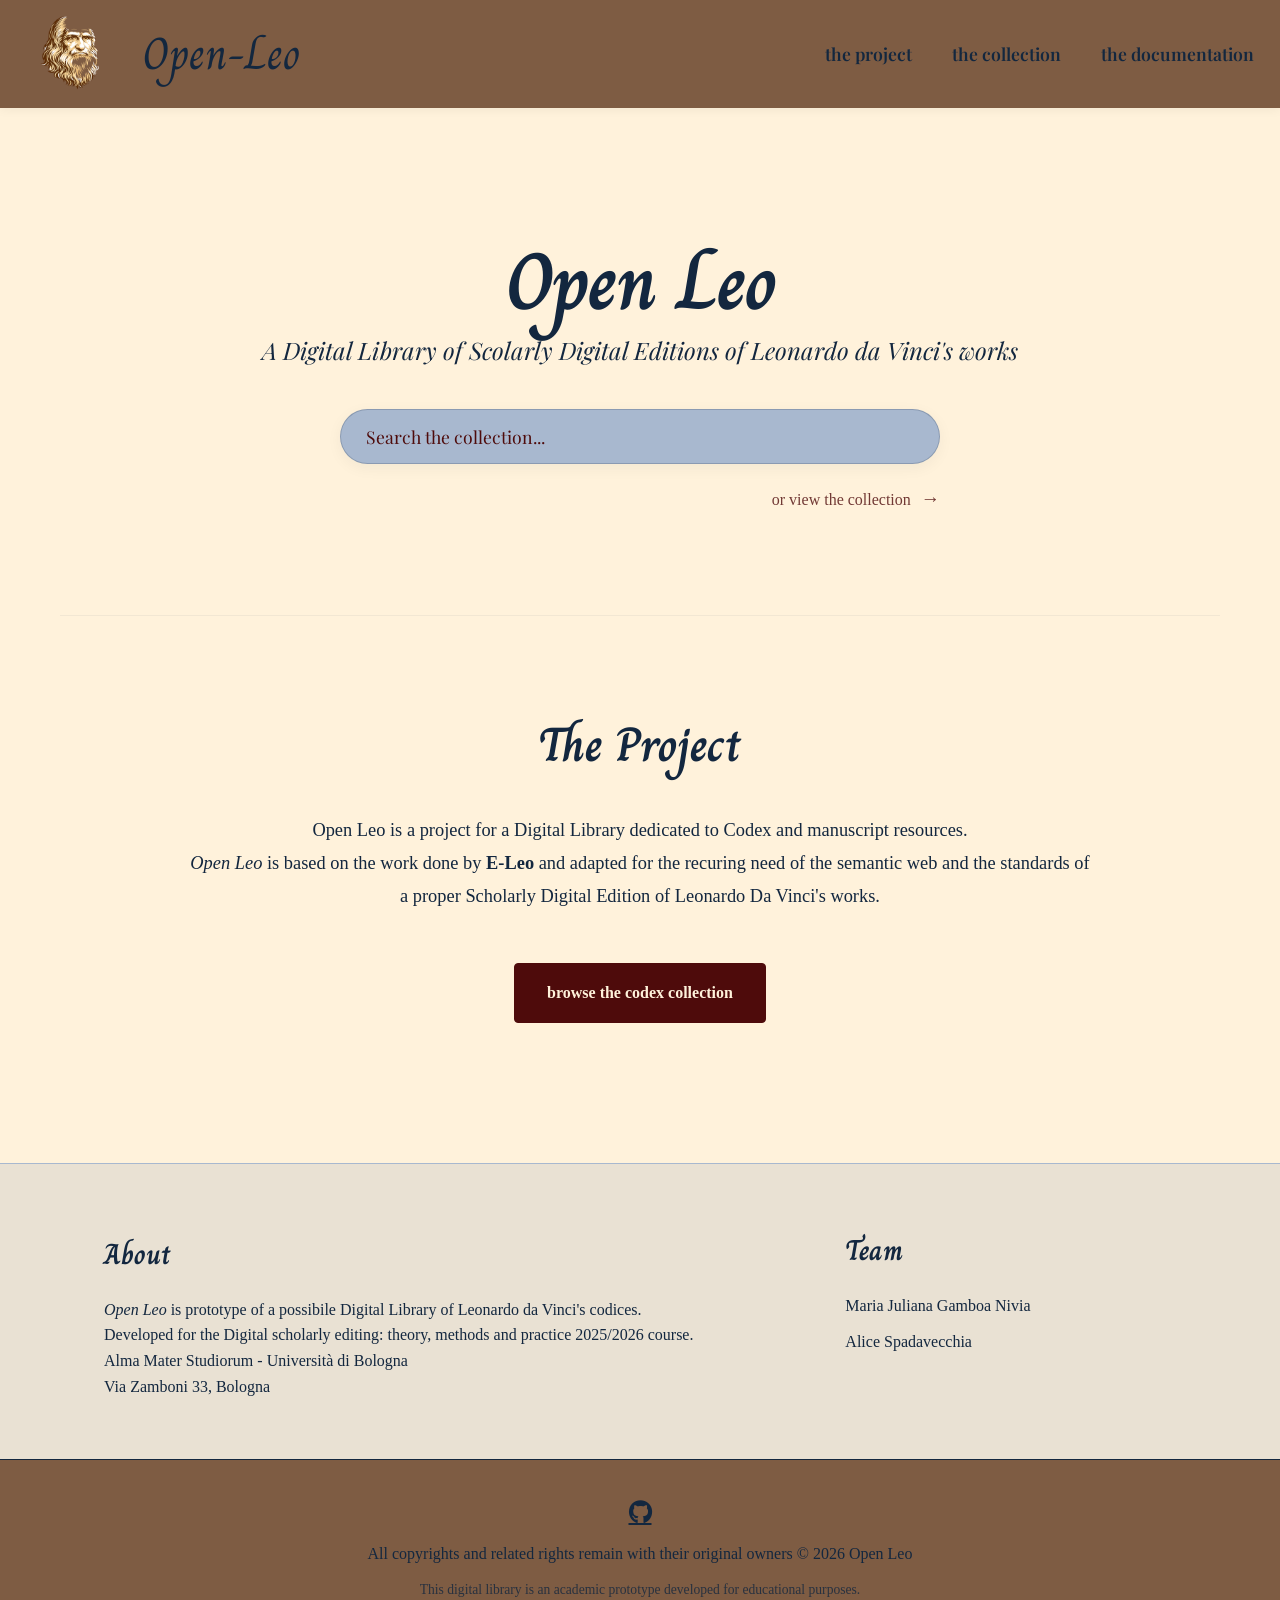
==== index.html @ 46b5d6ea "Add files via upload" ====
<!DOCTYPE html>
<html lang="en">

<head>
    <meta charset="UTF-8">
    <meta name="viewport" content="width=device-width, initial-scale=1.0">
    <title>Open Leo</title>
    <meta name="description" content="Open Leo: An annotated Digital Library exploring Codex texts.">
    <link rel="stylesheet" href="style.css">
    <link rel="icon" type="image/png" href="img/logo.png">
    <link rel="stylesheet" href="https://cdnjs.cloudflare.com/ajax/libs/font-awesome/6.0.0/css/all.min.css">
    <link
        href="https://fonts.googleapis.com/css2?family=Playfair+Display:ital,wght@0,400;0,700;1,400&family=Pinyon+Script&display=swap"
        rel="stylesheet">
</head>

<body>
    <nav>
        <a href="index.html" class="logo-container">
            <img src="img/logo.png" alt="Open Leo Logo">
            <div class="logo-text">
                <span>Open-Leo</span>
            </div>
        </a>
        <button class="menu-toggle" id="mobile-menu-toggle" aria-label="Toggle navigation">
            <span></span>
            <span></span>
            <span></span>
        </button>
        <ul class="nav-links" id="nav-links">
            <li><a href="index.html">the project</a></li>
            <li><a href="collection.html">the collection</a></li>
            <li><a href="docu.html">the documentation</a></li>
        </ul>
    </nav>
    <main class="container fade-in">
        <section class="hero">
            <h1>Open Leo</h1>
            <span class="subtitle">A Digital Library of Scolarly Digital Editions of Leonardo da Vinci's works</span>
            <div class="search-container">
                <input type="text" class="search-bar" placeholder="Search the collection...">
            </div>
            <div class="collection-link-wrapper">
                <a href="collection.html" class="collection-link">
                    or view the collection <span class="arrow">→</span>
                </a>
            </div>
        </section>
        <section class="project-section">
            <h2>The Project</h2>
            <div class="project-text">
                <p>Open Leo is a project for a Digital Library dedicated to Codex and manuscript resources. <br>
                    <i>Open Leo</i> is based on the work done by <a href="https://www.leonardodigitale.com/en/">E-Leo</a> and adapted for the recuring need of the semantic web and the standards of a proper Scholarly Digital Edition of Leonardo Da Vinci's works. </p>
            </div>
            <a href="collection.html" class="btn-campaign">browse the codex collection</a>
        </section>
    </main>
    <aside class="prefooter">
        <div class="prefooter-container">
            <div class="prefooter-about">
                <h3>About</h3>
                <p><i>Open Leo</i> is prototype of a possibile Digital Library of Leonardo da Vinci's codices.<br> Developed for the  Digital scholarly editing: theory, methods and practice 2025/2026 course.<br>
                Alma Mater Studiorum - Università di Bologna <br>
                Via Zamboni 33, Bologna </p>
            </div>
            <div class="prefooter-team">
                <h3>Team</h3>
                <ul class="team-list">
                    <li><a href="https://github.com/MariaJGamboa">Maria Juliana Gamboa Nivia</a></li>
                    <li><a href="https://github.com/alispada">Alice Spadavecchia</a></li>
                </ul>
            </div>
        </div>
    </aside>
    <footer>
        <div class="footer-content">
            <a href="https://github.com/boloICOMs/OpenLeo" target="_blank" class="github-link">
                <i class="fa-brands fa-github"></i>
            </a>
            <p class="copyright"> All copyrights and related rights remain with their original owners &copy; 2026 Open Leo</p>
            <p class="license-text">This digital library is an academic prototype developed for educational purposes.
            </p>
        </div>
    </footer>
    <script src="script.js"></script>
</body>

</html>
---- style.css ----
@import url('https://fonts.googleapis.com/css2?family=Outfit:wght@300;400;600&family=Playfair+Display:ital,wght@0,400;0,700;1,400&family=Cinzel:wght@400;700&family=Pinyon+Script&family=Charm:wght@400;700&display=swap');
@import url('https://cdnjs.cloudflare.com/ajax/libs/font-awesome/6.0.0/css/all.min.css');

:root {
    /* Mother of Pearl & Mystic Navy Palette */
    --bg-pearl: #E9E1D3;
    /* Mother of Pearl */
    --brand-navy: #13273F;
    /* Mystic Navy */
    --action-red: #4E0B0B;
    /* Red Inferno */
    --accent-slate: #A8B8CF;
    /* Slate Blue */

    /* Standard UI Variable Mapping */
    --bg-color: var(--bg-pearl);
    --surface-color: var(--bg-pearl);
    --primary-color: var(--bg-pearl);
    --secondary-color: var(--accent-slate);
    --text-color: var(--bg-pearl);
    --cta-color: var(--action-red);

    --navbar-height: clamp(100px, 12vh, 150px);
}

* {
    margin: 0;
    padding: 0;
    box-sizing: border-box;
}

html,
body {
    margin: 0;
    padding: 0;
    min-height: 100vh;
    overflow-x: hidden;
    /* Safety against horizontal scroll */
    width: 100%;
    padding-top: var(--navbar-height);
    /* Offset for fixed header */
}

body {
    font-family: 'Garamond', serif;
    background-color: #fff2db;
    color: var(--brand-navy);
    line-height: 1.6;
    display: flex;
    flex-direction: column;
}

/* Page Specific Overrides */
.collection-page {
    background-color: #fff2db;
    color: var(--brand-navy);
}

.collection-page h1,
.collection-page h2,
.collection-page h3,
.collection-page h4,
.collection-page h5,
.collection-page h6 {
    color: var(--brand-navy) !important;
}

.collection-page .hero .subtitle {
    color: var(--brand-navy);
    opacity: 0.8;
}

.collection-page .collection-card h4:hover {
    color: var(--action-red) !important;
}

.collection-page .search-bar {
    background-color: var(--accent-slate);
    color: var(--brand-navy);
    border: 1px solid rgba(19, 39, 63, 0.1);
}

.collection-page .search-bar::placeholder {
    color: rgba(19, 39, 63, 0.5);
}

.collection-page .collection-link {
    color: var(--brand-navy);
}

/* Item Page Specific Overrides */
.item-page {
    background-color: #fff2db;
    color: var(--brand-navy);
}

.item-page h1,
.item-page h2,
.item-page h4,
.item-page h5,
.item-page h6 {
    color: var(--brand-navy) !important;
}

.item-page .hero .subtitle {
    color: var(--brand-navy) !important;
    
}

.item-page .manuscript-viewer {
    background-color: #d2b48c;
    padding: 20px;
    border-radius: 8px;
    color: var(--bg-pearl);
}

.item-page .manuscript-image-wrapper {
    background-color: rgba(233, 225, 211, 0.1);
    box-shadow: 0 10px 40px rgba(0, 0, 0, 0.3);
}

.item-page .transcription-box {
    background-color: #d2b48c;
    color: var(--bg-pearl);
    border: 1px solid rgba(233, 225, 211, 0.1);
}

.item-page .transcription-title {
    color: var(--brand-navy);
    border-bottom-color: rgba(233, 225, 211, 0.2);
}

.item-page .transcription-content {
    color: var(--bg-pearl);
}

.item-page .btn-page {
    background-color: #d2b48c;
    color: var(--action-red);
    border: #4E0B0B;
}

.item-page .btn-page:hover:not(:disabled) {
    background-color: var(--action-red);
    color: #d2b48c;
}

.item-page .btn-page:disabled {
    background-color: rgba(233, 225, 211, 0.2);
    color: rgba(233, 225, 211, 0.4);
}

.item-page .metadata-section {
    background-color: #d2b48c;
    border: none;
    box-shadow: 0 10px 30px rgba(168, 184, 207, 0.2);
}

.item-page .metadata-label,
.item-page .metadata-value {
    color: var(--brand-navy);
}

.item-page .metadata-item {
    border-bottom-color: rgba(19, 39, 63, 0.2);
}

.item-page .media-card {
    background-color: #d2b48c;
    border: 1px solid rgba(19, 39, 63, 0.1);
}

.item-page .media-title,
.item-page .media-type {
    color: var(--bg-pearl);
}



main {
    flex: 1 1 auto;
    /* Allow main to grow and shrink as needed */
}


h1,
h2,
h3,
h4,
h5,
h6  {
    font-family: 'Charm', cursive;
    padding-top: 1%;
}


/* Navbar */
nav {
    width: 100%;
    height: var(--navbar-height);
    background: #7e5c43;
    backdrop-filter: blur(10px);
    display: flex;
    justify-content: space-between;
    align-items: center;
    padding: 0 2%;
    position: fixed;
    top: 0;
    left: 0;
    z-index: 1000;
    box-shadow: 0 2px 10px rgba(0, 0, 0, 0.05);
    transition: transform 0.4s cubic-bezier(0.4, 0, 0.2, 1), background 0.3s ease;
}

nav.nav-hidden {
    transform: translateY(-100%);
}

.logo-container {
    display: flex;
    align-items: center;
    gap: 25px;
    /* Reduced gap to attach text closer to logo */
    text-decoration: none;
    color: var(--brand-navy);
}

.logo-container img {
    height: calc(var(--navbar-height) * 0.85);
    /* Responsive logo height */
    width: auto;
    transition: transform 0.3s ease;
}

.logo-container:hover img {
    transform: scale(1.05);
}

.logo-text {
    font-family: charm;
    font-size: clamp(1.8rem, 4vw, 2.8rem);
    font-weight: 400;
    text-transform: none;
    line-height: 0.8;
    display: flex;
    flex-direction: column;
    color: var(--brand-navy);
}

.logo-text span {
    display: block;
}

/* Hamburger Menu Toggle */
.menu-toggle {
    display: none;
    flex-direction: column;
    gap: 5px;
    cursor: pointer;
    background: none;
    border: none;
    padding: 10px;
    z-index: 1001;
}

.menu-toggle span {
    display: block;
    width: 25px;
    height: 2px;
    background-color: var(--brand-navy);
    transition: all 0.3s ease;
}

.nav-links {
    display: flex;
    list-style: none;
    gap: 40px;
}

.nav-links a {
    text-decoration: none;
    color: var(--brand-navy);
    font-weight: 600;
    font-size: 1.1rem;
    font-family: 'Playfair Display', serif;
    position: relative;
    transition: color 0.3s ease;
}

.nav-links a::after {
    content: '';
    position: absolute;
    width: 0;
    height: 2px;
    bottom: -5px;
    left: 0;
    background-color: var(--action-red);
    transition: width 0.3s ease;
}

.nav-links a:hover {
    color: var(--action-red);
}

.nav-links a:hover::after,
.nav-links a:active::after {
    width: 100%;
}

.nav-links a:active {
    color: var(--action-red);
}

/* Tablet & Mobile Styles */
@media (max-width: 820px) {

    /* iPad Air point */
    nav {
        height: 80px;
    }

    .logo-container img {
        height: 60px;
    }

    .menu-toggle {
        display: flex;
        /* Show hamburger */
    }

    .nav-links {
        position: absolute;
        top: 80px;
        /* Below the nav */
        left: 0;
        width: 100%;
        background: rgba(253, 250, 245, 0.98);
        backdrop-filter: blur(10px);
        flex-direction: column;
        align-items: center;
        gap: 0;
        max-height: 0;
        /* Hidden by default */
        overflow: hidden;
        transition: max-height 0.4s ease, opacity 0.3s ease;
        opacity: 0;
        box-shadow: 0 4px 10px rgba(0, 0, 0, 0.05);
        border-top: 1px solid rgba(0, 43, 78, 0.05);
        padding: 0;
    }

    .nav-links.active {
        max-height: 300px;
        /* Adjust based on content */
        opacity: 1;
        padding: 20px 0;
    }

    .nav-links li {
        width: 100%;
        text-align: center;
    }

    .nav-links a {
        display: block;
        padding: 15px 0;
        width: 100%;
    }

    .nav-links a::after {
        display: none;
        /* Hide hover underline in dropdown */
    }
}

/* Mobile specific: Hide name only on small phones */
@media (max-width: 600px) {
    .logo-text {
        display: none;
    }
}

/* Layout */
.container {
    max-width: 1200px;
    width: 100%;
    margin: 10px auto 60px;
    padding: 0 20px;
}

.annotation-page .container {
    max-width: 1600px;
}

.hero {
    text-align: center;
    margin-bottom: 10px;
    /* even tighter */
    padding-top: 0;
}

.hero h1 {
    font-size: clamp(2.5rem, 8vw, 5rem);
    margin: 0 0 5px;
    letter-spacing: -1px;
    line-height: 1.1;
}

/* Inline Links */
.project-text a,
.prefooter-about a {
    color: var(--accent-color);
    text-decoration: none;
    font-weight: 600;
    border-bottom: 2px solid transparent;
    transition: all 0.3s ease;
}

.project-text a:hover,
.prefooter-about a:hover,
.project-text a:active,
.prefooter-about a:active {
    border-bottom-color: var(--action-red);
}

.hero .subtitle {
    font-size: 1.5rem;
    font-family: 'Playfair Display', serif;
    font-style: italic;
    margin-bottom: 40px;
    display: block;
}

/* Search Bar */
.search-container {
    max-width: 600px;
    margin: 0 auto 20px;
    position: relative;
}

.search-bar {
    width: 100%;
    padding: 18px 30px;
    border: 1px solid #4E0B0B;
    border-radius: 50px;
    background-color: var(--action-red);
    font-size: 1.1rem;
    font-family: 'Playfair Display', serif;
    color: var(--action-red);
    box-shadow: 0 10px 30px rgba(0, 0, 0, 0.03);
    transition: all 0.3s ease;
}

.search-bar:focus {
    outline: none;
    border-color: var(--action-red);
    box-shadow: 0 10px 30px rgba(78, 11, 11, 0.1);
}

.search-bar::placeholder {
    color: #4E0B0B;
}

/* Collection Link */
.collection-link-wrapper {
    text-align: right;
    max-width: 600px;
    margin: 0 auto;
}

.collection-link {
    display: inline-flex;
    align-items: center;
    text-decoration: none;
    color: var(--action-red);
    font-weight: 500;
    font-size: 1rem;
    transition: all 0.3s ease;
    opacity: 0.8;
}

.collection-link:hover {
    color: var(--action-red);
    opacity: 1;
    transform: translateX(5px);
}

.collection-link .arrow {
    margin-left: 10px;
    font-size: 1.2rem;
    transition: transform 0.3s ease;
}

.collection-link:hover .arrow {
    transform: translateX(5px);
}


/* Project Section */
.project-section {
    margin-top: 100px;
    padding: 80px 0;
    border-top: 1px solid rgba(0, 43, 78, 0.05);
    text-align: center;
}

.project-section h2 {
    font-size: 3rem;
    margin-bottom: 30px;
}

.project-text {
    font-size: 1.15rem;
    max-width: 900px;
    margin: 0 auto 50px;
    line-height: 1.8;
}

/* Button Styling */
.btn-campaign {
    display: inline-block;
    padding: 16px 32px;
    background-color: var(--action-red);
    color: #fff2db;
    text-decoration: none;
    border-radius: 4px;
    font-weight: 600;
    font-size: 1rem;
    transition: all 0.3s ease;
    border: 1px solid var(--action-red);
}

.btn-primary {
    display: inline-block;
    padding: 16px 32px;
    background-color: var(--action-red);
    color: white;
    text-decoration: none;
    border-radius: 4px;
    font-weight: 600;
    font-size: 1rem;
    transition: all 0.3s ease;
    border: 1px solid var(--action-red);
}

.btn-campaign:hover {
    background-color: transparent;
    color: var(--action-red);
    transform: translateY(-2px);
    box-shadow: 0 5px 15px rgba(168, 184, 207, 0.2);
    text-decoration: underline;
    text-underline-offset: 4px;
    border: 1px solid var(--action-red)
}

.btn-primary:hover {
    background-color: transparent;
    color: var(--action-red);
    transform: translateY(-2px);
    box-shadow: 0 5px 15px rgba(78, 11, 11, 0.2);
    text-decoration: underline;
    text-underline-offset: 4px;
}

.btn-campaign:active,
.btn-primary:active {
    transform: translateY(0);
    box-shadow: 0 2px 5px rgba(0, 0, 0, 0.1);
}

.btn-secondary {
    display: inline-block;
    padding: 12px 24px;
    background-color: transparent;
    color: var(--brand-navy);
    text-decoration: none;
    border-radius: 4px;
    font-weight: 600;
    font-size: 0.95rem;
    transition: all 0.3s ease;
    border: 2px solid var(--brand-navy);
}

.btn-secondary:hover {
    background-color: var(--brand-navy);
    color: white;
    transform: translateY(-2px);
    box-shadow: 0 5px 15px rgba(19, 39, 63, 0.2);
}

/* Prefooter */
.prefooter {
    padding: 60px 0;
    background-color: var(--bg-pearl);
    border-top: 1px solid var(--accent-slate);
    width: 100%;
    color: var(--brand-navy);
}

.prefooter-container {
    max-width: 1200px;
    margin: 0 auto;
    padding: 0 5%;
    display: flex;
    justify-content: space-between;
    gap: 80px;
}

.prefooter-about {
    flex: 2;
    color: var(--brand-navy);
}

.prefooter-team {
    flex: 1;
    color: var(--brand-navy);
}

.prefooter h3 {
    font-size: 1.8rem;
    color: var(--brand-navy);
    margin-bottom: 20px;
}

.team-list {
    list-style: none;
}

.team-list li {
    margin-bottom: 10px;
}

.team-list a {
    text-decoration: none;
    color: var(--brand-navy);
    transition: color 0.3s ease;
    font-weight: 500;
    position: relative;
    padding-bottom: 2px;
}

.team-list a::after {
    content: '';
    position: absolute;
    width: 0;
    height: 1.5px;
    bottom: 0;
    left: 0;
    background-color: var(--action-red);
    transition: width 0.3s ease;
}

.team-list a:hover {
    color: var(--action-red);
}

.team-list a:hover::after {
    width: 100%;
}

/* Footer Section Redesign */
footer {
    width: 100%;
    padding: 40px 0;
    background-color: #7e5c43;
    border-top: 1px solid var(--brand-navy);
}

.footer-content {
    display: flex;
    flex-direction: column;
    justify-content: center;
    align-items: center;
    gap: 12px;
    color: var(--brand-navy);
    text-align: center;
}

.github-link {
    color: var(--brand-navy);
    font-size: 1.5rem;
    transition: all 0.3s ease;
    display: inline-flex;
    margin-bottom: 5px;
}

.github-link:hover {
    color: var(--action-red);
}

.copyright {
    font-size: 1rem;
    font-weight: 500;
    color: var(--brand-navy);
    margin: 0;
}

.license-text {
    font-size: 0.85rem;
    font-weight: 300;
    color: rgba(19, 39, 63, 0.8);
    margin: 0;
}

.license-text a {
    color: inherit;
    transition: color 0.3s ease;
}

.license-text a:hover {
    color: var(--action-red);
    text-decoration: underline;
    text-decoration-color: var(--action-red);
}

/* Animations */
@keyframes fadeIn {
    from {
        opacity: 0;
        transform: translateY(20px);
    }

    to {
        opacity: 1;
        transform: translateY(0);
    }
}

.fade-in {
    animation: fadeIn 1s ease forwards;
}

/* Collection Page Styles */
.search-section {
    max-width: 600px;
    margin: 0 auto 60px;
    text-align: center;
}

.search-bar {
    width: 100%;
    padding: 15px 25px;
    font-size: 1.1rem;
    border: 1px solid rgba(19, 39, 63, 0.2);
    border-radius: 30px;
    background-color: var(--secondary-color);
    box-shadow: 0 4px 15px rgba(19, 39, 63, 0.05);
    transition: all 0.3s ease;
    font-family: 'Playfair Display', serif;
    outline: none;
    color: var(--bg-pearl);
}

.search-bar:focus {
    border-color: var(--action-red);
    box-shadow: 0 4px 20px rgba(78, 11, 11, 0.15);
}

.collection-grid {
    display: grid;
    grid-template-columns: repeat(3, 1fr);
    gap: 40px;
    margin-bottom: 100px;
}

.collection-card {
    background-color: #d2b48c;
    border-radius: 8px;
    overflow: hidden;
    box-shadow: 0 10px 30px #4E0B0B;
    border: 1px solid #4E0B0B;
    transition: all 0.4s cubic-bezier(0.165, 0.84, 0.44, 1);
    text-decoration: none;
    color: var(--brand-navy);
    display: flex;
    flex-direction: column;
}

.card-caption h4 {
    margin: 0;
    font-size: 1.3rem;
    color: var(--brand-navy);
    font-family: 'Playfair Display', serif;
    transition: color 0.3s ease;
}

.card-image-wrapper {
    width: 100%;
    aspect-ratio: 4/5;
    overflow: hidden;
}

.collection-card img {
    width: 100%;
    height: 100%;
    object-fit: cover;
    transition: transform 0.6s ease;
}

.card-caption {
    padding: 20px;
    text-align: center;
}

.card-caption h4 {
    margin: 0;
    font-size: 1.3rem;
    color: var(--primary-color);
    font-family: 'Playfair Display', serif;
    transition: color 0.3s ease;
}

/* Card Hover Effects */
.collection-card:hover {
    transform: translateY(-10px);
    box-shadow: 0 20px 40px rgba(0, 43, 78, 0.12);
}

.collection-card:hover img {
    transform: scale(1.05);
}

.collection-card:hover h4 {
    color: white;
    text-decoration: underline;
    text-underline-offset: 4px;
}

/* Collection Responsiveness */
@media (max-width: 1024px) {
    .collection-grid {
        gap: 30px;
    }
}

@media (max-width: 600px) {
    .collection-grid {
        grid-template-columns: repeat(2, 1fr);
        gap: 20px;
    }

    .card-caption h4 {
        font-size: 1.1rem;
    }

    .card-caption {
        padding: 15px;
    }
}

/* Persuasion Page Advanced Features */
.viewer-container {
    display: flex;
    gap: 40px;
    margin: 20px 0 40px;
    align-items: stretch;
    /* Both children will stretch to the same height */
}

.manuscript-viewer {
    flex: 1;
    position: relative;
    display: flex;
    flex-direction: column;
}

.manuscript-image-wrapper {
    width: 100%;
    flex: 1 1 auto;
    border-radius: 8px;
    overflow: hidden;
    box-shadow: 0 10px 40px rgba(0, 0, 0, 0.15);
    background-color: #f4eee1;
    /* Height is driven by the image inside; sibling transcription-box will match via align-items: stretch */
}

.manuscript-viewer img {
    width: 100%;
    height: auto;
    display: block;
    transition: opacity 0.5s ease;
}

.page-controls {
    display: flex;
    justify-content: space-between;
    margin-top: 15px;
}

.btn-page {
    background-color: var(--primary-color);
    color: white;
    border: none;
    padding: 10px 20px;
    border-radius: 4px;
    cursor: pointer;
    font-family: 'Playfair Display', serif;
    transition: all 0.3s ease;
    display: flex;
    align-items: center;
    gap: 8px;
}

.btn-page:hover:not(:disabled) {
    background-color: var(--accent-color);
    transform: translateY(-2px);
}

.btn-page:disabled {
    background-color: #ccc;
    cursor: not-allowed;
}

.transcription-box {
    flex: 1;
    background-color: white;
    padding: 40px;
    border-radius: 8px;
    box-shadow: 0 10px 30px rgba(0, 43, 78, 0.05);
    border: 1px solid rgba(0, 43, 78, 0.1);
    color: var(--brand-navy);
    /* Match the image wrapper height and scroll text inside */
    overflow-y: auto;
    display: flex;
    flex-direction: column;
}

.transcription-content {
    font-family: 'Playfair Display', serif;
    line-height: 1.8;
    color: var(--text-color);
    font-size: 1.05rem;
}

.transcription-title {
    font-family: 'Playfair Display', serif;
    font-size: 1.5rem;
    margin-bottom: 25px;
    color: var(--primary-color);
    border-bottom: 2px solid var(--accent-color);
    padding-bottom: 10px;
}

.viewer-actions {
    display: flex;
    gap: 20px;
    margin-top: 30px;
}

.btn-action {
    flex: 1;
    text-align: center;
    padding: 12px;
    border-radius: 6px;
    text-decoration: none;
    font-weight: 500;
    font-size: 0.9rem;
    transition: all 0.3s ease;
}

.btn-iiif,
.btn-xml {
    background-color: #4E0B0B;
    border: 1px solid #d2b48c;
    color: #d2b48c;
}

.btn-iiif:hover,
.btn-xml:hover {
    background-color: transparent;
    color: #4E0B0B;
    text-decoration: underline;
    text-underline-offset: 4px;
    border: 1px solid #4E0B0B;
}


/* Metadata Section */
.metadata-section {
    margin: 80px 80px;
    padding: 20px;
    background-color: rgba(0, 43, 78, 0.02);
    border-radius: 12px;
}

.metadata-section h2 {
    font-family: 'Playfair Display', serif;
    margin-bottom: 40px;
    text-align: center;
}

.metadata-list {
    max-width: 800px;
    margin: 0 auto;
    display: flex;
    flex-direction: column;
    gap: 20px;
}

.metadata-item {
    display: flex;
    justify-content: space-between;
    padding-bottom: 15px;
    border-bottom: 1px solid rgba(0, 43, 78, 0.1);
}

.metadata-label {
    font-weight: 600;
    color: var(--primary-color);
    flex: 1;
}

.metadata-value {
    flex: 2;
    color: var(--brand-navy);
}

/* Media Carousel */
.carousel-section {
    margin: 60px 0 40px;
    background-color: #d2b48c;
}

.carousel-section h2 {
    font-family: 'Playfair Display', serif;
    margin-bottom: 40px;
    text-align: center;
}

.carousel-container {
    display: flex;
    gap: 30px;
    overflow-x: auto;
    padding: 20px 0 40px;
    scroll-behavior: smooth;
    -ms-overflow-style: none;
    scrollbar-width: none;
    
}

.carousel-container::-webkit-scrollbar {
    display: none;
}

.media-card {
    min-width: 300px;
    background-color: #d2b48c;
    border-radius: 8px;
    overflow: hidden;
    box-shadow: 0 10px 20px rgba(0, 0, 0, 0.05);
    border: 1px solid var(--accent-slate);
    text-decoration: none;
    color: var(--brand-navy);
    transition: transform 0.4s ease, box-shadow 0.4s ease;
}

.media-thumbnail {
    width: 100%;
    aspect-ratio: 1/1;
    overflow: hidden;
}

.media-thumbnail img {
    width: 100%;
    height: 100%;
    object-fit: cover;
    transition: transform 0.5s ease;
}

.media-info {
    padding: 12px 15px;
}

.media-type {
    font-size: 0.75rem;
    text-transform: uppercase;
    color: var(--brand-navy);
    font-weight: 600;
    margin-bottom: 5px;
    display: block;
    opacity: 0.8;
}

.media-title {
    font-family: 'Playfair Display', serif;
    font-size: 1.1rem;
    color: var(--brand-navy);
    line-height: 1.4;
}

.media-card:hover {
    transform: translateY(-8px);
    box-shadow: 0 15px 35px rgba(0, 43, 78, 0.1);
}

.media-card:hover img {
    transform: scale(1.08);
}

.carousel-wrapper {
    position: relative;
    display: flex;
    align-items: center;
}

.carousel-arrow {
    position: absolute;
    width: 45px;
    height: 45px;
    background: rgba(255, 255, 255, 0.8);
    backdrop-filter: blur(5px);
    border: 1px solid rgba(0, 43, 78, 0.1);
    border-radius: 50%;
    color: var(--brand-navy);
    display: flex;
    align-items: center;
    justify-content: center;
    cursor: pointer;
    z-index: 10;
    transition: all 0.3s ease;
    box-shadow: 0 4px 15px rgba(0, 0, 0, 0.1);
}

.carousel-arrow:hover {
    background: var(--accent-slate);
    color: var(--bg-pearl);
    transform: scale(1.1);
}

.carousel-arrow.prev {
    left: -22px;
}

.carousel-arrow.next {
    right: -22px;
}

@media (max-width: 1024px) {
    .carousel-arrow {
        display: none;
        /* Hide on small screens where touch is better */
    }
}

/* Responsiveness for Persuasion Page */
@media (max-width: 1024px) {
    .viewer-container {
        gap: 20px;
    }
}

@media (max-width: 820px) {
    .viewer-container {
        flex-direction: column;
    }

    .manuscript-viewer,
    .transcription-box {
        width: 100%;
    }
}

@media (max-width: 600px) {
    .metadata-item {
        flex-direction: column;
        gap: 5px;
    }

    .metadata-section {
        padding: 40px 20px;
    }

    .viewer-actions {
        flex-direction: column;
    }
}



/* Annotation Campaign Styles */
.hero.no-subtitle {
    text-align: center;
    margin-bottom: 80px;
}

.hero.no-subtitle h1 {
    font-size: 4rem;
    margin-bottom: 0;
}

.content-section {
    max-width: 900px;
    margin: 0 auto 100px;
}

.content-section h2 {
    font-family: 'Playfair Display', serif;
    font-size: 2.2rem;
    color: var(--primary-color);
    margin-bottom: 25px;
    border-bottom: 2px solid var(--accent-color);
    padding-bottom: 10px;
    display: inline-block;
}

.content-section p {
    font-size: 1.1rem;
    line-height: 1.8;
    color: var(--text-color);
}

.subsection {
    margin-top: 40px;
    padding-left: 30px;
    border-left: 3px solid rgba(0, 43, 78, 0.1);
}

.subsection h3 {
    font-family: 'Playfair Display', serif;
    font-size: 1.6rem;
    color: var(--primary-color);
    margin-bottom: 15px;
}

/* Comparison Viewer (3-Column Layout) */
.evaluation-section {
    max-width: 95%;
    margin: 0 auto 100px;
}

.section-intro {
    max-width: 900px;
    margin: 0 auto 50px;
    text-align: left;
}

.comparison-viewer {
    display: flex;
    gap: 20px;
    margin-top: 50px;
    align-items: stretch;
    /* Match height of all panels */
    background-color: var(--secondary-olive);
    padding: 20px;
    border-radius: 12px;
    box-shadow: 0 10px 40px rgba(0, 0, 0, 0.05);
    border: 1px solid var(--accent-brown);
    max-height: 700px;
}

.annotation-page .content-section a {
    color: var(--accent-slate);
    text-decoration: none;
    position: relative;
    display: inline-block;
    vertical-align: bottom;
    transition: all 0.3s ease;
}

.annotation-page .content-section a::after {
    content: '';
    position: absolute;
    width: 0;
    height: 1.5px;
    bottom: 0px;
    left: 0;
    background-color: var(--accent-slate);
    transition: width 0.3s ease;
    z-index: 1;
}

.annotation-page .content-section a:hover::after {
    width: 100%;
}

.transcription-panel {
    flex: 1.5;
    background: var(--accent-slate);
    padding: 25px;
    border-radius: 8px;
    box-shadow: 0 4px 15px rgba(0, 0, 0, 0.05);
    min-height: 400px;
    position: relative;
    color: var(--brand-navy);
    display: flex;
    flex-direction: column;
    overflow: hidden;
}

.transcription-panel p,
.transcription-panel .transcription-text {
    color: var(--brand-navy);
}


.panel-label {
    display: block;
    font-size: 0.75rem;
    text-transform: uppercase;
    font-weight: 700;
    letter-spacing: 1px;
    color: var(--brand-navy);
    margin-bottom: 20px;
    border-bottom: 1px solid rgba(0, 43, 78, 0.05);
    padding-bottom: 10px;
}

.ai-panel .transcription-text {
    font-style: italic;
    color: var(--brand-navy);
    transition: opacity 0.3s ease;
    flex: 1;
    overflow-y: auto;
    overflow-x: auto;
    padding-right: 15px;
    line-height: 1.6;
}

.ai-panel .transcription-text p {
    font-size: 1rem;
    margin: 0;
}

.transcription-key {
    font-size: 0.7rem;
    margin-top: 20px;
    padding-top: 15px;
    border-top: 1px solid rgba(0, 43, 78, 0.1);
    line-height: 1.6;
}

.transcription-key strong {
    display: block;
    margin-bottom: 8px;
    text-transform: uppercase;
    letter-spacing: 0.5px;
    font-size: 0.75rem;
}

/* Custom scrollbar for better aesthetics */
.ai-panel .transcription-text::-webkit-scrollbar {
    width: 6px;
}

.ai-panel .transcription-text::-webkit-scrollbar-track {
    background: rgba(19, 39, 63, 0.05);
    border-radius: 3px;
}

.ai-panel .transcription-text::-webkit-scrollbar-thumb {
    background: rgba(19, 39, 63, 0.2);
    border-radius: 3px;
}

.manuscript-panel {
    flex: 2;
    display: flex;
    flex-direction: column;
}

.manuscript-frame {
    width: 100%;
    flex: 1;
    border-radius: 8px;
    overflow: hidden;
    box-shadow: 0 8px 25px rgba(0, 0, 0, 0.15);
    background-color: var(--action-red);
    margin-bottom: 20px;
}

.manuscript-frame img {
    width: 100%;
    height: 100%;
    object-fit: contain;
    /* Changed from cover to prevent clipping */
    transition: opacity 0.3s ease;
}

.page-nav {
    display: flex;
    align-items: center;
    justify-content: center;
    gap: 20px;
}

.btn-circle {
    width: 40px;
    height: 40px;
    border-radius: 50%;
    border: none;
    background-color: var(--primary-color);
    color: white;
    cursor: pointer;
    display: flex;
    align-items: center;
    justify-content: center;
    transition: all 0.3s ease;
}

.btn-circle:hover:not(:disabled) {
    background-color: var(--accent-slate);
    transform: scale(1.1);
}

.btn-circle:disabled {
    background-color: #ccc;
    cursor: not-allowed;
}

.page-indicator {
    font-size: 0.9rem;
    font-weight: 500;
    color: var(--primary-color);
}

/* Responsiveness for Annotation Page */
@media (max-width: 1024px) {
    .comparison-viewer {
        flex-direction: column;
        align-items: center;
        max-height: none;
    }

    .transcription-panel,
    .manuscript-panel {
        width: 100%;
        max-width: 600px;
    }

    .transcription-panel {
        min-height: 600px;
    }
}

@media (max-width: 600px) {
    .hero.no-subtitle h1 {
        font-size: 2.8rem;
    }

    .content-section {
        padding: 0 20px;
    }

    .comparison-viewer {
        padding: 15px;
    }
}

/* --- Transcription Styling --- */
.transcription-box {
    flex: 1;
    background-color: white;
    border-radius: 8px;
    box-shadow: 0 10px 30px rgba(0, 43, 78, 0.05);
    border: 1px solid rgba(0, 43, 78, 0.1);
    color: var(--brand-navy);
    display: flex;
    flex-direction: column;
    overflow: hidden;
}

.transcription-content {
    line-height: 1.8;
    font-family: 'Inter', sans-serif;
    color: var(--text-color);
    padding: 1.5rem;
    overflow-y: auto;
    flex-grow: 1;
    position: relative;
}

.transcription-line,
.transcription-p {
    margin-bottom: 0.5rem;
    min-height: 1.2em;
    padding: 2px 4px;
    border-radius: 4px;
    transition: background-color 0.2s ease;
    cursor: pointer;
}

.transcription-line:hover,
.transcription-p:hover {
    background-color: rgba(168, 184, 207, 0.1);
}

.transcription-line.active,
.transcription-p.active {
    background-color: rgba(168, 184, 207, 0.2);
}

.entity-link {
    color: #a8b8cf;
    font-weight: 700;
    text-decoration: none;
    transition: opacity 0.3s ease;
}

.entity-link:hover {
    opacity: 0.8;
}

.del-text {
    text-decoration: line-through;
    color: #888;
    opacity: 0.7;
}

.add-text {
    vertical-align: super;
    font-size: 0.75em;
    color: var(--accent-color);
    margin-left: 2px;
}



/* Line-sync Overlay */
.manuscript-overlay {
    position: absolute;
    pointer-events: none;
    z-index: 10;
}

.highlight-zone {
    fill: #a8b8cf;
    fill-opacity: 0.3;
    /* Slightly higher for visibility */
    stroke: #a8b8cf;
    stroke-width: 2;
    stroke-opacity: 0.5;
}

.loading-msg,
.error-msg {
    text-align: center;
    padding: 2rem;
    font-style: italic;
    color: #666;
}

.error-msg {
    color: #c0392b;
}


@media (max-width: 820px) {

    /* Match navbar breakpoint */
    .container {
        margin: 40px auto;
    }

    .hero {
        margin-bottom: 50px;
    }

    .hero h1 {
        font-size: 3.5rem;
    }

    .project-section {
        margin-top: 60px;
        padding: 50px 0;
    }

    .project-section h2 {
        font-size: 2.5rem;
    }

    .prefooter-container {
        flex-direction: column !important;
        /* Force vertical stacking */
        gap: 40px;
        text-align: center;
        align-items: center;
    }

    .prefooter-about,
    .prefooter-team {
        flex: none !important;
        width: 100%;
        max-width: 600px;
    }

    .team-list {
        display: flex;
        flex-direction: column;
        align-items: center;
    }
}

@media (max-width: 480px) {
    .hero h1 {
        font-size: 3rem;
        /* Further reduced for mobile */
    }

    .transcription-panel {
        min-height: 300px;
        max-height: 400px;
    }

    .hero .subtitle {
        font-size: 1.1rem;
        margin-bottom: 20px;
    }

    .btn-campaign {
        padding: 14px 20px;
        font-size: 0.9rem;
        width: 100%;
        display: block;
        box-sizing: border-box;
        line-height: 1.4;
    }
}

.centered-image {
    display: block;
    margin: 20px auto;
    max-width: 100%;
    height: auto;
    border-radius: 4px;
    box-shadow: 0 4px 12px rgba(0, 0, 0, 0.1);
}



/* Related Media Section */
.related-media-section {
    margin-top: 60px;
    padding: 40px;
    background-color:#d2b48c;
    border-radius: 8px;
    text-align: center;
    box-shadow: 0 10px 30px rgba(168, 184, 207, 0.2);
}

.related-media-section h2 {
    color: var(--brand-navy) !important;
    margin-bottom: 30px;
    font-size: 2rem;
}

.media-boxes-container {
    display: flex;
    justify-content: center;
    gap: 30px;
    flex-wrap: wrap;
}

.media-box {
    position: relative;
    width: 300px;
    height: 200px;
    border-radius: 8px;
    overflow: hidden;
    text-decoration: none;
    box-shadow: 0 10px 20px rgba(0, 0, 0, 0.1);
    transition: transform 0.4s cubic-bezier(0.165, 0.84, 0.44, 1), box-shadow 0.4s ease;
    display: block;
    flex-shrink: 0;
}

.media-box img {
    width: 100%;
    height: 100%;
    object-fit: cover;
    transition: transform 0.6s ease;
}

.media-box-text {
    position: absolute;
    bottom: 0;
    left: 0;
    right: 0;
    background: rgba(19, 39, 63, 0.9);
    color: var(--bg-pearl);
    padding: 20px 15px;
    text-align: center;
    font-family: 'Playfair Display', serif;
    font-size: 1.2rem;
    font-weight: 500;
    transform: translateY(100%);
    transition: transform 0.4s cubic-bezier(0.165, 0.84, 0.44, 1);
    display: flex;
    align-items: center;
    justify-content: center;
}

.media-box:hover {
    transform: translateY(-8px);
    box-shadow: 0 15px 35px rgba(0, 0, 0, 0.2);
}

.media-box:hover img {
    transform: scale(1.08);
}

.media-box:hover .media-box-text {
    transform: translateY(0);
}
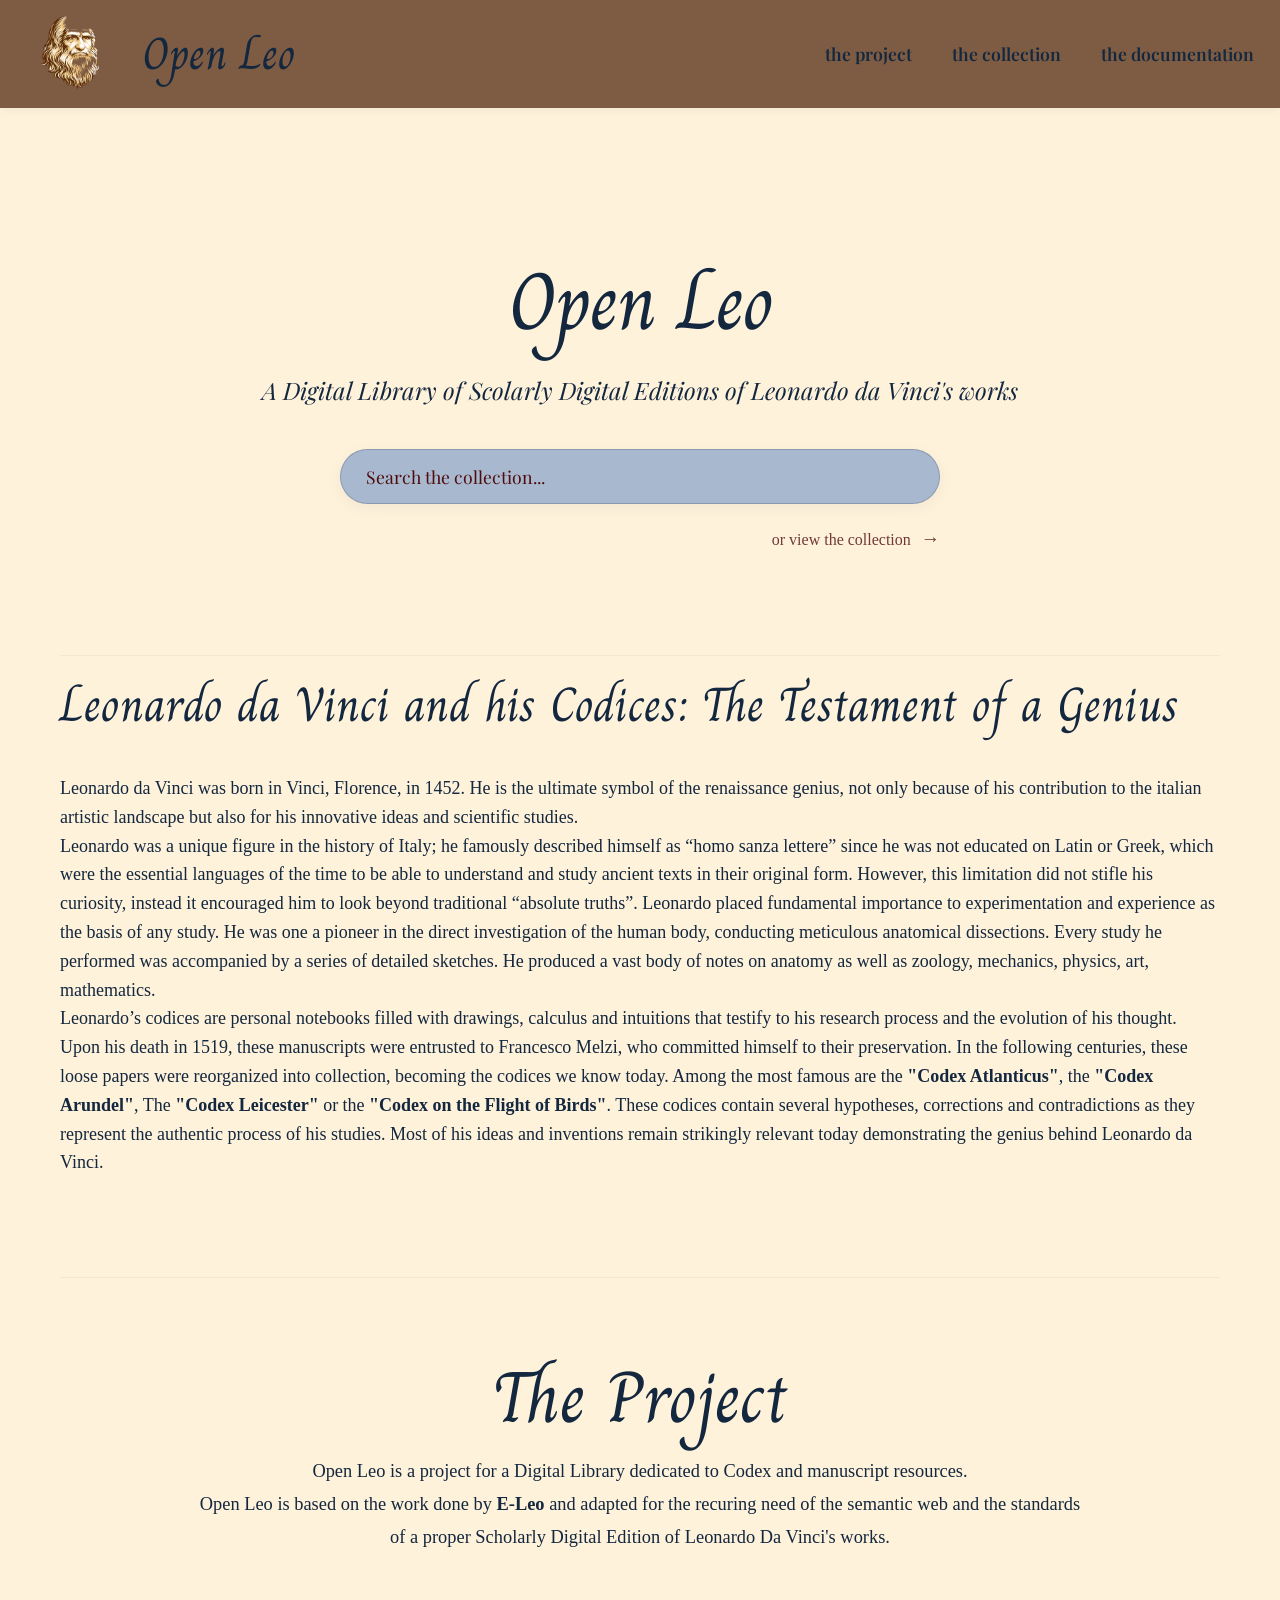
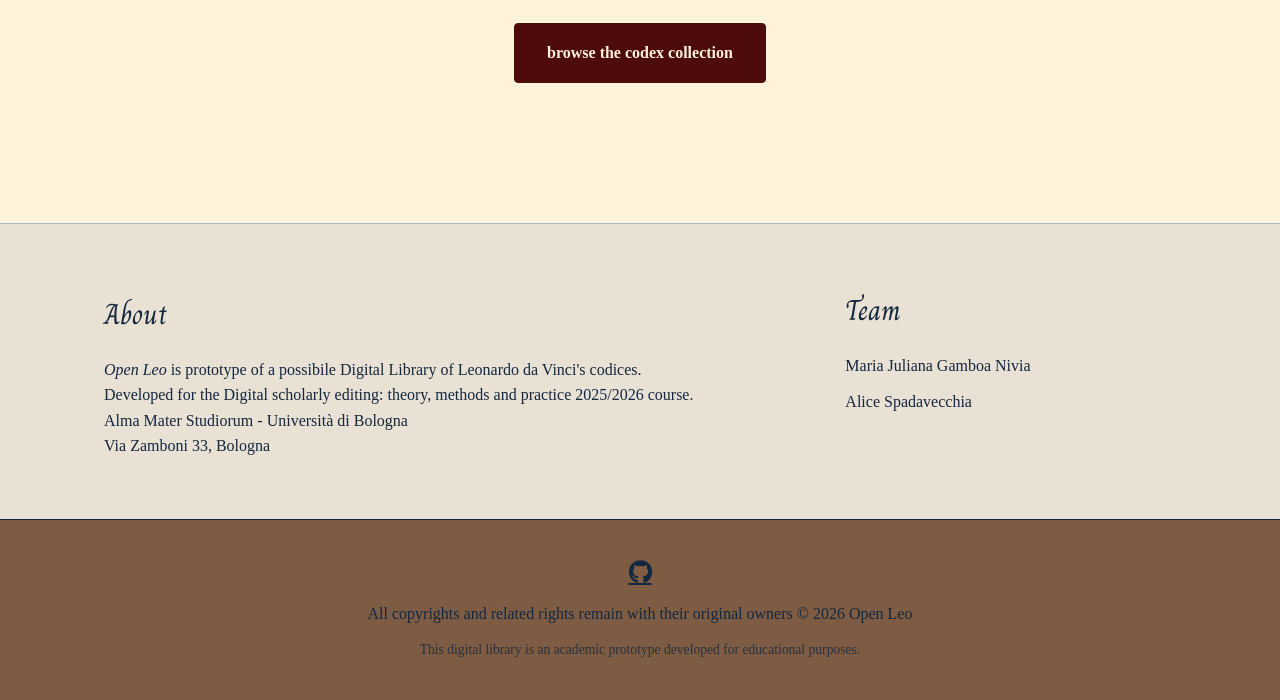
==== commit 84928536: "biography + documentation" ====
--- a/index.html
+++ b/index.html
@@ -19,7 +19,7 @@
         <a href="index.html" class="logo-container">
             <img src="img/logo.png" alt="Open Leo Logo">
             <div class="logo-text">
-                <span>Open-Leo</span>
+                <span>Open Leo</span>
             </div>
         </a>
         <button class="menu-toggle" id="mobile-menu-toggle" aria-label="Toggle navigation">
@@ -46,11 +46,41 @@
                 </a>
             </div>
         </section>
+        <section class="biography-section">
+            <h2>Leonardo da Vinci and his Codices: The Testament of a Genius</h2>
+            <p>Leonardo da Vinci was born in Vinci, Florence, in 1452. He is the ultimate symbol of the renaissance
+                genius, not only because of his contribution to the italian artistic landscape but also for his
+                innovative ideas and scientific studies. <br />
+                Leonardo was a unique figure in the history of Italy; he famously described himself as “homo sanza
+                lettere” since he was not educated on Latin or Greek, which were the essential languages of the time to
+                be able to understand and study ancient texts in their original form. However, this limitation did not
+                stifle his curiosity, instead it encouraged him to look beyond traditional “absolute truths”. Leonardo
+                placed fundamental importance to experimentation and experience as the basis of any study. He was one a
+                pioneer in the direct investigation of the human body, conducting meticulous anatomical dissections.
+                Every study he performed was accompanied by a series of detailed sketches. He produced a vast body of
+                notes on anatomy as well as zoology, mechanics, physics, art, mathematics. <br />
+                Leonardo’s codices are personal notebooks filled with drawings, calculus and intuitions that testify to
+                his research process and the evolution of his thought. Upon his death in 1519, these manuscripts were
+                entrusted to Francesco Melzi, who committed himself to their preservation. In the following centuries,
+                these loose papers were reorganized into collection, becoming the codices we know today. Among the most
+                famous are the <b>"Codex Atlanticus"</b>, the <b>"Codex Arundel"</b>, The <b>"Codex Leicester"</b> or
+                the
+                <a href="codex.html">"Codex on the
+                    Flight of
+                    Birds"</a>. These codices contain several hypotheses, corrections and contradictions as they
+                represent the
+                authentic process of his studies. Most of his ideas and inventions remain strikingly relevant today
+                demonstrating the genius behind Leonardo da Vinci.
+            </p>
+        </section>
         <section class="project-section">
             <h2>The Project</h2>
             <div class="project-text">
                 <p>Open Leo is a project for a Digital Library dedicated to Codex and manuscript resources. <br>
-                    <i>Open Leo</i> is based on the work done by <a href="https://www.leonardodigitale.com/en/">E-Leo</a> and adapted for the recuring need of the semantic web and the standards of a proper Scholarly Digital Edition of Leonardo Da Vinci's works. </p>
+                    Open Leo is based on the work done by <a href="https://www.leonardodigitale.com/en/">E-Leo</a> and
+                    adapted for the recuring need of the
+                    semantic web and the standards of a proper Scholarly Digital Edition of Leonardo Da Vinci's works.
+                </p>
             </div>
             <a href="collection.html" class="btn-campaign">browse the codex collection</a>
         </section>
@@ -59,9 +89,10 @@
         <div class="prefooter-container">
             <div class="prefooter-about">
                 <h3>About</h3>
-                <p><i>Open Leo</i> is prototype of a possibile Digital Library of Leonardo da Vinci's codices.<br> Developed for the  Digital scholarly editing: theory, methods and practice 2025/2026 course.<br>
-                Alma Mater Studiorum - Università di Bologna <br>
-                Via Zamboni 33, Bologna </p>
+                <p><i>Open Leo</i> is prototype of a possibile Digital Library of Leonardo da Vinci's codices.<br>
+                    Developed for the Digital scholarly editing: theory, methods and practice 2025/2026 course.<br>
+                    Alma Mater Studiorum - Università di Bologna <br>
+                    Via Zamboni 33, Bologna </p>
             </div>
             <div class="prefooter-team">
                 <h3>Team</h3>
@@ -74,10 +105,11 @@
     </aside>
     <footer>
         <div class="footer-content">
-            <a href="https://github.com/boloICOMs/OpenLeo" target="_blank" class="github-link">
+            <a href="https://github.com/boloICOMs/Open Leo" target="_blank" class="github-link">
                 <i class="fa-brands fa-github"></i>
             </a>
-            <p class="copyright"> All copyrights and related rights remain with their original owners &copy; 2026 Open Leo</p>
+            <p class="copyright"> All copyrights and related rights remain with their original owners &copy; 2026 Open
+                Leo</p>
             <p class="license-text">This digital library is an academic prototype developed for educational purposes.
             </p>
         </div>
--- a/style.css
+++ b/style.css
@@ -1,18 +1,15 @@
 @import url('https://fonts.googleapis.com/css2?family=Outfit:wght@300;400;600&family=Playfair+Display:ital,wght@0,400;0,700;1,400&family=Cinzel:wght@400;700&family=Pinyon+Script&family=Charm:wght@400;700&display=swap');
 @import url('https://cdnjs.cloudflare.com/ajax/libs/font-awesome/6.0.0/css/all.min.css');
 
+/* ============================================================
+   ROOT & RESET
+   ============================================================ */
 :root {
-    /* Mother of Pearl & Mystic Navy Palette */
     --bg-pearl: #E9E1D3;
-    /* Mother of Pearl */
     --brand-navy: #13273F;
-    /* Mystic Navy */
     --action-red: #4E0B0B;
-    /* Red Inferno */
     --accent-slate: #A8B8CF;
-    /* Slate Blue */
-
-    /* Standard UI Variable Mapping */
+
     --bg-color: var(--bg-pearl);
     --surface-color: var(--bg-pearl);
     --primary-color: var(--bg-pearl);
@@ -35,10 +32,8 @@
     padding: 0;
     min-height: 100vh;
     overflow-x: hidden;
-    /* Safety against horizontal scroll */
     width: 100%;
     padding-top: var(--navbar-height);
-    /* Offset for fixed header */
 }
 
 body {
@@ -50,7 +45,24 @@
     flex-direction: column;
 }
 
-/* Page Specific Overrides */
+main {
+    flex: 1 1 auto;
+}
+
+h1,
+h2,
+h3,
+h4,
+h5,
+h6 {
+    font-family: 'Charm', cursive;
+    padding-top: 1%;
+}
+
+/* ============================================================
+   PAGE-SPECIFIC OVERRIDES
+   ============================================================ */
+
 .collection-page {
     background-color: #fff2db;
     color: var(--brand-navy);
@@ -88,7 +100,6 @@
     color: var(--brand-navy);
 }
 
-/* Item Page Specific Overrides */
 .item-page {
     background-color: #fff2db;
     color: var(--brand-navy);
@@ -104,7 +115,6 @@
 
 .item-page .hero .subtitle {
     color: var(--brand-navy) !important;
-    
 }
 
 .item-page .manuscript-viewer {
@@ -119,15 +129,95 @@
     box-shadow: 0 10px 40px rgba(0, 0, 0, 0.3);
 }
 
+/* Notebook Bookmarks Style */
+.notebook-bookmarks {
+    position: absolute;
+    top: -40px;
+    /* Sporgono sopra il box */
+    left: 20px;
+    display: flex;
+    gap: 5px;
+    z-index: 10;
+}
+
+.bookmark {
+    border: none;
+    padding: 8px 20px;
+    font-family: 'Charm', cursive;
+    font-size: 1.1rem;
+    font-weight: bold;
+    cursor: pointer;
+    border-radius: 10px 10px 0 0;
+    transition: all 0.3s ease;
+
+    position: relative;
+    background-color: #b5946a;
+    /* Colore base "pelle/carta" */
+    color: #4E0B0B;
+}
+
+.bookmark.diplomatic {
+    background-color: #c4a47c;
+}
+
+.bookmark.critical {
+    background-color: #a6855b;
+}
+
+.bookmark:hover {
+    transform: translateY(-3px);
+
+}
+
+.bookmark.active {
+    background-color: #d2b48c !important;
+    /* Stesso colore del box */
+    color: #4E0B0B;
+    padding-top: 15px;
+    top: 1px;
+    /* Si sovrappone esattamente al bordo del box */
+    box-shadow: none;
+
+    border-bottom: 2px solid #d2b48c !important;
+    /* Copre la linea nera del box sottostante */
+    z-index: 11;
+    /* Sta sopra il bordo del box */
+}
+
+/* Rimuoviamo lo pseudo-elemento dopo che creava disturbo */
+.bookmark.active::after {
+    display: none;
+}
+
+/* Transcription box adjustments */
 .item-page .transcription-box {
     background-color: #d2b48c;
-    color: var(--bg-pearl);
-    border: 1px solid rgba(233, 225, 211, 0.1);
+    color: var(--brand-navy);
+    width: 600px;
+    /* Larghezza contenuta come richiesto */
+    max-width: 100%;
+    min-height: 800px;
+    padding: 0;
+    position: relative;
+    overflow: visible !important;
+}
+
+.transcription-scroll-area {
+    width: 100%;
+    height: 100%;
+    overflow-x: auto;
+    /* Padding per leggibilità */
+    box-sizing: border-box;
+}
+
+#folio-1r {
+    padding-right: 20px !important;
 }
 
 .item-page .transcription-title {
     color: var(--brand-navy);
     border-bottom-color: rgba(233, 225, 211, 0.2);
+    text-align: center;
 }
 
 .item-page .transcription-content {
@@ -137,7 +227,7 @@
 .item-page .btn-page {
     background-color: #d2b48c;
     color: var(--action-red);
-    border: #4E0B0B;
+    border-color: #4E0B0B;
 }
 
 .item-page .btn-page:hover:not(:disabled) {
@@ -175,26 +265,9 @@
     color: var(--bg-pearl);
 }
 
-
-
-main {
-    flex: 1 1 auto;
-    /* Allow main to grow and shrink as needed */
-}
-
-
-h1,
-h2,
-h3,
-h4,
-h5,
-h6  {
-    font-family: 'Charm', cursive;
-    padding-top: 1%;
-}
-
-
-/* Navbar */
+/* ============================================================
+   NAVBAR
+   ============================================================ */
 nav {
     width: 100%;
     height: var(--navbar-height);
@@ -220,14 +293,12 @@
     display: flex;
     align-items: center;
     gap: 25px;
-    /* Reduced gap to attach text closer to logo */
     text-decoration: none;
     color: var(--brand-navy);
 }
 
 .logo-container img {
     height: calc(var(--navbar-height) * 0.85);
-    /* Responsive logo height */
     width: auto;
     transition: transform 0.3s ease;
 }
@@ -240,7 +311,6 @@
     font-family: charm;
     font-size: clamp(1.8rem, 4vw, 2.8rem);
     font-weight: 400;
-    text-transform: none;
     line-height: 0.8;
     display: flex;
     flex-direction: column;
@@ -251,7 +321,6 @@
     display: block;
 }
 
-/* Hamburger Menu Toggle */
 .menu-toggle {
     display: none;
     flex-direction: column;
@@ -298,7 +367,8 @@
     transition: width 0.3s ease;
 }
 
-.nav-links a:hover {
+.nav-links a:hover,
+.nav-links a:active {
     color: var(--action-red);
 }
 
@@ -307,80 +377,9 @@
     width: 100%;
 }
 
-.nav-links a:active {
-    color: var(--action-red);
-}
-
-/* Tablet & Mobile Styles */
-@media (max-width: 820px) {
-
-    /* iPad Air point */
-    nav {
-        height: 80px;
-    }
-
-    .logo-container img {
-        height: 60px;
-    }
-
-    .menu-toggle {
-        display: flex;
-        /* Show hamburger */
-    }
-
-    .nav-links {
-        position: absolute;
-        top: 80px;
-        /* Below the nav */
-        left: 0;
-        width: 100%;
-        background: rgba(253, 250, 245, 0.98);
-        backdrop-filter: blur(10px);
-        flex-direction: column;
-        align-items: center;
-        gap: 0;
-        max-height: 0;
-        /* Hidden by default */
-        overflow: hidden;
-        transition: max-height 0.4s ease, opacity 0.3s ease;
-        opacity: 0;
-        box-shadow: 0 4px 10px rgba(0, 0, 0, 0.05);
-        border-top: 1px solid rgba(0, 43, 78, 0.05);
-        padding: 0;
-    }
-
-    .nav-links.active {
-        max-height: 300px;
-        /* Adjust based on content */
-        opacity: 1;
-        padding: 20px 0;
-    }
-
-    .nav-links li {
-        width: 100%;
-        text-align: center;
-    }
-
-    .nav-links a {
-        display: block;
-        padding: 15px 0;
-        width: 100%;
-    }
-
-    .nav-links a::after {
-        display: none;
-        /* Hide hover underline in dropdown */
-    }
-}
-
-/* Mobile specific: Hide name only on small phones */
-@media (max-width: 600px) {
-    .logo-text {
-        display: none;
-    }
-}
-
-/* Layout */
+/* ============================================================
+   LAYOUT
+   ============================================================ */
 .container {
     max-width: 1200px;
     width: 100%;
@@ -395,7 +394,6 @@
 .hero {
     text-align: center;
     margin-bottom: 10px;
-    /* even tighter */
     padding-top: 0;
 }
 
@@ -404,23 +402,6 @@
     margin: 0 0 5px;
     letter-spacing: -1px;
     line-height: 1.1;
-}
-
-/* Inline Links */
-.project-text a,
-.prefooter-about a {
-    color: var(--accent-color);
-    text-decoration: none;
-    font-weight: 600;
-    border-bottom: 2px solid transparent;
-    transition: all 0.3s ease;
-}
-
-.project-text a:hover,
-.prefooter-about a:hover,
-.project-text a:active,
-.prefooter-about a:active {
-    border-bottom-color: var(--action-red);
 }
 
 .hero .subtitle {
@@ -431,105 +412,20 @@
     display: block;
 }
 
-/* Search Bar */
-.search-container {
-    max-width: 600px;
-    margin: 0 auto 20px;
-    position: relative;
-}
-
-.search-bar {
-    width: 100%;
-    padding: 18px 30px;
-    border: 1px solid #4E0B0B;
-    border-radius: 50px;
-    background-color: var(--action-red);
-    font-size: 1.1rem;
-    font-family: 'Playfair Display', serif;
-    color: var(--action-red);
-    box-shadow: 0 10px 30px rgba(0, 0, 0, 0.03);
-    transition: all 0.3s ease;
-}
-
-.search-bar:focus {
-    outline: none;
-    border-color: var(--action-red);
-    box-shadow: 0 10px 30px rgba(78, 11, 11, 0.1);
-}
-
-.search-bar::placeholder {
-    color: #4E0B0B;
-}
-
-/* Collection Link */
-.collection-link-wrapper {
-    text-align: right;
-    max-width: 600px;
-    margin: 0 auto;
-}
-
-.collection-link {
-    display: inline-flex;
-    align-items: center;
-    text-decoration: none;
-    color: var(--action-red);
-    font-weight: 500;
-    font-size: 1rem;
-    transition: all 0.3s ease;
-    opacity: 0.8;
-}
-
-.collection-link:hover {
-    color: var(--action-red);
-    opacity: 1;
-    transform: translateX(5px);
-}
-
-.collection-link .arrow {
-    margin-left: 10px;
-    font-size: 1.2rem;
-    transition: transform 0.3s ease;
-}
-
-.collection-link:hover .arrow {
-    transform: translateX(5px);
-}
-
-
-/* Project Section */
-.project-section {
-    margin-top: 100px;
-    padding: 80px 0;
-    border-top: 1px solid rgba(0, 43, 78, 0.05);
+.hero.no-subtitle {
     text-align: center;
-}
-
-.project-section h2 {
-    font-size: 3rem;
-    margin-bottom: 30px;
-}
-
-.project-text {
-    font-size: 1.15rem;
-    max-width: 900px;
-    margin: 0 auto 50px;
-    line-height: 1.8;
-}
-
-/* Button Styling */
-.btn-campaign {
-    display: inline-block;
-    padding: 16px 32px;
-    background-color: var(--action-red);
-    color: #fff2db;
-    text-decoration: none;
-    border-radius: 4px;
-    font-weight: 600;
-    font-size: 1rem;
-    transition: all 0.3s ease;
-    border: 1px solid var(--action-red);
-}
-
+    margin-bottom: 80px;
+}
+
+.hero.no-subtitle h1 {
+    font-size: 4rem;
+    margin-bottom: 0;
+}
+
+/* ============================================================
+   BUTTONS
+   ============================================================ */
+.btn-campaign,
 .btn-primary {
     display: inline-block;
     padding: 16px 32px;
@@ -543,16 +439,11 @@
     border: 1px solid var(--action-red);
 }
 
-.btn-campaign:hover {
-    background-color: transparent;
-    color: var(--action-red);
-    transform: translateY(-2px);
-    box-shadow: 0 5px 15px rgba(168, 184, 207, 0.2);
-    text-decoration: underline;
-    text-underline-offset: 4px;
-    border: 1px solid var(--action-red)
-}
-
+.btn-campaign {
+    color: #fff2db;
+}
+
+.btn-campaign:hover,
 .btn-primary:hover {
     background-color: transparent;
     color: var(--action-red);
@@ -588,153 +479,88 @@
     box-shadow: 0 5px 15px rgba(19, 39, 63, 0.2);
 }
 
-/* Prefooter */
-.prefooter {
-    padding: 60px 0;
-    background-color: var(--bg-pearl);
-    border-top: 1px solid var(--accent-slate);
-    width: 100%;
-    color: var(--brand-navy);
-}
-
-.prefooter-container {
-    max-width: 1200px;
-    margin: 0 auto;
-    padding: 0 5%;
-    display: flex;
-    justify-content: space-between;
-    gap: 80px;
-}
-
-.prefooter-about {
-    flex: 2;
-    color: var(--brand-navy);
-}
-
-.prefooter-team {
+.btn-page {
+    background-color: var(--primary-color);
+    color: white;
+    border: none;
+    padding: 10px 20px;
+    border-radius: 4px;
+    cursor: pointer;
+    font-family: 'Playfair Display', serif;
+    transition: all 0.3s ease;
+    display: flex;
+    align-items: center;
+    gap: 8px;
+}
+
+.btn-page:hover:not(:disabled) {
+    background-color: var(--accent-color);
+    transform: translateY(-2px);
+}
+
+.btn-page:disabled {
+    background-color: #ccc;
+    cursor: not-allowed;
+}
+
+.btn-action {
     flex: 1;
-    color: var(--brand-navy);
-}
-
-.prefooter h3 {
-    font-size: 1.8rem;
-    color: var(--brand-navy);
-    margin-bottom: 20px;
-}
-
-.team-list {
-    list-style: none;
-}
-
-.team-list li {
-    margin-bottom: 10px;
-}
-
-.team-list a {
+    text-align: center;
+    padding: 12px;
+    border-radius: 6px;
     text-decoration: none;
-    color: var(--brand-navy);
-    transition: color 0.3s ease;
     font-weight: 500;
+    font-size: 0.9rem;
+    transition: all 0.3s ease;
+}
+
+.btn-iiif,
+.btn-xml {
+    background-color: #4E0B0B;
+    border: 1px solid #d2b48c;
+    color: #d2b48c;
+}
+
+.btn-iiif:hover,
+.btn-xml:hover {
+    background-color: transparent;
+    color: #4E0B0B;
+    text-decoration: underline;
+    text-underline-offset: 4px;
+    border: 1px solid #4E0B0B;
+}
+
+.btn-circle {
+    width: 40px;
+    height: 40px;
+    border-radius: 50%;
+    border: none;
+    background-color: var(--primary-color);
+    color: white;
+    cursor: pointer;
+    display: flex;
+    align-items: center;
+    justify-content: center;
+    transition: all 0.3s ease;
+}
+
+.btn-circle:hover:not(:disabled) {
+    background-color: var(--accent-slate);
+    transform: scale(1.1);
+}
+
+.btn-circle:disabled {
+    background-color: #ccc;
+    cursor: not-allowed;
+}
+
+/* ============================================================
+   SEARCH BAR
+   ============================================================ */
+.search-container {
+    max-width: 600px;
+    margin: 0 auto 20px;
     position: relative;
-    padding-bottom: 2px;
-}
-
-.team-list a::after {
-    content: '';
-    position: absolute;
-    width: 0;
-    height: 1.5px;
-    bottom: 0;
-    left: 0;
-    background-color: var(--action-red);
-    transition: width 0.3s ease;
-}
-
-.team-list a:hover {
-    color: var(--action-red);
-}
-
-.team-list a:hover::after {
-    width: 100%;
-}
-
-/* Footer Section Redesign */
-footer {
-    width: 100%;
-    padding: 40px 0;
-    background-color: #7e5c43;
-    border-top: 1px solid var(--brand-navy);
-}
-
-.footer-content {
-    display: flex;
-    flex-direction: column;
-    justify-content: center;
-    align-items: center;
-    gap: 12px;
-    color: var(--brand-navy);
-    text-align: center;
-}
-
-.github-link {
-    color: var(--brand-navy);
-    font-size: 1.5rem;
-    transition: all 0.3s ease;
-    display: inline-flex;
-    margin-bottom: 5px;
-}
-
-.github-link:hover {
-    color: var(--action-red);
-}
-
-.copyright {
-    font-size: 1rem;
-    font-weight: 500;
-    color: var(--brand-navy);
-    margin: 0;
-}
-
-.license-text {
-    font-size: 0.85rem;
-    font-weight: 300;
-    color: rgba(19, 39, 63, 0.8);
-    margin: 0;
-}
-
-.license-text a {
-    color: inherit;
-    transition: color 0.3s ease;
-}
-
-.license-text a:hover {
-    color: var(--action-red);
-    text-decoration: underline;
-    text-decoration-color: var(--action-red);
-}
-
-/* Animations */
-@keyframes fadeIn {
-    from {
-        opacity: 0;
-        transform: translateY(20px);
-    }
-
-    to {
-        opacity: 1;
-        transform: translateY(0);
-    }
-}
-
-.fade-in {
-    animation: fadeIn 1s ease forwards;
-}
-
-/* Collection Page Styles */
-.search-section {
-    max-width: 600px;
-    margin: 0 auto 60px;
-    text-align: center;
 }
 
 .search-bar {
@@ -756,11 +582,19 @@
     box-shadow: 0 4px 20px rgba(78, 11, 11, 0.15);
 }
 
+.search-bar::placeholder {
+    color: #4E0B0B;
+}
+
+/* ============================================================
+   COLLECTION GRID
+   ============================================================ */
 .collection-grid {
     display: grid;
     grid-template-columns: repeat(3, 1fr);
     gap: 40px;
     margin-bottom: 100px;
+    margin-top: 40px;
 }
 
 .collection-card {
@@ -776,14 +610,6 @@
     flex-direction: column;
 }
 
-.card-caption h4 {
-    margin: 0;
-    font-size: 1.3rem;
-    color: var(--brand-navy);
-    font-family: 'Playfair Display', serif;
-    transition: color 0.3s ease;
-}
-
 .card-image-wrapper {
     width: 100%;
     aspect-ratio: 4/5;
@@ -810,7 +636,6 @@
     transition: color 0.3s ease;
 }
 
-/* Card Hover Effects */
 .collection-card:hover {
     transform: translateY(-10px);
     box-shadow: 0 20px 40px rgba(0, 43, 78, 0.12);
@@ -826,39 +651,51 @@
     text-underline-offset: 4px;
 }
 
-/* Collection Responsiveness */
-@media (max-width: 1024px) {
-    .collection-grid {
-        gap: 30px;
-    }
-}
-
-@media (max-width: 600px) {
-    .collection-grid {
-        grid-template-columns: repeat(2, 1fr);
-        gap: 20px;
-    }
-
-    .card-caption h4 {
-        font-size: 1.1rem;
-    }
-
-    .card-caption {
-        padding: 15px;
-    }
-}
-
-/* Persuasion Page Advanced Features */
+.collection-link-wrapper {
+    text-align: right;
+    max-width: 600px;
+    margin: 0 auto;
+}
+
+.collection-link {
+    display: inline-flex;
+    align-items: center;
+    text-decoration: none;
+    color: var(--action-red);
+    font-weight: 500;
+    font-size: 1rem;
+    transition: all 0.3s ease;
+    opacity: 0.8;
+}
+
+.collection-link:hover {
+    opacity: 1;
+    transform: translateX(5px);
+}
+
+.collection-link .arrow {
+    margin-left: 10px;
+    font-size: 1.2rem;
+    transition: transform 0.3s ease;
+}
+
+.collection-link:hover .arrow {
+    transform: translateX(5px);
+}
+
+/* ============================================================
+   MANUSCRIPT VIEWER
+   ============================================================ */
 .viewer-container {
     display: flex;
     gap: 40px;
     margin: 20px 0 40px;
-    align-items: stretch;
-    /* Both children will stretch to the same height */
+    align-items: flex-start;
 }
 
 .manuscript-viewer {
-    flex: 1;
+    flex: 0 0 600px;
+    width: 600px;
     position: relative;
     display: flex;
     flex-direction: column;
@@ -871,7 +708,8 @@
     overflow: hidden;
     box-shadow: 0 10px 40px rgba(0, 0, 0, 0.15);
     background-color: #f4eee1;
-    /* Height is driven by the image inside; sibling transcription-box will match via align-items: stretch */
+    position: relative;
+    /* Added for highlight positioning */
 }
 
 .manuscript-viewer img {
@@ -887,50 +725,43 @@
     margin-top: 15px;
 }
 
-.btn-page {
-    background-color: var(--primary-color);
-    color: white;
-    border: none;
-    padding: 10px 20px;
-    border-radius: 4px;
-    cursor: pointer;
-    font-family: 'Playfair Display', serif;
-    transition: all 0.3s ease;
-    display: flex;
-    align-items: center;
-    gap: 8px;
-}
-
-.btn-page:hover:not(:disabled) {
-    background-color: var(--accent-color);
-    transform: translateY(-2px);
-}
-
-.btn-page:disabled {
-    background-color: #ccc;
-    cursor: not-allowed;
-}
-
+#manuscript-img {
+    display: block;
+    max-width: 100%;
+    height: auto;
+    transition: transform 0.4s ease-in-out, filter 0.3s ease;
+    transform-origin: center;
+    transform: scaleX(1);
+}
+
+#manuscript-img.mirrored {
+    transform: scaleX(-1);
+    filter: brightness(1.1) contrast(1.1);
+}
+
+/* ============================================================
+   TRANSCRIPTION BOX
+   ============================================================ */
 .transcription-box {
-    flex: 1;
-    background-color: white;
-    padding: 40px;
+    flex: 0 1 auto;
+    padding: 20px !important;
     border-radius: 8px;
     box-shadow: 0 10px 30px rgba(0, 43, 78, 0.05);
     border: 1px solid rgba(0, 43, 78, 0.1);
     color: var(--brand-navy);
-    /* Match the image wrapper height and scroll text inside */
-    overflow-y: auto;
+
     display: flex;
     flex-direction: column;
-}
-
-.transcription-content {
-    font-family: 'Playfair Display', serif;
-    line-height: 1.8;
-    color: var(--text-color);
-    font-size: 1.05rem;
-}
+    width: fit-content;
+    max-width: 600px;
+    align-items: flex-start;
+    scrollbar-width: thin;
+    scrollbar-color: var(--action-red) transparent;
+    box-sizing: border-box;
+}
+
+
+
 
 .transcription-title {
     font-family: 'Playfair Display', serif;
@@ -938,46 +769,761 @@
     margin-bottom: 25px;
     color: var(--primary-color);
     border-bottom: 2px solid var(--accent-color);
-    padding-bottom: 10px;
+    padding-bottom: 0;
+}
+
+.cormorant-garamond {
+    font-family: "Cormorant Garamond", serif;
+    font-optical-sizing: auto;
+    font-weight: 800;
+    font-style: italic;
+}
+
+.transcription-content {
+    line-height: 1.8;
+
+    color: var(--text-color);
+
+    overflow-y: auto;
+
+    flex-grow: 1;
+    position: relative;
+    display: flex !important;
+    flex-direction: column !important;
+    align-items: flex-start !important;
+
+    justify-content: flex-start !important;
+    width: fit-content !important;
+    max-width: 100%;
+    padding-right: 0 !important;
+    padding-left: 0 !important;
+    box-sizing: border-box;
 }
 
 .viewer-actions {
     display: flex;
+    justify-content: center;
+    /* Centra orizzontalmente i pulsanti (es. XML download) */
     gap: 20px;
     margin-top: 30px;
 }
 
-.btn-action {
+/* ============================================================
+   COMMENTARY ACCORDION (JS-driven, no Bootstrap)
+   ============================================================ */
+.commentary-accordion {
+    width: 100%;
+    margin-top: 20px;
+    border-radius: 6px;
+    overflow: hidden;
+    border: 1px solid rgba(78, 11, 11, 0.4);
+}
+
+.commentary-toggle {
+    width: 100%;
+    display: flex;
+    align-items: center;
+    justify-content: space-between;
+    padding: 10px 16px;
+    background-color: #4E0B0B;
+    color: #d2b48c;
+    font-family: 'Charm', cursive;
+    font-size: 1rem;
+    font-weight: 400;
+    border: none;
+    cursor: pointer;
+    text-align: left;
+    transition: background-color 0.2s ease;
+}
+
+.commentary-toggle:hover {
+    background-color: #6a1010;
+}
+
+.commentary-toggle.active {
+    background-color: #6a1010;
+}
+
+.commentary-icon {
+    transition: transform 0.3s ease;
+    font-size: 0.85rem;
+}
+
+.commentary-toggle.active .commentary-icon {
+    transform: rotate(180deg);
+}
+
+/* Collapsed state: hidden with no height */
+.commentary-body {
+    max-height: 0;
+    overflow: scroll;
+    transition: max-height 0.35s ease, padding 0.35s ease;
+    background-color: #c9bca1;
+}
+
+/* Expanded state: visible */
+.commentary-body.open {
+    max-height: 500px;
+}
+
+.commentary-content {
+    padding: 14px 16px;
+    font-family: 'Garamond', serif;
+    font-size: 0.95rem;
+    color: var(--brand-navy);
+    line-height: 1.6;
+}
+
+.tei-transcription {
+    color: #3e382d;
+    text-align: justify;
+    text-justify: inter-word;
+
+    width: fit-content;
+    display: block;
+    padding: 10px !important;
+    margin: 0 !important;
+
+
+}
+
+
+
+.tei-transcription p {
+    margin: 0 !important;
+    padding: 0 !important;
+    white-space: nowrap !important;
+    text-align: justify !important;
+    text-justify: inter-word !important;
+    display: block !important;
+    position: relative !important;
+    hyphens: auto !important;
+    -webkit-hyphens: auto;
+    font-size: 16px !important;
+    line-height: 1.5 !important;
+    color: #2a1e0f !important;
+    width: fit-content !important;
+    max-width: 100%;
+    box-sizing: border-box;
+    overflow-wrap: break-word;
+}
+
+#transcription-text.transcription-content {
+    margin: 0 !important;
+    padding: 20px !important;
+}
+
+
+
+
+.item-page .transcription-content {
+    background-color: #c9bca1 !important;
+    display: flex;
+    flex-direction: column;
+    align-items: flex-start;
+    justify-content: flex-start !important;
+    border: 2px solid black;
+    border-radius: 10px;
+    width: fit-content;
+    max-width: 100%;
+    min-height: 600px;
+    padding: 30px !important;
+    padding-right: 0 !important;
+    box-sizing: border-box;
+    overflow-x: auto !important;
+    overflow-y: auto;
+}
+
+.other-hand {
+    color: #000000 !important;
+    cursor: help;
+}
+
+/* Contenitore flex delle due colonne */
+.transcription-container {
+    display: flex;
+    flex-direction: row;
+    flex-wrap: nowrap;
+    align-items: flex-start;
+    gap: 20px;
+    width: fit-content;
+    max-width: 100%;
+    padding: 0;
+}
+
+#transcription-text.critical-mode {
+    display: block !important;
+    width: 100% !important;
+    overflow-x: scroll !important;
+    white-space: normal !important;
+
+}
+
+.critical-mode .tei-transcription p,
+.critical-mode .critical-linear-text p,
+.critical-mode p {
+    white-space: normal !important;
+
+    width: 100% !important;
+    display: block !important;
+    word-wrap: break-word !important;
+    overflow-wrap: break-word !important;
+
+}
+
+.critical-mode .transcription-container {
+    display: flex !important;
+    flex-direction: column !important;
+    width: 100% !important;
+}
+
+
+
+
+.critical-mode .column-right-1v {
+    order: 1 !important;
+    width: 100% !important;
+    max-width: 100% !important;
+    min-width: unset !important;
+    margin-top: 0 !important;
+}
+
+.critical-mode .column-left-1v {
+    display: contents !important;
+}
+
+.critical-mode .column-left-1v>p {
+    order: 2 !important;
+    width: 100% !important;
+    display: block !important;
+}
+
+.critical-figure-caption {
+    width: 100% !important;
+    font-family: 'Cormorant Garamond', serif;
+    font-style: italic;
+    font-size: 1.05rem;
+    padding: 10px 0 !important;
+    margin: 10px 0 !important;
+    display: block !important;
+    color: #4E0B0B;
+
+}
+
+.critical-mode .column-left-1v>.critical-figure-caption {
+    order: 2 !important;
+}
+
+.critical-mode .column-right-1v>.critical-figure-caption {
+    order: -1 !important;
+}
+
+.critical-mode .column-right-1v>.critical-note-text {
+    order: -2 !important;
+    display: block !important;
+    margin-bottom: 15px;
+    font-size: 0.9em;
+    color: #4E0B0B;
+}
+
+.tei-label {
+    font-family: 'Cormorant Garamond', serif;
+    font-style: italic;
+    font-size: 1.05rem;
+    margin: 30px 0 10px 0;
+    color: #4E0B0B;
+    display: block;
+}
+
+.critical-linear-text img,
+.critical-linear-text .leonardo-figure {
+    display: none !important;
+}
+
+/* Linearization for pages 2v, 3r, 3v in critical mode */
+.critical-mode .aligned-text {
+    margin-left: 0 !important;
+}
+
+.critical-mode .figure-with-text {
+    flex-direction: column !important;
+    gap: 0 !important;
+}
+
+.critical-mode .text-column {
+    margin-top: 10px !important;
+}
+
+.critical-mode #weights {
+    width: 100% !important;
+    margin-left: 0 !important;
+}
+
+.critical-mode #margin-top-3r,
+.critical-mode #margin-top-3v {
+    margin-top: 10px !important;
+}
+
+.critical-mode .column-right-3v {
+    order: 1 !important;
+    width: 100% !important;
+    margin-top: 10px !important;
+    min-width: unset !important;
+}
+
+.critical-mode .fig-text-alt {
+    order: 2 !important;
+    margin-top: 10px !important;
+}
+
+/* page 1v */
+.column-left-1v {
+    flex: 0 0 150px;
+    width: 150px;
+    min-width: 150px;
+    display: flex;
+    flex-direction: column;
+    padding: 0;
+    margin: 0;
+
+}
+
+/* Colonna destra */
+.column-right-1v {
+    flex: 0 1 auto;
+    min-width: 400px;
+    width: fit-content;
+    padding: 0;
+    margin-top: 40px;
+    display: flex;
+    flex-direction: column;
+}
+
+/* page 2r */
+.column-left-2r {
+    margin-top: 50px !important;
+    flex: 0 0 230px;
+    width: fit-content;
+    min-width: 230px;
+    display: flex;
+    flex-direction: column;
+    padding: 0;
+    margin: 0;
+
+}
+
+.column-right-2r {
+    flex: 0 1 auto;
+    min-width: 230px;
+    width: fit-content;
+    padding: 0;
+    margin-top: 50px;
+    display: flex;
+    flex-direction: column;
+}
+
+.column-right-3v {
+    flex: 0 1 auto;
+    min-width: 230px;
+    width: fit-content;
+    padding: 0;
+    margin-top: 50px;
+    display: flex;
+    flex-direction: column;
+}
+
+#pulley {
+    margin-top: 50px;
+
+}
+
+/* Il punto di inserimento nel testo */
+.tei-metamark {
+    position: relative;
+    /* Riferimento per l'aggiunta */
+    display: inline-block;
+    color: #8b4513;
+    /* Colore tipico dei segni di correzione */
+    font-weight: bold;
+}
+
+/* L'aggiunta che fluttua sopra */
+.tei-add.add-above {
+    position: absolute;
+    bottom: 90%;
+    /* Si posiziona esattamente sopra la riga */
+    left: 50%;
+    transform: translateX(-50%);
+    /* Centra l'aggiunta rispetto al segno ^ */
+
+    /* Stile tipico di Leonardo: testo piccolo e compresso */
+    font-size: 0.6em;
+    line-height: 1;
+    white-space: nowrap;
+    color: #5d4a37;
+    font-style: italic;
+
+    /* Impedisce all'aggiunta di allargare lo spazio tra le parole della riga sotto */
+    pointer-events: none;
+}
+
+/* Opzionale: stile per il caret (^) */
+.caret {
+    font-size: 0.8em;
+    vertical-align: super;
+    margin: 0 2px;
+}
+
+.tei-subst {
+    display: inline-block;
+    position: relative;
+    vertical-align: baseline;
+}
+
+.tei-del {
+    text-decoration: line-through;
+    opacity: 0.7;
+}
+
+/* Ogni <lb/> diventa una riga visiva */
+.tei-lines .lb-line {
+    display: block;
+    height: 0;
+}
+
+
+
+.leonardo-figure.margin-left {
+    width: 100%;
+    max-width: 400px;
+    /* Si adatta alla tua colonna da 110px */
+
+}
+
+.leonardo-figure.margin-right {
+    width: 100%;
+    max-width: 400px;
+    /* Si adatta alla tua colonna da 110px */
+
+}
+
+.leonardo-figure.bottom {
+    width: 100%;
+    max-width: 600px;
+    /* Più grande perché ha più spazio sotto la colonna destra */
+
+    /* Linea sottile decorativa sopra il diagramma */
+    padding-top: 10px;
+}
+
+.leonardo-figure img {
+    width: 100%;
+    height: auto;
+    display: block;
+    opacity: 0.85;
+    mix-blend-mode: multiply;
+    /* Tratti più marcati e sfondo neutro */
+    filter: contrast(2.8) brightness(1.7) grayscale(1);
+    transition: all 0.3s ease;
+}
+
+
+
+
+#bow_and_string {
+    width: 100px;
+}
+
+#bow_and_string2 {
+    width: 350px;
+    padding-top: 50px;
+}
+
+#scale-diagram {
+    width: 170px;
+}
+
+#pulley {
+    width: 255px;
+}
+
+#pulley_2 {
+    width: 80px;
+}
+
+#pole_and_ropes {
+    width: 150px;
+    margin: 0 auto 10px auto;
+}
+
+#pole_and_ropes_2 {
+    width: 130px;
+    margin: 0 auto 10px auto;
+}
+
+#diamond {
+    width: 300px;
+    margin-left: 100px;
+}
+
+.critical-mode #diamond {
+    display: none !important;
+}
+
+#weights {
+    margin-left: 90px;
+}
+
+.figure-with-text {
+    display: flex;
+    align-items: flex-start;
+    gap: 12px;
+
+}
+
+.figure-with-text .leonardo-figure {
+    flex-shrink: 0;
+    width: 120px;
+}
+
+.fig-text-alt {
+    margin-top: 20px;
+    display: block;
+}
+
+.tei-transcription .fig-text-alt p {
+    margin-top: 5px !important;
+    margin-bottom: 5px !important;
+}
+
+
+.fig-text-alt .leonardo-figure {
+    display: block;
+    width: fit-content;
+    margin-bottom: 15px;
+}
+
+.text-column {
     flex: 1;
+    display: flex;
+    flex-direction: column;
+    margin-top: 40px;
+}
+
+.aligned-text {
+    margin-left: 90px;
+}
+
+#scale_schemes {
+    margin-top: 20px;
+}
+
+#weights {
+    width: 300px;
+}
+
+#margin-top-3r {
+    margin-top: 50px;
+}
+
+#margin-top-3v {
+    margin-top: 30px !important;
+}
+
+/* Testo colonne — regola unica, nessun conflitto */
+.column-right-2r p,
+.column-right-3v p {
+    font-size: 16px !important;
+    line-height: 1.5;
+    margin: 0 !important;
+    padding: 0 !important;
+    color: #2a1e0f;
+    white-space: nowrap !important;
+    width: fit-content !important;
+    max-width: none !important;
+}
+
+
+.column-right-1v p:last-child,
+.column-right-2r p:last-child,
+.column-right-3v p:last-child {
+    margin-bottom: 0;
+}
+
+.abbr {
+    text-decoration: none !important;
+    border-bottom: none !important;
+    cursor: default !important;
+}
+
+/* Applica la sottolineatura SOLO se esiste un attributo title (l'espansione) */
+.abbr[title] {
+
+    border-bottom: 1px dotted #666 !important;
+    cursor: help !important;
+}
+
+
+.subst {
+    display: inline-block;
+    /* Permette il posizionamento dei figli */
+    position: relative;
+    padding: 0.02 !important;
+    margin: 0 !important;
+    line-height: 0.1 !important;
+    /* Riduce l'altezza del box azzurro che vedi in foto */
+    vertical-align: baseline;
+}
+
+/* Cancellature */
+del {
+    color: #9a7a50;
+    text-decoration: line-through;
+    opacity: 0.75;
+    cursor: help;
+}
+
+
+.metamark-wrapper {
+    position: relative;
+    display: inline-block;
+    padding-top: 0.8em;
+}
+
+.abbr {
+    border-bottom: 0.5px dotted #7a6040;
+    cursor: help;
+    color: inherit;
+}
+
+del {
+    color: #9a7a50;
+    text-decoration: line-through;
+    opacity: 0.75;
+}
+
+.metamark-wrapper {
+    position: relative;
+    display: inline-block;
+    padding-top: 0.8em;
+}
+
+.metamark-wrapper .add-above {
+    position: absolute;
+    top: 0;
+    left: 0;
+    font-size: 0.7em;
+    color: #8B6914;
+    line-height: 1;
+    pointer-events: none;
+    white-space: nowrap;
+}
+
+.subst {
+    position: relative;
+    display: inline-block;
+    vertical-align: baseline;
+    padding-top: 1.2em;
+}
+
+.subst .add-above {
+    position: absolute;
+    top: 0;
+    left: 50%;
+    transform: translateX(-50%);
+    font-size: 0.7em;
+    color: #8B6914;
+    line-height: 1;
+    pointer-events: none;
+    white-space: nowrap;
+}
+
+/* ============================================================
+   TRANSCRIPTION LINE SYNC
+   ============================================================ */
+.transcription-line,
+.transcription-p {
+    margin: 0 !important;
+    min-height: 1.2em;
+    padding: 2px 4px;
+    border-radius: 4px;
+    transition: background-color 0.2s ease;
+    cursor: pointer;
+}
+
+.transcription-line:hover,
+.transcription-p:hover {
+    background-color: rgba(168, 184, 207, 0.1);
+}
+
+.transcription-line.active,
+.transcription-p.active {
+    background-color: rgba(168, 184, 207, 0.2);
+}
+
+.entity-link {
+    color: #a8b8cf;
+    font-weight: 700;
+    text-decoration: none;
+    transition: opacity 0.3s ease;
+}
+
+.entity-link:hover {
+    opacity: 0.8;
+}
+
+.del-text {
+    text-decoration: line-through;
+    color: #888;
+    opacity: 0.7;
+}
+
+.add-text {
+    position: absolute;
+    bottom: 0.9em;
+    /* Allineato all'altezza di add-above */
+    left: 0;
+    right: 0;
     text-align: center;
-    padding: 12px;
-    border-radius: 6px;
-    text-decoration: none;
-    font-weight: 500;
-    font-size: 0.9rem;
-    transition: all 0.3s ease;
-}
-
-.btn-iiif,
-.btn-xml {
-    background-color: #4E0B0B;
-    border: 1px solid #d2b48c;
-    color: #d2b48c;
-}
-
-.btn-iiif:hover,
-.btn-xml:hover {
-    background-color: transparent;
-    color: #4E0B0B;
-    text-decoration: underline;
-    text-underline-offset: 4px;
-    border: 1px solid #4E0B0B;
-}
-
-
-/* Metadata Section */
+    font-size: 0.7em;
+    color: var(--accent-color);
+    white-space: nowrap;
+    line-height: 1;
+    pointer-events: none;
+    z-index: 5;
+}
+
+.manuscript-overlay {
+    position: absolute;
+    pointer-events: none;
+    z-index: 10;
+}
+
+.highlight-zone {
+    fill: #a8b8cf;
+    fill-opacity: 0.3;
+    stroke: #a8b8cf;
+    stroke-width: 2;
+    stroke-opacity: 0.5;
+}
+
+.loading-msg,
+.error-msg {
+    text-align: center;
+    padding: 2rem;
+    font-style: italic;
+    color: #666;
+}
+
+.error-msg {
+    color: #c0392b;
+}
+
+/* ============================================================
+   METADATA
+   ============================================================ */
 .metadata-section {
-    margin: 80px 80px;
+    margin: 80px;
     padding: 20px;
     background-color: rgba(0, 43, 78, 0.02);
     border-radius: 12px;
@@ -1015,7 +1561,9 @@
     color: var(--brand-navy);
 }
 
-/* Media Carousel */
+/* ============================================================
+   CAROUSEL
+   ============================================================ */
 .carousel-section {
     margin: 60px 0 40px;
     background-color: #d2b48c;
@@ -1035,7 +1583,6 @@
     scroll-behavior: smooth;
     -ms-overflow-style: none;
     scrollbar-width: none;
-    
 }
 
 .carousel-container::-webkit-scrollbar {
@@ -1135,503 +1682,13 @@
     right: -22px;
 }
 
-@media (max-width: 1024px) {
-    .carousel-arrow {
-        display: none;
-        /* Hide on small screens where touch is better */
-    }
-}
-
-/* Responsiveness for Persuasion Page */
-@media (max-width: 1024px) {
-    .viewer-container {
-        gap: 20px;
-    }
-}
-
-@media (max-width: 820px) {
-    .viewer-container {
-        flex-direction: column;
-    }
-
-    .manuscript-viewer,
-    .transcription-box {
-        width: 100%;
-    }
-}
-
-@media (max-width: 600px) {
-    .metadata-item {
-        flex-direction: column;
-        gap: 5px;
-    }
-
-    .metadata-section {
-        padding: 40px 20px;
-    }
-
-    .viewer-actions {
-        flex-direction: column;
-    }
-}
-
-
-
-/* Annotation Campaign Styles */
-.hero.no-subtitle {
-    text-align: center;
-    margin-bottom: 80px;
-}
-
-.hero.no-subtitle h1 {
-    font-size: 4rem;
-    margin-bottom: 0;
-}
-
-.content-section {
-    max-width: 900px;
-    margin: 0 auto 100px;
-}
-
-.content-section h2 {
-    font-family: 'Playfair Display', serif;
-    font-size: 2.2rem;
-    color: var(--primary-color);
-    margin-bottom: 25px;
-    border-bottom: 2px solid var(--accent-color);
-    padding-bottom: 10px;
-    display: inline-block;
-}
-
-.content-section p {
-    font-size: 1.1rem;
-    line-height: 1.8;
-    color: var(--text-color);
-}
-
-.subsection {
-    margin-top: 40px;
-    padding-left: 30px;
-    border-left: 3px solid rgba(0, 43, 78, 0.1);
-}
-
-.subsection h3 {
-    font-family: 'Playfair Display', serif;
-    font-size: 1.6rem;
-    color: var(--primary-color);
-    margin-bottom: 15px;
-}
-
-/* Comparison Viewer (3-Column Layout) */
-.evaluation-section {
-    max-width: 95%;
-    margin: 0 auto 100px;
-}
-
-.section-intro {
-    max-width: 900px;
-    margin: 0 auto 50px;
-    text-align: left;
-}
-
-.comparison-viewer {
-    display: flex;
-    gap: 20px;
-    margin-top: 50px;
-    align-items: stretch;
-    /* Match height of all panels */
-    background-color: var(--secondary-olive);
-    padding: 20px;
-    border-radius: 12px;
-    box-shadow: 0 10px 40px rgba(0, 0, 0, 0.05);
-    border: 1px solid var(--accent-brown);
-    max-height: 700px;
-}
-
-.annotation-page .content-section a {
-    color: var(--accent-slate);
-    text-decoration: none;
-    position: relative;
-    display: inline-block;
-    vertical-align: bottom;
-    transition: all 0.3s ease;
-}
-
-.annotation-page .content-section a::after {
-    content: '';
-    position: absolute;
-    width: 0;
-    height: 1.5px;
-    bottom: 0px;
-    left: 0;
-    background-color: var(--accent-slate);
-    transition: width 0.3s ease;
-    z-index: 1;
-}
-
-.annotation-page .content-section a:hover::after {
-    width: 100%;
-}
-
-.transcription-panel {
-    flex: 1.5;
-    background: var(--accent-slate);
-    padding: 25px;
-    border-radius: 8px;
-    box-shadow: 0 4px 15px rgba(0, 0, 0, 0.05);
-    min-height: 400px;
-    position: relative;
-    color: var(--brand-navy);
-    display: flex;
-    flex-direction: column;
-    overflow: hidden;
-}
-
-.transcription-panel p,
-.transcription-panel .transcription-text {
-    color: var(--brand-navy);
-}
-
-
-.panel-label {
-    display: block;
-    font-size: 0.75rem;
-    text-transform: uppercase;
-    font-weight: 700;
-    letter-spacing: 1px;
-    color: var(--brand-navy);
-    margin-bottom: 20px;
-    border-bottom: 1px solid rgba(0, 43, 78, 0.05);
-    padding-bottom: 10px;
-}
-
-.ai-panel .transcription-text {
-    font-style: italic;
-    color: var(--brand-navy);
-    transition: opacity 0.3s ease;
-    flex: 1;
-    overflow-y: auto;
-    overflow-x: auto;
-    padding-right: 15px;
-    line-height: 1.6;
-}
-
-.ai-panel .transcription-text p {
-    font-size: 1rem;
-    margin: 0;
-}
-
-.transcription-key {
-    font-size: 0.7rem;
-    margin-top: 20px;
-    padding-top: 15px;
-    border-top: 1px solid rgba(0, 43, 78, 0.1);
-    line-height: 1.6;
-}
-
-.transcription-key strong {
-    display: block;
-    margin-bottom: 8px;
-    text-transform: uppercase;
-    letter-spacing: 0.5px;
-    font-size: 0.75rem;
-}
-
-/* Custom scrollbar for better aesthetics */
-.ai-panel .transcription-text::-webkit-scrollbar {
-    width: 6px;
-}
-
-.ai-panel .transcription-text::-webkit-scrollbar-track {
-    background: rgba(19, 39, 63, 0.05);
-    border-radius: 3px;
-}
-
-.ai-panel .transcription-text::-webkit-scrollbar-thumb {
-    background: rgba(19, 39, 63, 0.2);
-    border-radius: 3px;
-}
-
-.manuscript-panel {
-    flex: 2;
-    display: flex;
-    flex-direction: column;
-}
-
-.manuscript-frame {
-    width: 100%;
-    flex: 1;
-    border-radius: 8px;
-    overflow: hidden;
-    box-shadow: 0 8px 25px rgba(0, 0, 0, 0.15);
-    background-color: var(--action-red);
-    margin-bottom: 20px;
-}
-
-.manuscript-frame img {
-    width: 100%;
-    height: 100%;
-    object-fit: contain;
-    /* Changed from cover to prevent clipping */
-    transition: opacity 0.3s ease;
-}
-
-.page-nav {
-    display: flex;
-    align-items: center;
-    justify-content: center;
-    gap: 20px;
-}
-
-.btn-circle {
-    width: 40px;
-    height: 40px;
-    border-radius: 50%;
-    border: none;
-    background-color: var(--primary-color);
-    color: white;
-    cursor: pointer;
-    display: flex;
-    align-items: center;
-    justify-content: center;
-    transition: all 0.3s ease;
-}
-
-.btn-circle:hover:not(:disabled) {
-    background-color: var(--accent-slate);
-    transform: scale(1.1);
-}
-
-.btn-circle:disabled {
-    background-color: #ccc;
-    cursor: not-allowed;
-}
-
-.page-indicator {
-    font-size: 0.9rem;
-    font-weight: 500;
-    color: var(--primary-color);
-}
-
-/* Responsiveness for Annotation Page */
-@media (max-width: 1024px) {
-    .comparison-viewer {
-        flex-direction: column;
-        align-items: center;
-        max-height: none;
-    }
-
-    .transcription-panel,
-    .manuscript-panel {
-        width: 100%;
-        max-width: 600px;
-    }
-
-    .transcription-panel {
-        min-height: 600px;
-    }
-}
-
-@media (max-width: 600px) {
-    .hero.no-subtitle h1 {
-        font-size: 2.8rem;
-    }
-
-    .content-section {
-        padding: 0 20px;
-    }
-
-    .comparison-viewer {
-        padding: 15px;
-    }
-}
-
-/* --- Transcription Styling --- */
-.transcription-box {
-    flex: 1;
-    background-color: white;
-    border-radius: 8px;
-    box-shadow: 0 10px 30px rgba(0, 43, 78, 0.05);
-    border: 1px solid rgba(0, 43, 78, 0.1);
-    color: var(--brand-navy);
-    display: flex;
-    flex-direction: column;
-    overflow: hidden;
-}
-
-.transcription-content {
-    line-height: 1.8;
-    font-family: 'Inter', sans-serif;
-    color: var(--text-color);
-    padding: 1.5rem;
-    overflow-y: auto;
-    flex-grow: 1;
-    position: relative;
-}
-
-.transcription-line,
-.transcription-p {
-    margin-bottom: 0.5rem;
-    min-height: 1.2em;
-    padding: 2px 4px;
-    border-radius: 4px;
-    transition: background-color 0.2s ease;
-    cursor: pointer;
-}
-
-.transcription-line:hover,
-.transcription-p:hover {
-    background-color: rgba(168, 184, 207, 0.1);
-}
-
-.transcription-line.active,
-.transcription-p.active {
-    background-color: rgba(168, 184, 207, 0.2);
-}
-
-.entity-link {
-    color: #a8b8cf;
-    font-weight: 700;
-    text-decoration: none;
-    transition: opacity 0.3s ease;
-}
-
-.entity-link:hover {
-    opacity: 0.8;
-}
-
-.del-text {
-    text-decoration: line-through;
-    color: #888;
-    opacity: 0.7;
-}
-
-.add-text {
-    vertical-align: super;
-    font-size: 0.75em;
-    color: var(--accent-color);
-    margin-left: 2px;
-}
-
-
-
-/* Line-sync Overlay */
-.manuscript-overlay {
-    position: absolute;
-    pointer-events: none;
-    z-index: 10;
-}
-
-.highlight-zone {
-    fill: #a8b8cf;
-    fill-opacity: 0.3;
-    /* Slightly higher for visibility */
-    stroke: #a8b8cf;
-    stroke-width: 2;
-    stroke-opacity: 0.5;
-}
-
-.loading-msg,
-.error-msg {
-    text-align: center;
-    padding: 2rem;
-    font-style: italic;
-    color: #666;
-}
-
-.error-msg {
-    color: #c0392b;
-}
-
-
-@media (max-width: 820px) {
-
-    /* Match navbar breakpoint */
-    .container {
-        margin: 40px auto;
-    }
-
-    .hero {
-        margin-bottom: 50px;
-    }
-
-    .hero h1 {
-        font-size: 3.5rem;
-    }
-
-    .project-section {
-        margin-top: 60px;
-        padding: 50px 0;
-    }
-
-    .project-section h2 {
-        font-size: 2.5rem;
-    }
-
-    .prefooter-container {
-        flex-direction: column !important;
-        /* Force vertical stacking */
-        gap: 40px;
-        text-align: center;
-        align-items: center;
-    }
-
-    .prefooter-about,
-    .prefooter-team {
-        flex: none !important;
-        width: 100%;
-        max-width: 600px;
-    }
-
-    .team-list {
-        display: flex;
-        flex-direction: column;
-        align-items: center;
-    }
-}
-
-@media (max-width: 480px) {
-    .hero h1 {
-        font-size: 3rem;
-        /* Further reduced for mobile */
-    }
-
-    .transcription-panel {
-        min-height: 300px;
-        max-height: 400px;
-    }
-
-    .hero .subtitle {
-        font-size: 1.1rem;
-        margin-bottom: 20px;
-    }
-
-    .btn-campaign {
-        padding: 14px 20px;
-        font-size: 0.9rem;
-        width: 100%;
-        display: block;
-        box-sizing: border-box;
-        line-height: 1.4;
-    }
-}
-
-.centered-image {
-    display: block;
-    margin: 20px auto;
-    max-width: 100%;
-    height: auto;
-    border-radius: 4px;
-    box-shadow: 0 4px 12px rgba(0, 0, 0, 0.1);
-}
-
-
-
-/* Related Media Section */
+/* ============================================================
+   RELATED MEDIA
+   ============================================================ */
 .related-media-section {
     margin-top: 60px;
     padding: 40px;
-    background-color:#d2b48c;
+    background-color: #d2b48c;
     border-radius: 8px;
     text-align: center;
     box-shadow: 0 10px 30px rgba(168, 184, 207, 0.2);
@@ -1700,4 +1757,1008 @@
 
 .media-box:hover .media-box-text {
     transform: translateY(0);
+}
+
+/* ============================================================
+   ANNOTATION / COMPARISON VIEWER
+   ============================================================ */
+.content-section {
+    max-width: 900px;
+    margin: 0 auto 100px;
+}
+
+.content-section h2 {
+    font-family: 'Playfair Display', serif;
+    font-size: 2.2rem;
+    color: var(--primary-color);
+    margin-bottom: 25px;
+    border-bottom: 2px solid var(--accent-color);
+    padding-bottom: 10px;
+    display: inline-block;
+}
+
+.content-section p {
+    font-size: 1.1rem;
+    line-height: 1.8;
+    color: var(--text-color);
+}
+
+.subsection {
+    margin-top: 40px;
+    padding-left: 30px;
+    border-left: 3px solid rgba(0, 43, 78, 0.1);
+}
+
+.subsection h3 {
+    font-family: 'Playfair Display', serif;
+    font-size: 1.6rem;
+    color: var(--primary-color);
+    margin-bottom: 15px;
+}
+
+.evaluation-section {
+    max-width: 95%;
+    margin: 0 auto 100px;
+}
+
+.section-intro {
+    max-width: 900px;
+    margin: 0 auto 50px;
+    text-align: left;
+}
+
+.comparison-viewer {
+    display: flex;
+    gap: 20px;
+    margin-top: 50px;
+    align-items: stretch;
+    background-color: var(--secondary-olive);
+    padding: 20px;
+    border-radius: 12px;
+    box-shadow: 0 10px 40px rgba(0, 0, 0, 0.05);
+    border: 1px solid var(--accent-brown);
+    max-height: 700px;
+}
+
+.annotation-page .content-section a {
+    color: var(--accent-slate);
+    text-decoration: none;
+    position: relative;
+    display: inline-block;
+    vertical-align: bottom;
+    transition: all 0.3s ease;
+}
+
+.annotation-page .content-section a::after {
+    content: '';
+    position: absolute;
+    width: 0;
+    height: 1.5px;
+    bottom: 0;
+    left: 0;
+    background-color: var(--accent-slate);
+    transition: width 0.3s ease;
+    z-index: 1;
+}
+
+.annotation-page .content-section a:hover::after {
+    width: 100%;
+}
+
+/* ============================================================
+   TRANSCRIPTION PANEL
+   ============================================================ */
+.transcription-panel {
+    flex: 1.5;
+    background: var(--accent-slate);
+    padding: 25px;
+    border-radius: 8px;
+    box-shadow: 0 4px 15px rgba(0, 0, 0, 0.05);
+    min-height: 400px;
+    position: relative;
+    color: var(--brand-navy);
+    display: flex;
+    flex-direction: column;
+    overflow: hidden;
+}
+
+.transcription-panel p,
+.transcription-panel .transcription-text {
+    color: var(--brand-navy);
+}
+
+.panel-label {
+    display: block;
+    font-size: 0.75rem;
+    text-transform: uppercase;
+    font-weight: 700;
+    letter-spacing: 1px;
+    color: var(--brand-navy);
+    margin-bottom: 20px;
+    border-bottom: 1px solid rgba(0, 43, 78, 0.05);
+    padding-bottom: 10px;
+}
+
+.ai-panel .transcription-text {
+    font-style: italic;
+    color: var(--brand-navy);
+    transition: opacity 0.3s ease;
+    flex: 1;
+    overflow-x: auto;
+    overflow-y: auto;
+    padding-right: 15px;
+    /* Adatta la larghezza al contenuto ma non supera il contenitore */
+    width: 100%;
+    max-width: 100%;
+    box-sizing: border-box;
+    word-break: break-word;
+    overflow-wrap: break-word;
+}
+
+.ai-panel .transcription-text p {
+    font-size: 1rem;
+    margin: 0;
+    /* Linee lunghe vanno a capo automaticamente */
+    white-space: pre-wrap;
+    word-break: break-word;
+    overflow-wrap: break-word;
+}
+
+.ai-panel .transcription-text::-webkit-scrollbar {
+    width: 6px;
+    height: 6px;
+}
+
+.ai-panel .transcription-text::-webkit-scrollbar-track {
+    background: rgba(19, 39, 63, 0.05);
+    border-radius: 3px;
+}
+
+.ai-panel .transcription-text::-webkit-scrollbar-thumb {
+    background: rgba(19, 39, 63, 0.2);
+    border-radius: 3px;
+}
+
+
+#iframe {
+    background-color: #d2b48c;
+    color: var(--brand-navy);
+    font-size: 22px;
+    border-radius: 10px;
+    width: 700px;
+    max-width: 90%;
+    margin: 50px auto;
+    /* Centra il blocco nella pagina */
+    display: flex;
+    flex-direction: column;
+    align-items: center;
+    padding: 30px;
+    font-family: 'Garamond', serif !important;
+
+}
+
+#iframe iframe {
+    border: none;
+    border-radius: 5px;
+    margin-top: 20px;
+}
+
+/* ============================================================
+   TRANSCRIPTION KEY
+   ============================================================ */
+.transcription-key {
+    font-size: 0.7rem;
+    margin-top: 20px;
+    padding-top: 15px;
+    border-top: 1px solid rgba(0, 43, 78, 0.1);
+    line-height: 1.6;
+}
+
+.transcription-key strong {
+    display: block;
+    margin-bottom: 8px;
+    text-transform: uppercase;
+    letter-spacing: 0.5px;
+    font-size: 0.75rem;
+}
+
+/* ============================================================
+   MANUSCRIPT PANEL
+   ============================================================ */
+.manuscript-panel {
+    flex: 2;
+    display: flex;
+    flex-direction: column;
+}
+
+.manuscript-frame {
+    width: 100%;
+    flex: 1;
+    border-radius: 8px;
+    overflow: hidden;
+    box-shadow: 0 8px 25px rgba(0, 0, 0, 0.15);
+    background-color: var(--action-red);
+    margin-bottom: 20px;
+}
+
+.manuscript-frame img {
+    width: 100%;
+    height: 100%;
+    object-fit: contain;
+    transition: opacity 0.3s ease;
+}
+
+.page-nav {
+    display: flex;
+    align-items: center;
+    justify-content: center;
+    gap: 20px;
+}
+
+.page-indicator {
+    font-size: 0.9rem;
+    font-weight: 500;
+    color: var(--primary-color);
+}
+
+/* ============================================================
+   PROJECT SECTION & PREFOOTER
+   ============================================================ */
+.project-section {
+    margin-top: 100px;
+    padding: 50px 0;
+    border-top: 1px solid rgba(0, 43, 78, 0.05);
+    text-align: center;
+}
+
+.biography-section {
+    margin-top: 100px;
+    font-size: 18px;
+    border-top: 1px solid rgba(0, 43, 78, 0.05);
+    text-align: left;
+}
+
+.project-section,
+.biography-section h2 {
+    font-size: 3rem;
+    margin-bottom: 30px;
+}
+
+.project-text {
+    font-size: 1.15rem;
+    max-width: 900px;
+    margin: 0 auto 50px;
+    line-height: 1.8;
+}
+
+.project-text a,
+.prefooter-about a {
+    color: var(--accent-color);
+    text-decoration: none;
+    font-weight: 600;
+    border-bottom: 2px solid transparent;
+    transition: all 0.3s ease;
+}
+
+.biography-section a,
+.docu a {
+    color: var(--accent-color);
+    text-decoration: none;
+    font-weight: 600;
+    border-bottom: 2px solid transparent;
+    transition: all 0.3s ease;
+}
+
+
+.project-text a:hover,
+.prefooter-about a:hover,
+.project-text a:active,
+.prefooter-about a:active,
+.biography-section a:hover,
+.biography-section a:active .docu a:active,
+.docu a:hover {
+    border-bottom-color: var(--action-red);
+}
+
+.prefooter {
+    padding: 60px 0;
+    background-color: var(--bg-pearl);
+    border-top: 1px solid var(--accent-slate);
+    width: 100%;
+    color: var(--brand-navy);
+}
+
+.prefooter-container {
+    max-width: 1200px;
+    margin: 0 auto;
+    padding: 0 5%;
+    display: flex;
+    justify-content: space-between;
+    gap: 80px;
+}
+
+.prefooter-about {
+    flex: 2;
+    color: var(--brand-navy);
+}
+
+.prefooter-team {
+    flex: 1;
+    color: var(--brand-navy);
+}
+
+.prefooter h3 {
+    font-size: 1.8rem;
+    color: var(--brand-navy);
+    margin-bottom: 20px;
+}
+
+.team-list {
+    list-style: none;
+}
+
+.team-list li {
+    margin-bottom: 10px;
+}
+
+.team-list a {
+    text-decoration: none;
+    color: var(--brand-navy);
+    transition: color 0.3s ease;
+    font-weight: 500;
+    position: relative;
+    padding-bottom: 2px;
+}
+
+.team-list a::after {
+    content: '';
+    position: absolute;
+    width: 0;
+    height: 1.5px;
+    bottom: 0;
+    left: 0;
+    background-color: var(--action-red);
+    transition: width 0.3s ease;
+}
+
+.team-list a:hover {
+    color: var(--action-red);
+}
+
+.team-list a:hover::after {
+    width: 100%;
+}
+
+
+/* ============================================================
+   FOOTER
+   ============================================================ */
+footer {
+    width: 100%;
+    padding: 40px 0;
+    background-color: #7e5c43;
+    border-top: 1px solid var(--brand-navy);
+}
+
+.footer-content {
+    display: flex;
+    flex-direction: column;
+    justify-content: center;
+    align-items: center;
+    gap: 12px;
+    color: var(--brand-navy);
+    text-align: center;
+}
+
+.github-link {
+    color: var(--brand-navy);
+    font-size: 1.5rem;
+    transition: all 0.3s ease;
+    display: inline-flex;
+    margin-bottom: 5px;
+}
+
+.github-link:hover {
+    color: var(--action-red);
+}
+
+.copyright {
+    font-size: 1rem;
+    font-weight: 500;
+    color: var(--brand-navy);
+    margin: 0;
+}
+
+.license-text {
+    font-size: 0.85rem;
+    font-weight: 300;
+    color: rgba(19, 39, 63, 0.8);
+    margin: 0;
+}
+
+.license-text a {
+    color: inherit;
+    transition: color 0.3s ease;
+}
+
+.license-text a:hover {
+    color: var(--action-red);
+    text-decoration: underline;
+}
+
+.centered-image {
+    display: block;
+    margin: 20px auto;
+    max-width: 100%;
+    height: auto;
+    border-radius: 4px;
+    box-shadow: 0 4px 12px rgba(0, 0, 0, 0.1);
+}
+
+/* ============================================================
+   ANIMATIONS
+   ============================================================ */
+@keyframes fadeIn {
+    from {
+        opacity: 0;
+        transform: translateY(20px);
+    }
+
+    to {
+        opacity: 1;
+        transform: translateY(0);
+    }
+}
+
+.fade-in {
+    animation: fadeIn 1s ease forwards;
+}
+
+/* ============================================================
+   TEI TRANSCRIPTION — paragrafi senza spazi
+   ============================================================ */
+.tei-transcription p
+
+/*.column-left p,
+.column-right p*/
+    {
+    margin: 0 !important;
+    padding: 0 !important;
+    width: 100%;
+    display: block;
+    line-height: 1.6;
+    text-align: left;
+}
+
+
+/* ============================================================
+   RESPONSIVE — ≤1024px
+   ============================================================ */
+@media (max-width: 1024px) {
+    .collection-grid {
+        gap: 30px;
+    }
+
+    .viewer-container {
+        gap: 20px;
+    }
+
+    .carousel-arrow {
+        display: none;
+    }
+
+    .comparison-viewer {
+        flex-direction: column;
+        align-items: center;
+        max-height: none;
+    }
+
+    .transcription-panel,
+    .manuscript-panel {
+        width: 100%;
+        max-width: 600px;
+    }
+
+    .transcription-panel {
+        min-height: 600px;
+    }
+}
+
+/* ============================================================
+   RESPONSIVE — ≤820px
+   ============================================================ */
+@media (max-width: 820px) {
+    nav {
+        height: 80px;
+    }
+
+    .logo-container img {
+        height: 60px;
+    }
+
+    .menu-toggle {
+        display: flex;
+    }
+
+    .nav-links {
+        position: absolute;
+        top: 80px;
+        left: 0;
+        width: 100%;
+        background: rgba(253, 250, 245, 0.98);
+        backdrop-filter: blur(10px);
+        flex-direction: column;
+        align-items: center;
+        gap: 0;
+        max-height: 0;
+        overflow: hidden;
+        transition: max-height 0.4s ease, opacity 0.3s ease;
+        opacity: 0;
+        box-shadow: 0 4px 10px rgba(0, 0, 0, 0.05);
+        border-top: 1px solid rgba(0, 43, 78, 0.05);
+        padding: 0;
+    }
+
+    .nav-links.active {
+        max-height: 300px;
+        opacity: 1;
+        padding: 20px 0;
+    }
+
+    .nav-links li {
+        width: 100%;
+        text-align: center;
+    }
+
+    .nav-links a {
+        display: block;
+        padding: 15px 0;
+        width: 100%;
+    }
+
+    .nav-links a::after {
+        display: none;
+    }
+
+    .container {
+        margin: 40px auto;
+    }
+
+    .hero {
+        margin-bottom: 50px;
+    }
+
+    .hero h1 {
+        font-size: 3.5rem;
+    }
+
+    .project-section {
+        margin-top: 60px;
+        padding: 50px 0;
+    }
+
+    .project-section h2 {
+        font-size: 2.5rem;
+    }
+
+    .prefooter-container {
+        flex-direction: column;
+        gap: 40px;
+        text-align: center;
+        align-items: center;
+    }
+
+    .prefooter-about,
+    .prefooter-team {
+        flex: none;
+        width: 100%;
+        max-width: 600px;
+    }
+
+    .team-list {
+        display: flex;
+        flex-direction: column;
+        align-items: center;
+    }
+
+    .viewer-container {
+        flex-direction: column;
+    }
+
+    .manuscript-viewer,
+    .transcription-box {
+        width: fit-content;
+        max-width: 100%;
+    }
+
+    .transcription-container {
+        flex-direction: column;
+        gap: 1.5rem;
+    }
+
+    .column-left {
+        flex: none;
+        width: 100%;
+        min-width: unset;
+        border-bottom: 0.5px solid #c4a96a;
+        padding-bottom: 1rem;
+    }
+
+    .leonardo-figure {
+        max-width: 140px;
+    }
+}
+
+/* ============================================================
+   RESPONSIVE — ≤600px
+   ============================================================ */
+@media (max-width: 600px) {
+    .logo-text {
+        display: none;
+    }
+
+    .collection-grid {
+        grid-template-columns: repeat(2, 1fr);
+        gap: 20px;
+    }
+
+    .card-caption h4 {
+        font-size: 1.1rem;
+    }
+
+    .card-caption {
+        padding: 15px;
+    }
+
+    .metadata-item {
+        flex-direction: column;
+        gap: 5px;
+    }
+
+    .metadata-section {
+        padding: 40px 20px;
+    }
+
+    .viewer-actions {
+        flex-direction: column;
+    }
+}
+
+/* ============================================================
+   RESPONSIVE — ≤480px
+   ============================================================ */
+@media (max-width: 480px) {
+    .hero h1 {
+        font-size: 3rem;
+    }
+
+    .hero.no-subtitle h1 {
+        font-size: 2.8rem;
+    }
+
+    .hero .subtitle {
+        font-size: 1.1rem;
+        margin-bottom: 20px;
+    }
+
+    .transcription-panel {
+        min-height: 300px;
+        max-height: 400px;
+    }
+
+    .btn-campaign {
+        padding: 14px 20px;
+        font-size: 0.9rem;
+        width: 100%;
+        display: block;
+        box-sizing: border-box;
+        line-height: 1.4;
+    }
+}
+
+/* ============================================================
+   BOOTSTRAP OVERRIDE — protegge i nostri stili dal reset di Bootstrap
+   ============================================================ */
+
+/* Navbar: Bootstrap resetta box-sizing e aggiunge padding al .container */
+nav {
+    font-family: 'Playfair Display', serif !important;
+    box-sizing: border-box !important;
+}
+
+nav .nav-links {
+    padding: 0 !important;
+    margin: 0 !important;
+    border: none !important;
+    background: transparent !important;
+}
+
+nav .nav-links li {
+    float: none !important;
+    list-style: none !important;
+}
+
+nav .nav-links a {
+    padding: 0 !important;
+    color: var(--brand-navy) !important;
+    background: transparent !important;
+    font-family: 'Playfair Display', serif !important;
+    font-weight: 600 !important;
+    font-size: 1.1rem !important;
+    line-height: inherit !important;
+    border: none !important;
+}
+
+nav .nav-links a:hover {
+    color: var(--action-red) !important;
+    background: transparent !important;
+}
+
+/* Bootstrap sovrascrive font-family su body e h* */
+body {
+    font-family: 'Garamond', serif !important;
+    font-size: inherit !important;
+    line-height: 1.6 !important;
+    color: var(--brand-navy) !important;
+}
+
+h1,
+h2,
+h3,
+h4,
+h5,
+h6 {
+    font-family: 'Charm', cursive !important;
+    font-weight: inherit !important;
+    line-height: inherit !important;
+}
+
+/* Bootstrap imposta box-sizing: border-box solo da v4; in v3 può rompere width/padding */
+.container {
+    max-width: 1200px !important;
+    width: 100% !important;
+    padding: 0 20px !important;
+    margin: 10px auto 60px !important;
+}
+
+/* Bootstrap 3 aggiunge padding-top/bottom e margin a .hero */
+.hero {
+    padding: 0 !important;
+    margin-bottom: 10px !important;
+    background: none !important;
+    border: none !important;
+}
+
+.hero h1 {
+    font-size: clamp(2.5rem, 8vw, 5rem) !important;
+    margin: 0 0 5px !important;
+}
+
+.hero .subtitle {
+    font-size: 1.5rem !important;
+    font-family: 'Playfair Display', serif !important;
+    font-style: italic !important;
+    margin-bottom: 40px !important;
+    display: block !important;
+    background: none !important;
+    border: none !important;
+    padding: 0 !important;
+}
+
+/* Bootstrap 3 stila i .panel e relativi titoli */
+.panel {
+    border-radius: 4px !important;
+    background-color: transparent !important;
+}
+
+.panel-heading {
+    background-color: #4E0B0B !important;
+    color: #d2b48c !important;
+    border-radius: 4px 4px 0 0 !important;
+    padding: 8px 15px !important;
+}
+
+.panel-title {
+    font-family: 'Charm', cursive !important;
+    font-size: 1rem !important;
+    color: #d2b48c !important;
+}
+
+.panel-title a {
+    color: #d2b48c !important;
+    text-decoration: none !important;
+    font-family: 'Charm', cursive !important;
+}
+
+.panel-title a:hover {
+    color: #fff2db !important;
+    text-decoration: underline !important;
+}
+
+.panel-body {
+    background-color: #c9bca1 !important;
+    color: var(--brand-navy) !important;
+    font-family: 'Garamond', serif !important;
+    border: none !important;
+}
+
+/* Transcription box: Bootstrap .container può ridefinire width */
+.transcription-box {
+    font-family: 'Garamond', serif !important;
+}
+
+.transcription-content {
+    font-family: "Cormorant Garamond", serif !important;
+}
+
+/* Footer */
+footer {
+    font-family: 'Garamond', serif !important;
+}
+
+/* Bottoni custom: Bootstrap 3 stilerebbe .btn se usato */
+.btn-page,
+.btn-action,
+.btn-iiif,
+.btn-xml {
+    font-family: 'Playfair Display', serif !important;
+}
+
+/* ============================================================
+   IMAGE HIGHLIGHT OVERLAY
+   ============================================================ */
+.image-highlight {
+    position: absolute;
+    background-color: rgba(78, 11, 11, 0.2);
+    pointer-events: none;
+    z-index: 100;
+    transition: opacity 0.3s ease, transform 0.3s ease;
+}
+
+.critical-figure-caption {
+    cursor: pointer;
+    transition: background-color 0.3s ease;
+}
+
+.critical-figure-caption:hover {
+    background-color: rgba(78, 11, 11, 0.1);
+}
+
+/* ============================================================
+   RESPONSIVE DESIGN (MEDIA QUERIES)
+   ============================================================ */
+
+/* TABLETS & SMALL DESKTOPS */
+@media screen and (max-width: 1024px) {
+
+    /* Navbar */
+    .nav-links {
+        gap: 20px;
+    }
+
+    /* Collection Grid */
+    .collection-grid {
+        grid-template-columns: repeat(2, 1fr);
+        gap: 30px;
+    }
+
+    /* Prefooter */
+    .prefooter-container {
+        flex-direction: column;
+        gap: 40px;
+        text-align: center;
+    }
+
+    .prefooter-about,
+    .prefooter-team {
+        width: 100%;
+    }
+
+    .team-list {
+        justify-content: center;
+    }
+
+    /* Viewer Container */
+    .viewer-container {
+        flex-direction: column;
+        align-items: center;
+    }
+
+    .manuscript-viewer {
+        flex: auto;
+        width: 100%;
+        max-width: 800px;
+    }
+
+    .transcription-box {
+        width: fit-content !important;
+        max-width: 100% !important;
+        margin-top: 50px;
+        min-width: 0 !important;
+        box-sizing: border-box !important;
+    }
+}
+
+/* MOBILE DEVICES */
+@media screen and (max-width: 768px) {
+
+    /* Root Variables */
+    :root {
+        --navbar-height: 80px;
+    }
+
+    /* Navbar & Mobile Menu */
+    .menu-toggle {
+        display: flex;
+    }
+
+    .nav-links {
+        position: absolute;
+        top: var(--navbar-height);
+        left: 0;
+        width: 100%;
+        background-color: #7e5c43;
+        flex-direction: column;
+        align-items: center;
+        padding: 20px 0;
+        gap: 20px;
+        box-shadow: 0 10px 15px rgba(0, 0, 0, 0.1);
+
+        /* Hidden by default, animated in via JS toggling 'active' class */
+        transform: translateY(-150%);
+        transition: transform 0.3s ease-in-out;
+        z-index: -1;
+    }
+
+    .nav-links.active {
+        transform: translateY(0);
+        z-index: 999;
+    }
+
+    /* Typography */
+    .logo-text {
+        font-size: 1.8rem;
+    }
+
+    .hero h1 {
+        font-size: 3rem;
+    }
+
+    .hero .subtitle {
+        font-size: 1.2rem;
+    }
+
+    /* Collection Grid */
+    .collection-grid {
+        grid-template-columns: 1fr;
+    }
+
+    /* Viewer Container / Codex */
+    .transcription-container {
+        flex-direction: column;
+    }
+
+    .column-left-1v,
+    .column-right-1v,
+    .column-left-2r,
+    .column-right-2r,
+    .column-right-3v {
+        width: 100% !important;
+        min-width: 100% !important;
+        max-width: 100% !important;
+        margin-top: 20px !important;
+    }
+
+    .leonardo-figure.margin-left,
+    .leonardo-figure.margin-right,
+    .leonardo-figure.bottom {
+        max-width: 100%;
+    }
+
+    /* Footer */
+    .footer-content {
+        flex-direction: column;
+        gap: 15px;
+        text-align: center;
+    }
 }
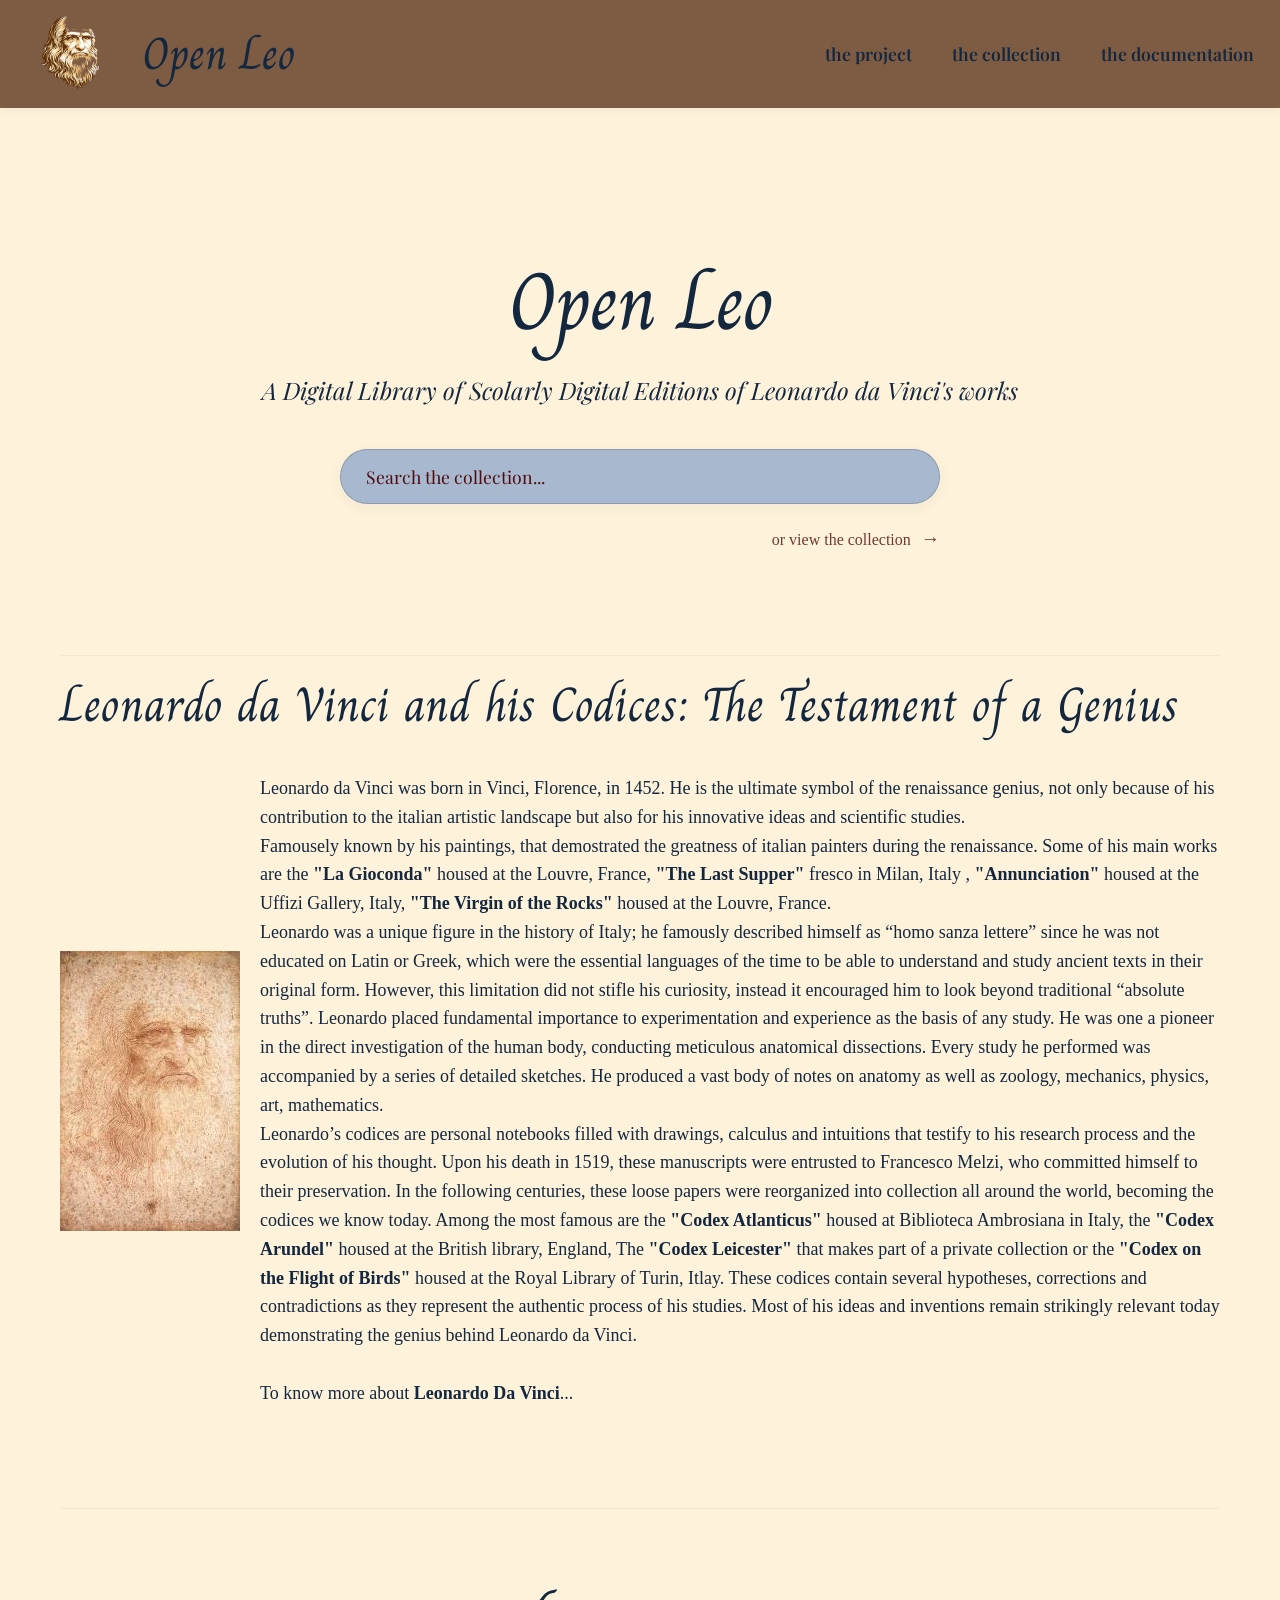
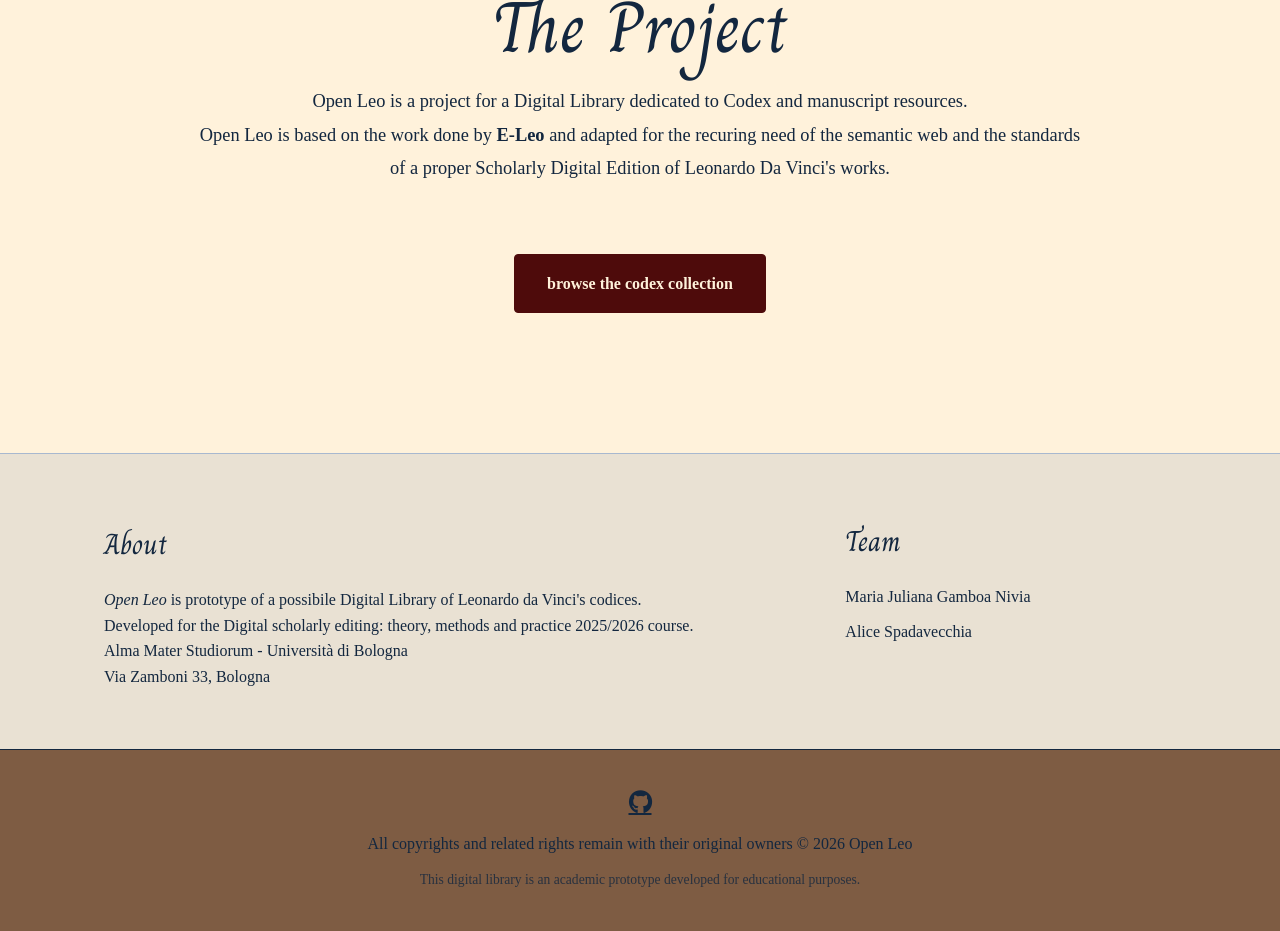
==== commit 2637eace: "biography bio" ====
--- a/index.html
+++ b/index.html
@@ -48,30 +48,38 @@
         </section>
         <section class="biography-section">
             <h2>Leonardo da Vinci and his Codices: The Testament of a Genius</h2>
-            <p>Leonardo da Vinci was born in Vinci, Florence, in 1452. He is the ultimate symbol of the renaissance
-                genius, not only because of his contribution to the italian artistic landscape but also for his
-                innovative ideas and scientific studies. <br />
-                Leonardo was a unique figure in the history of Italy; he famously described himself as “homo sanza
-                lettere” since he was not educated on Latin or Greek, which were the essential languages of the time to
-                be able to understand and study ancient texts in their original form. However, this limitation did not
-                stifle his curiosity, instead it encouraged him to look beyond traditional “absolute truths”. Leonardo
-                placed fundamental importance to experimentation and experience as the basis of any study. He was one a
-                pioneer in the direct investigation of the human body, conducting meticulous anatomical dissections.
-                Every study he performed was accompanied by a series of detailed sketches. He produced a vast body of
-                notes on anatomy as well as zoology, mechanics, physics, art, mathematics. <br />
-                Leonardo’s codices are personal notebooks filled with drawings, calculus and intuitions that testify to
-                his research process and the evolution of his thought. Upon his death in 1519, these manuscripts were
-                entrusted to Francesco Melzi, who committed himself to their preservation. In the following centuries,
-                these loose papers were reorganized into collection, becoming the codices we know today. Among the most
-                famous are the <b>"Codex Atlanticus"</b>, the <b>"Codex Arundel"</b>, The <b>"Codex Leicester"</b> or
-                the
-                <a href="codex.html">"Codex on the
-                    Flight of
-                    Birds"</a>. These codices contain several hypotheses, corrections and contradictions as they
-                represent the
-                authentic process of his studies. Most of his ideas and inventions remain strikingly relevant today
-                demonstrating the genius behind Leonardo da Vinci.
-            </p>
+            <div class="container_bio">
+                <img src="img/leo.jpeg" alt="image leo" class="img_bio">
+                <p>Leonardo da Vinci was born in Vinci, Florence, in 1452. He is the ultimate symbol of the renaissance
+                    genius, not only because of his contribution to the italian artistic landscape but also for his
+                    innovative ideas and scientific studies. <br />
+                    Famousely known by his paintings, that demostrated the greatness of italian painters during the renaissance. 
+                    Some of his main works are the <b>"La Gioconda"</b> housed at the Louvre, France, <b>"The Last Supper"</b> fresco in Milan, Italy ,
+                    <b>"Annunciation"</b> housed at the Uffizi Gallery, Italy, <b>"The Virgin of the Rocks"</b> housed at the Louvre, France. <br/>
+                    Leonardo was a unique figure in the history of Italy; he famously described himself as “homo sanza
+                    lettere” since he was not educated on Latin or Greek, which were the essential languages of the time to
+                    be able to understand and study ancient texts in their original form. However, this limitation did not
+                    stifle his curiosity, instead it encouraged him to look beyond traditional “absolute truths”. Leonardo
+                    placed fundamental importance to experimentation and experience as the basis of any study. He was one a
+                    pioneer in the direct investigation of the human body, conducting meticulous anatomical dissections.
+                    Every study he performed was accompanied by a series of detailed sketches. He produced a vast body of
+                    notes on anatomy as well as zoology, mechanics, physics, art, mathematics. <br />
+                    Leonardo’s codices are personal notebooks filled with drawings, calculus and intuitions that testify to
+                    his research process and the evolution of his thought. Upon his death in 1519, these manuscripts were
+                    entrusted to Francesco Melzi, who committed himself to their preservation. In the following centuries,
+                    these loose papers were reorganized into collection all around the world, becoming the codices we know today. Among the most
+                    famous are the <b>"Codex Atlanticus"</b> housed at Biblioteca Ambrosiana in Italy, the <b>"Codex Arundel"</b> housed at the British library, England, The <b>"Codex Leicester"</b> that makes part of a private collection or
+                    the
+                    <a href="codex.html">"Codex on the
+                        Flight of
+                        Birds"</a> housed at the Royal Library of Turin, Itlay. These codices contain several hypotheses, corrections and contradictions as they
+                    represent the
+                    authentic process of his studies. Most of his ideas and inventions remain strikingly relevant today
+                    demonstrating the genius behind Leonardo da Vinci. <br/> <br>
+
+                    To know more about <a href="https://en.wikipedia.org/wiki/Leonardo_da_Vinci">Leonardo Da Vinci</a>...
+                </p>
+            </div>    
         </section>
         <section class="project-section">
             <h2>The Project</h2>
--- a/style.css
+++ b/style.css
@@ -2018,6 +2018,13 @@
     text-align: left;
 }
 
+.container_bio {
+    display: flex; /* Aligns children in a row */
+    align-items: center; /* Vertically centers the text with the image */
+    gap: 20px;
+
+}
+
 .project-section,
 .biography-section h2 {
     font-size: 3rem;
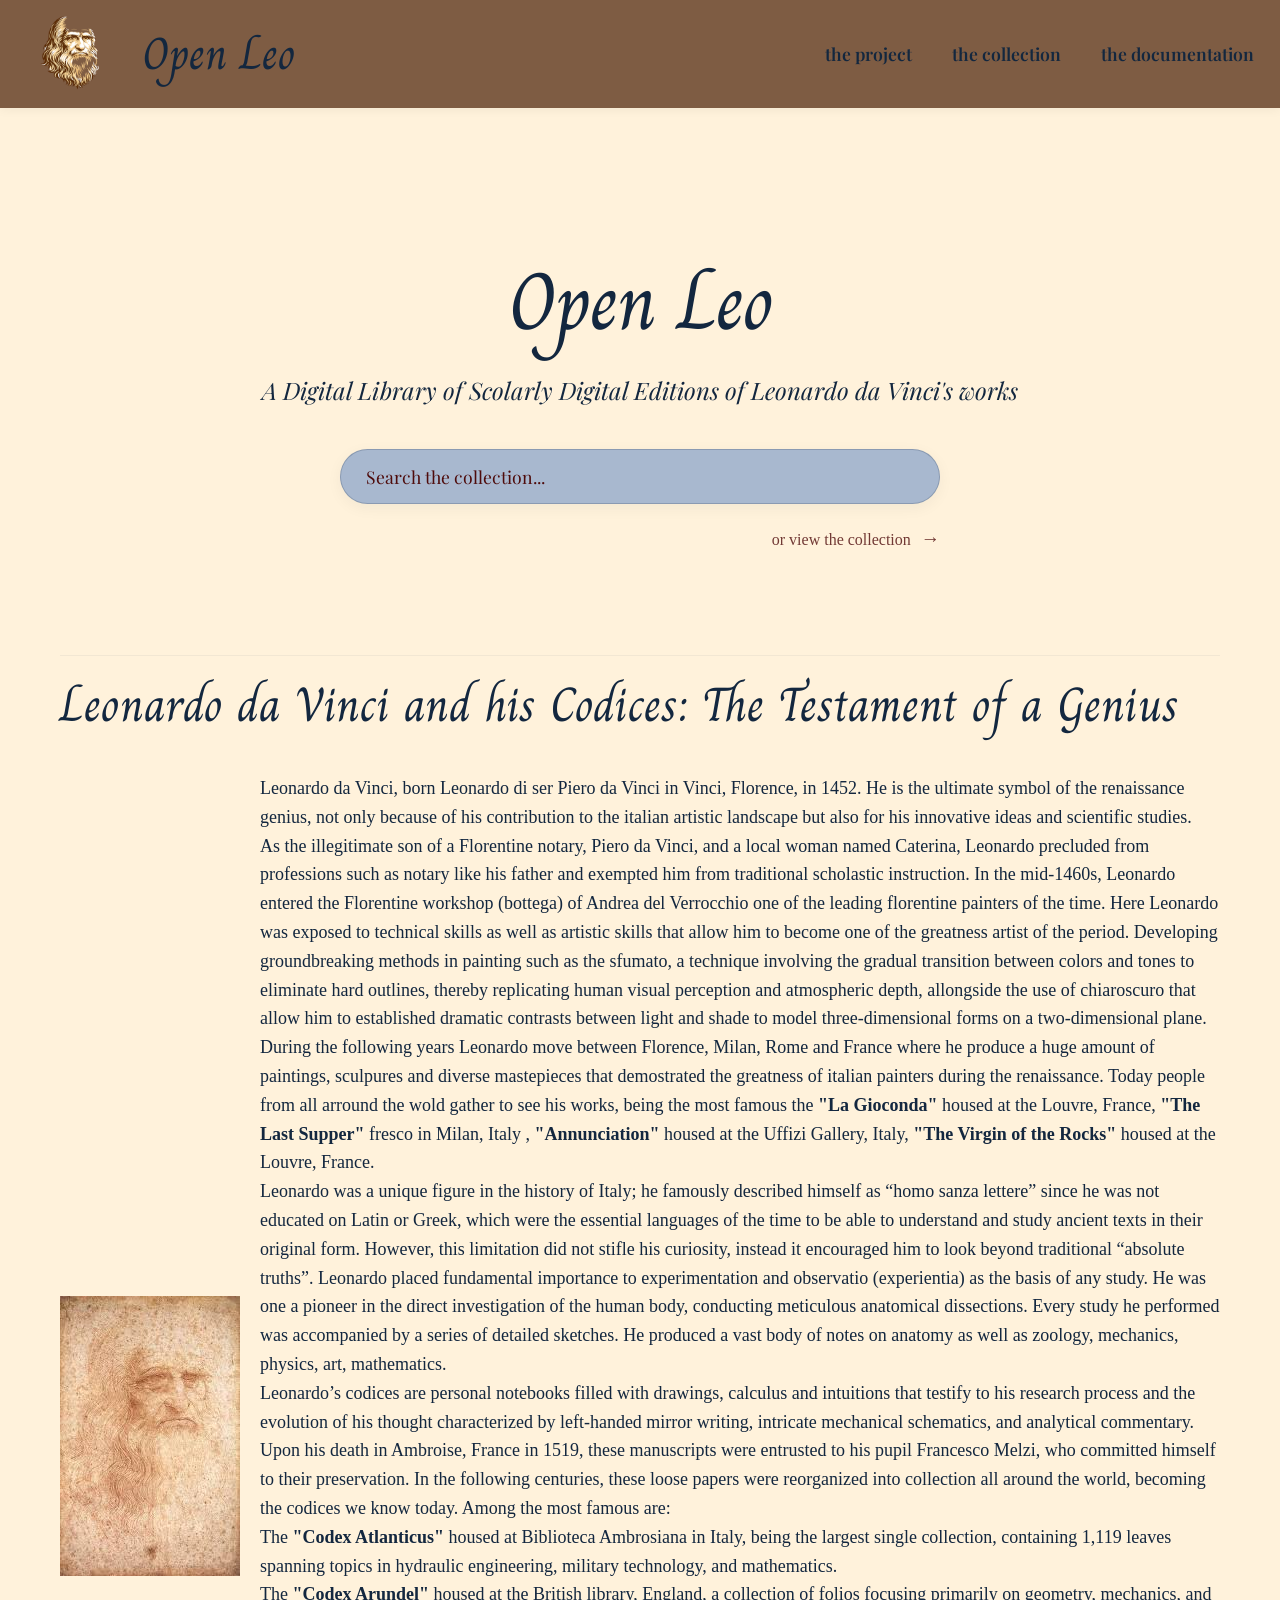
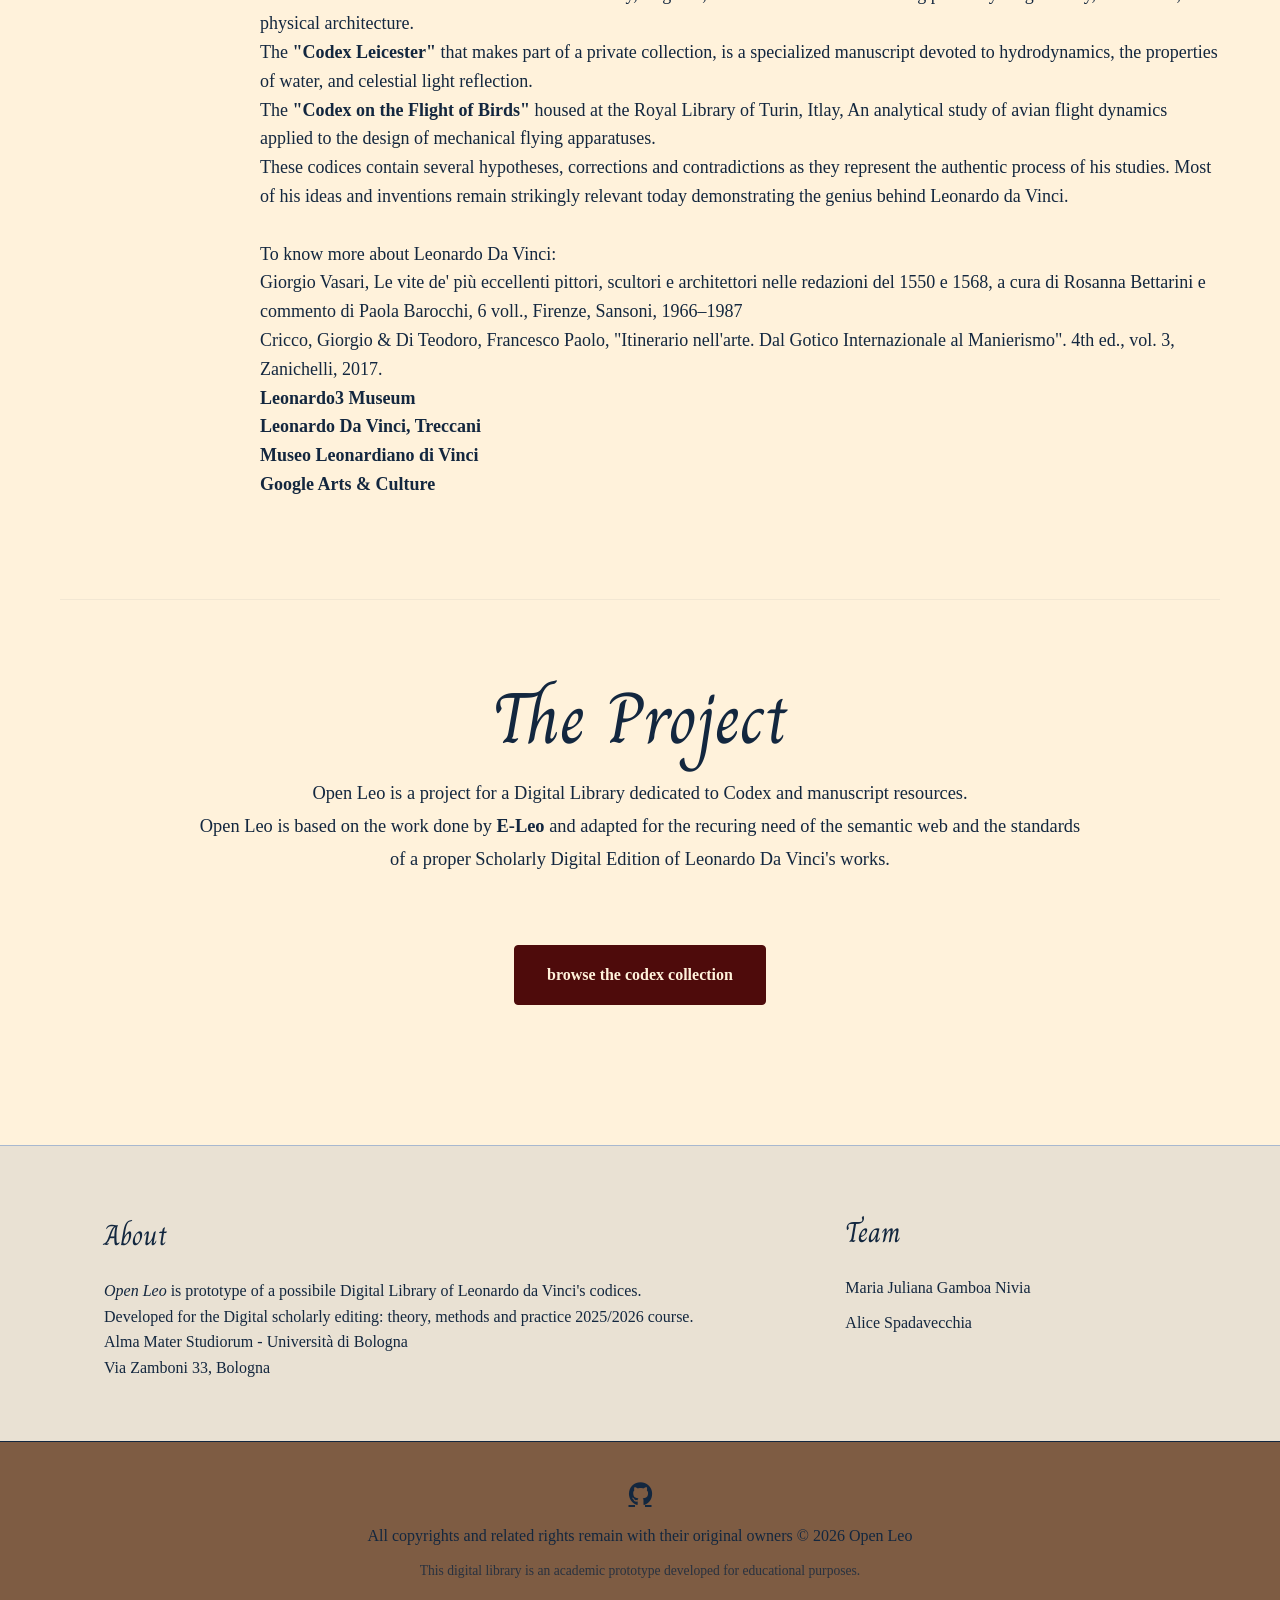
==== commit bb6eb68d: "longer biography" ====
--- a/index.html
+++ b/index.html
@@ -50,34 +50,52 @@
             <h2>Leonardo da Vinci and his Codices: The Testament of a Genius</h2>
             <div class="container_bio">
                 <img src="img/leo.jpeg" alt="image leo" class="img_bio">
-                <p>Leonardo da Vinci was born in Vinci, Florence, in 1452. He is the ultimate symbol of the renaissance
+                <p>Leonardo da Vinci, born Leonardo di ser Piero da Vinci in Vinci, Florence, in 1452. He is the ultimate symbol of the renaissance
                     genius, not only because of his contribution to the italian artistic landscape but also for his
                     innovative ideas and scientific studies. <br />
-                    Famousely known by his paintings, that demostrated the greatness of italian painters during the renaissance. 
-                    Some of his main works are the <b>"La Gioconda"</b> housed at the Louvre, France, <b>"The Last Supper"</b> fresco in Milan, Italy ,
+                    As the illegitimate son of a Florentine notary, Piero da Vinci, and a local woman named Caterina, Leonardo precluded from professions such as 
+                    notary like his father and exempted him from traditional scholastic instruction.
+                    In the mid-1460s, Leonardo entered the Florentine workshop (bottega) of Andrea del Verrocchio one of the leading florentine painters of the time.
+                    Here Leonardo was exposed to technical skills as well as artistic skills that allow him to become one of the greatness artist of the period.
+                    Developing groundbreaking methods in painting such as the sfumato, a technique involving the gradual transition between colors 
+                    and tones to eliminate hard outlines, thereby replicating human visual perception and atmospheric depth, allongside the use of chiaroscuro that allow him 
+                    to established dramatic contrasts between light and shade to model three-dimensional forms on a two-dimensional plane.
+                    During the following years Leonardo move between Florence, Milan, Rome and France where he produce a huge amount of paintings, sculpures and diverse mastepieces 
+                    that demostrated the greatness of italian painters during the renaissance. 
+                    Today people from all arround the wold gather to see his works, being the most famous the 
+                    <b>"La Gioconda"</b> housed at the Louvre, France, <b>"The Last Supper"</b> fresco in Milan, Italy ,
                     <b>"Annunciation"</b> housed at the Uffizi Gallery, Italy, <b>"The Virgin of the Rocks"</b> housed at the Louvre, France. <br/>
                     Leonardo was a unique figure in the history of Italy; he famously described himself as “homo sanza
                     lettere” since he was not educated on Latin or Greek, which were the essential languages of the time to
                     be able to understand and study ancient texts in their original form. However, this limitation did not
                     stifle his curiosity, instead it encouraged him to look beyond traditional “absolute truths”. Leonardo
-                    placed fundamental importance to experimentation and experience as the basis of any study. He was one a
+                    placed fundamental importance to experimentation and observatio (experientia) as the basis of any study. He was one a
                     pioneer in the direct investigation of the human body, conducting meticulous anatomical dissections.
                     Every study he performed was accompanied by a series of detailed sketches. He produced a vast body of
                     notes on anatomy as well as zoology, mechanics, physics, art, mathematics. <br />
                     Leonardo’s codices are personal notebooks filled with drawings, calculus and intuitions that testify to
-                    his research process and the evolution of his thought. Upon his death in 1519, these manuscripts were
-                    entrusted to Francesco Melzi, who committed himself to their preservation. In the following centuries,
+                    his research process and the evolution of his thought characterized by left-handed mirror writing, intricate mechanical schematics, and analytical commentary.
+                    Upon his death in Ambroise, France in 1519, these manuscripts were
+                    entrusted to his pupil Francesco Melzi, who committed himself to their preservation. In the following centuries,
                     these loose papers were reorganized into collection all around the world, becoming the codices we know today. Among the most
-                    famous are the <b>"Codex Atlanticus"</b> housed at Biblioteca Ambrosiana in Italy, the <b>"Codex Arundel"</b> housed at the British library, England, The <b>"Codex Leicester"</b> that makes part of a private collection or
-                    the
-                    <a href="codex.html">"Codex on the
-                        Flight of
-                        Birds"</a> housed at the Royal Library of Turin, Itlay. These codices contain several hypotheses, corrections and contradictions as they
-                    represent the
-                    authentic process of his studies. Most of his ideas and inventions remain strikingly relevant today
+                    famous are: <br>
+                    The <b>"Codex Atlanticus"</b> housed at Biblioteca Ambrosiana in Italy, being the largest single collection, containing 1,119 leaves spanning topics in hydraulic engineering, military technology, and mathematics. <br>
+                    The <b>"Codex Arundel"</b> housed at the British library, England, a collection of folios focusing primarily on geometry, mechanics, and physical architecture. <br>
+                    The <b>"Codex Leicester"</b> that makes part of a private collection, is a specialized manuscript devoted to hydrodynamics, the properties of water, and celestial light reflection.<br>
+                    The <a href="codex.html">"Codex on the Flight of Birds"</a> housed at the Royal Library of Turin, Itlay, An analytical study of avian flight dynamics applied to the design of mechanical flying apparatuses. <br>
+                    These codices contain several hypotheses, corrections and contradictions as they
+                    represent the authentic process of his studies. Most of his ideas and inventions remain strikingly relevant today
                     demonstrating the genius behind Leonardo da Vinci. <br/> <br>
 
-                    To know more about <a href="https://en.wikipedia.org/wiki/Leonardo_da_Vinci">Leonardo Da Vinci</a>...
+                    To know more about Leonardo Da Vinci: <br>
+                    Giorgio Vasari, Le vite de' più eccellenti pittori, scultori e architettori nelle redazioni del 1550 e 1568, a cura di Rosanna Bettarini e commento di Paola Barocchi, 6 voll., Firenze, Sansoni, 1966–1987 <br>
+                    Cricco, Giorgio & Di Teodoro, Francesco Paolo, "Itinerario nell'arte. Dal Gotico Internazionale al Manierismo". 4th ed., vol. 3, Zanichelli, 2017. <br>
+                    <a href="https://www.leonardo3.net/en/museum/leonardo-da-vinci/">Leonardo3 Museum </a> <br/>
+                    <a href="https://www.treccani.it/enciclopedia/leonardo-da-vinci/"> Leonardo Da Vinci, Treccani</a><br/>
+                    <a href="https://museoleonardiano.it/en/">Museo Leonardiano di Vinci </a><br/>
+                    <a href="https://artsandculture.google.com/project/leonardo"> Google Arts & Culture</a><br/>
+                   
+                    
                 </p>
             </div>    
         </section>
@@ -113,7 +131,7 @@
     </aside>
     <footer>
         <div class="footer-content">
-            <a href="https://github.com/boloICOMs/Open Leo" target="_blank" class="github-link">
+            <a href="https://github.com/boloICOMs/OpenLeo" target="_blank" class="github-link">
                 <i class="fa-brands fa-github"></i>
             </a>
             <p class="copyright"> All copyrights and related rights remain with their original owners &copy; 2026 Open
--- a/style.css
+++ b/style.css
@@ -1,9 +1,7 @@
 @import url('https://fonts.googleapis.com/css2?family=Outfit:wght@300;400;600&family=Playfair+Display:ital,wght@0,400;0,700;1,400&family=Cinzel:wght@400;700&family=Pinyon+Script&family=Charm:wght@400;700&display=swap');
 @import url('https://cdnjs.cloudflare.com/ajax/libs/font-awesome/6.0.0/css/all.min.css');
 
-/* ============================================================
-   ROOT & RESET
-   ============================================================ */
+
 :root {
     --bg-pearl: #E9E1D3;
     --brand-navy: #13273F;
@@ -59,9 +57,7 @@
     padding-top: 1%;
 }
 
-/* ============================================================
-   PAGE-SPECIFIC OVERRIDES
-   ============================================================ */
+
 
 .collection-page {
     background-color: #fff2db;
@@ -129,11 +125,11 @@
     box-shadow: 0 10px 40px rgba(0, 0, 0, 0.3);
 }
 
-/* Notebook Bookmarks Style */
+
 .notebook-bookmarks {
     position: absolute;
     top: -40px;
-    /* Sporgono sopra il box */
+    
     left: 20px;
     display: flex;
     gap: 5px;
@@ -152,7 +148,7 @@
 
     position: relative;
     background-color: #b5946a;
-    /* Colore base "pelle/carta" */
+    
     color: #4E0B0B;
 }
 
@@ -171,30 +167,30 @@
 
 .bookmark.active {
     background-color: #d2b48c !important;
-    /* Stesso colore del box */
+    
     color: #4E0B0B;
     padding-top: 15px;
     top: 1px;
-    /* Si sovrappone esattamente al bordo del box */
+    
     box-shadow: none;
 
     border-bottom: 2px solid #d2b48c !important;
-    /* Copre la linea nera del box sottostante */
+    
     z-index: 11;
-    /* Sta sopra il bordo del box */
-}
-
-/* Rimuoviamo lo pseudo-elemento dopo che creava disturbo */
+    
+}
+
+
 .bookmark.active::after {
     display: none;
 }
 
-/* Transcription box adjustments */
+
 .item-page .transcription-box {
     background-color: #d2b48c;
     color: var(--brand-navy);
     width: 600px;
-    /* Larghezza contenuta come richiesto */
+    
     max-width: 100%;
     min-height: 800px;
     padding: 0;
@@ -206,11 +202,11 @@
     width: 100%;
     height: 100%;
     overflow-x: auto;
-    /* Padding per leggibilità */
+    
     box-sizing: border-box;
 }
 
-#folio-1r {
+#I-cover {
     padding-right: 20px !important;
 }
 
@@ -265,13 +261,12 @@
     color: var(--bg-pearl);
 }
 
-/* ============================================================
-   NAVBAR
-   ============================================================ */
+
 nav {
     width: 100%;
     height: var(--navbar-height);
     background: #7e5c43;
+    -webkit-backdrop-filter: blur(10px);
     backdrop-filter: blur(10px);
     display: flex;
     justify-content: space-between;
@@ -377,9 +372,7 @@
     width: 100%;
 }
 
-/* ============================================================
-   LAYOUT
-   ============================================================ */
+
 .container {
     max-width: 1200px;
     width: 100%;
@@ -422,9 +415,7 @@
     margin-bottom: 0;
 }
 
-/* ============================================================
-   BUTTONS
-   ============================================================ */
+
 .btn-campaign,
 .btn-primary {
     display: inline-block;
@@ -554,9 +545,7 @@
     cursor: not-allowed;
 }
 
-/* ============================================================
-   SEARCH BAR
-   ============================================================ */
+
 .search-container {
     max-width: 600px;
     margin: 0 auto 20px;
@@ -586,9 +575,7 @@
     color: #4E0B0B;
 }
 
-/* ============================================================
-   COLLECTION GRID
-   ============================================================ */
+
 .collection-grid {
     display: grid;
     grid-template-columns: repeat(3, 1fr);
@@ -683,9 +670,7 @@
     transform: translateX(5px);
 }
 
-/* ============================================================
-   MANUSCRIPT VIEWER
-   ============================================================ */
+
 .viewer-container {
     display: flex;
     gap: 40px;
@@ -709,7 +694,7 @@
     box-shadow: 0 10px 40px rgba(0, 0, 0, 0.15);
     background-color: #f4eee1;
     position: relative;
-    /* Added for highlight positioning */
+    
 }
 
 .manuscript-viewer img {
@@ -739,9 +724,7 @@
     filter: brightness(1.1) contrast(1.1);
 }
 
-/* ============================================================
-   TRANSCRIPTION BOX
-   ============================================================ */
+
 .transcription-box {
     flex: 0 1 auto;
     padding: 20px !important;
@@ -803,14 +786,12 @@
 .viewer-actions {
     display: flex;
     justify-content: center;
-    /* Centra orizzontalmente i pulsanti (es. XML download) */
+    
     gap: 20px;
     margin-top: 30px;
 }
 
-/* ============================================================
-   COMMENTARY ACCORDION (JS-driven, no Bootstrap)
-   ============================================================ */
+
 .commentary-accordion {
     width: 100%;
     margin-top: 20px;
@@ -853,15 +834,17 @@
     transform: rotate(180deg);
 }
 
-/* Collapsed state: hidden with no height */
+
 .commentary-body {
     max-height: 0;
-    overflow: scroll;
+    overflow: hidden;
+    overflow-y: auto;
+    -webkit-overflow-scrolling: touch;
     transition: max-height 0.35s ease, padding 0.35s ease;
     background-color: #c9bca1;
 }
 
-/* Expanded state: visible */
+
 .commentary-body.open {
     max-height: 500px;
 }
@@ -939,7 +922,7 @@
     cursor: help;
 }
 
-/* Contenitore flex delle due colonne */
+
 .transcription-container {
     display: flex;
     flex-direction: row;
@@ -1040,7 +1023,7 @@
     display: none !important;
 }
 
-/* Linearization for pages 2v, 3r, 3v in critical mode */
+
 .critical-mode .aligned-text {
     margin-left: 0 !important;
 }
@@ -1076,7 +1059,7 @@
     margin-top: 10px !important;
 }
 
-/* page 1v */
+
 .column-left-1v {
     flex: 0 0 150px;
     width: 150px;
@@ -1088,7 +1071,7 @@
 
 }
 
-/* Colonna destra */
+
 .column-right-1v {
     flex: 0 1 auto;
     min-width: 400px;
@@ -1099,7 +1082,7 @@
     flex-direction: column;
 }
 
-/* page 2r */
+
 .column-left-2r {
     margin-top: 50px !important;
     flex: 0 0 230px;
@@ -1137,37 +1120,37 @@
 
 }
 
-/* Il punto di inserimento nel testo */
+
 .tei-metamark {
     position: relative;
-    /* Riferimento per l'aggiunta */
+    
     display: inline-block;
     color: #8b4513;
-    /* Colore tipico dei segni di correzione */
+    
     font-weight: bold;
 }
 
-/* L'aggiunta che fluttua sopra */
+
 .tei-add.add-above {
     position: absolute;
     bottom: 90%;
-    /* Si posiziona esattamente sopra la riga */
+    
     left: 50%;
     transform: translateX(-50%);
-    /* Centra l'aggiunta rispetto al segno ^ */
-
-    /* Stile tipico di Leonardo: testo piccolo e compresso */
+    
+
+    
     font-size: 0.6em;
     line-height: 1;
     white-space: nowrap;
     color: #5d4a37;
     font-style: italic;
 
-    /* Impedisce all'aggiunta di allargare lo spazio tra le parole della riga sotto */
+    
     pointer-events: none;
 }
 
-/* Opzionale: stile per il caret (^) */
+
 .caret {
     font-size: 0.8em;
     vertical-align: super;
@@ -1185,7 +1168,7 @@
     opacity: 0.7;
 }
 
-/* Ogni <lb/> diventa una riga visiva */
+
 .tei-lines .lb-line {
     display: block;
     height: 0;
@@ -1196,23 +1179,23 @@
 .leonardo-figure.margin-left {
     width: 100%;
     max-width: 400px;
-    /* Si adatta alla tua colonna da 110px */
+    
 
 }
 
 .leonardo-figure.margin-right {
     width: 100%;
     max-width: 400px;
-    /* Si adatta alla tua colonna da 110px */
+    
 
 }
 
 .leonardo-figure.bottom {
     width: 100%;
     max-width: 600px;
-    /* Più grande perché ha più spazio sotto la colonna destra */
-
-    /* Linea sottile decorativa sopra il diagramma */
+    
+
+    
     padding-top: 10px;
 }
 
@@ -1222,7 +1205,7 @@
     display: block;
     opacity: 0.85;
     mix-blend-mode: multiply;
-    /* Tratti più marcati e sfondo neutro */
+    
     filter: contrast(2.8) brightness(1.7) grayscale(1);
     transition: all 0.3s ease;
 }
@@ -1330,7 +1313,7 @@
     margin-top: 30px !important;
 }
 
-/* Testo colonne — regola unica, nessun conflitto */
+
 .column-right-2r p,
 .column-right-3v p {
     font-size: 16px !important;
@@ -1356,7 +1339,7 @@
     cursor: default !important;
 }
 
-/* Applica la sottolineatura SOLO se esiste un attributo title (l'espansione) */
+
 .abbr[title] {
 
     border-bottom: 1px dotted #666 !important;
@@ -1366,16 +1349,16 @@
 
 .subst {
     display: inline-block;
-    /* Permette il posizionamento dei figli */
+    
     position: relative;
     padding: 0.02 !important;
     margin: 0 !important;
     line-height: 0.1 !important;
-    /* Riduce l'altezza del box azzurro che vedi in foto */
+    
     vertical-align: baseline;
 }
 
-/* Cancellature */
+
 del {
     color: #9a7a50;
     text-decoration: line-through;
@@ -1438,9 +1421,7 @@
     white-space: nowrap;
 }
 
-/* ============================================================
-   TRANSCRIPTION LINE SYNC
-   ============================================================ */
+
 .transcription-line,
 .transcription-p {
     margin: 0 !important;
@@ -1481,7 +1462,7 @@
 .add-text {
     position: absolute;
     bottom: 0.9em;
-    /* Allineato all'altezza di add-above */
+    
     left: 0;
     right: 0;
     text-align: center;
@@ -1519,9 +1500,7 @@
     color: #c0392b;
 }
 
-/* ============================================================
-   METADATA
-   ============================================================ */
+
 .metadata-section {
     margin: 80px;
     padding: 20px;
@@ -1561,9 +1540,7 @@
     color: var(--brand-navy);
 }
 
-/* ============================================================
-   CAROUSEL
-   ============================================================ */
+
 .carousel-section {
     margin: 60px 0 40px;
     background-color: #d2b48c;
@@ -1655,6 +1632,7 @@
     width: 45px;
     height: 45px;
     background: rgba(255, 255, 255, 0.8);
+    -webkit-backdrop-filter: blur(5px);
     backdrop-filter: blur(5px);
     border: 1px solid rgba(0, 43, 78, 0.1);
     border-radius: 50%;
@@ -1682,9 +1660,7 @@
     right: -22px;
 }
 
-/* ============================================================
-   RELATED MEDIA
-   ============================================================ */
+
 .related-media-section {
     margin-top: 60px;
     padding: 40px;
@@ -1759,9 +1735,7 @@
     transform: translateY(0);
 }
 
-/* ============================================================
-   ANNOTATION / COMPARISON VIEWER
-   ============================================================ */
+
 .content-section {
     max-width: 900px;
     margin: 0 auto 100px;
@@ -1845,9 +1819,7 @@
     width: 100%;
 }
 
-/* ============================================================
-   TRANSCRIPTION PANEL
-   ============================================================ */
+
 .transcription-panel {
     flex: 1.5;
     background: var(--accent-slate);
@@ -1887,7 +1859,7 @@
     overflow-x: auto;
     overflow-y: auto;
     padding-right: 15px;
-    /* Adatta la larghezza al contenuto ma non supera il contenitore */
+    
     width: 100%;
     max-width: 100%;
     box-sizing: border-box;
@@ -1898,7 +1870,7 @@
 .ai-panel .transcription-text p {
     font-size: 1rem;
     margin: 0;
-    /* Linee lunghe vanno a capo automaticamente */
+    
     white-space: pre-wrap;
     word-break: break-word;
     overflow-wrap: break-word;
@@ -1928,7 +1900,7 @@
     width: 700px;
     max-width: 90%;
     margin: 50px auto;
-    /* Centra il blocco nella pagina */
+    
     display: flex;
     flex-direction: column;
     align-items: center;
@@ -1943,9 +1915,7 @@
     margin-top: 20px;
 }
 
-/* ============================================================
-   TRANSCRIPTION KEY
-   ============================================================ */
+
 .transcription-key {
     font-size: 0.7rem;
     margin-top: 20px;
@@ -1962,9 +1932,7 @@
     font-size: 0.75rem;
 }
 
-/* ============================================================
-   MANUSCRIPT PANEL
-   ============================================================ */
+
 .manuscript-panel {
     flex: 2;
     display: flex;
@@ -2001,9 +1969,7 @@
     color: var(--primary-color);
 }
 
-/* ============================================================
-   PROJECT SECTION & PREFOOTER
-   ============================================================ */
+
 .project-section {
     margin-top: 100px;
     padding: 50px 0;
@@ -2019,8 +1985,10 @@
 }
 
 .container_bio {
-    display: flex; /* Aligns children in a row */
-    align-items: center; /* Vertically centers the text with the image */
+    display: flex;
+    
+    align-items: center;
+    
     gap: 20px;
 
 }
@@ -2137,9 +2105,7 @@
 }
 
 
-/* ============================================================
-   FOOTER
-   ============================================================ */
+
 footer {
     width: 100%;
     padding: 40px 0;
@@ -2202,9 +2168,7 @@
     box-shadow: 0 4px 12px rgba(0, 0, 0, 0.1);
 }
 
-/* ============================================================
-   ANIMATIONS
-   ============================================================ */
+
 @keyframes fadeIn {
     from {
         opacity: 0;
@@ -2221,13 +2185,10 @@
     animation: fadeIn 1s ease forwards;
 }
 
-/* ============================================================
-   TEI TRANSCRIPTION — paragrafi senza spazi
-   ============================================================ */
+
 .tei-transcription p
 
-/*.column-left p,
-.column-right p*/
+
     {
     margin: 0 !important;
     padding: 0 !important;
@@ -2238,9 +2199,7 @@
 }
 
 
-/* ============================================================
-   RESPONSIVE — ≤1024px
-   ============================================================ */
+
 @media (max-width: 1024px) {
     .collection-grid {
         gap: 30px;
@@ -2271,9 +2230,7 @@
     }
 }
 
-/* ============================================================
-   RESPONSIVE — ≤820px
-   ============================================================ */
+
 @media (max-width: 820px) {
     nav {
         height: 80px;
@@ -2293,6 +2250,7 @@
         left: 0;
         width: 100%;
         background: rgba(253, 250, 245, 0.98);
+        -webkit-backdrop-filter: blur(10px);
         backdrop-filter: blur(10px);
         flex-direction: column;
         align-items: center;
@@ -2396,9 +2354,7 @@
     }
 }
 
-/* ============================================================
-   RESPONSIVE — ≤600px
-   ============================================================ */
+
 @media (max-width: 600px) {
     .logo-text {
         display: none;
@@ -2431,9 +2387,7 @@
     }
 }
 
-/* ============================================================
-   RESPONSIVE — ≤480px
-   ============================================================ */
+
 @media (max-width: 480px) {
     .hero h1 {
         font-size: 3rem;
@@ -2463,11 +2417,9 @@
     }
 }
 
-/* ============================================================
-   BOOTSTRAP OVERRIDE — protegge i nostri stili dal reset di Bootstrap
-   ============================================================ */
-
-/* Navbar: Bootstrap resetta box-sizing e aggiunge padding al .container */
+
+
+
 nav {
     font-family: 'Playfair Display', serif !important;
     box-sizing: border-box !important;
@@ -2501,7 +2453,7 @@
     background: transparent !important;
 }
 
-/* Bootstrap sovrascrive font-family su body e h* */
+
 body {
     font-family: 'Garamond', serif !important;
     font-size: inherit !important;
@@ -2520,7 +2472,7 @@
     line-height: inherit !important;
 }
 
-/* Bootstrap imposta box-sizing: border-box solo da v4; in v3 può rompere width/padding */
+
 .container {
     max-width: 1200px !important;
     width: 100% !important;
@@ -2528,7 +2480,7 @@
     margin: 10px auto 60px !important;
 }
 
-/* Bootstrap 3 aggiunge padding-top/bottom e margin a .hero */
+
 .hero {
     padding: 0 !important;
     margin-bottom: 10px !important;
@@ -2552,7 +2504,7 @@
     padding: 0 !important;
 }
 
-/* Bootstrap 3 stila i .panel e relativi titoli */
+
 .panel {
     border-radius: 4px !important;
     background-color: transparent !important;
@@ -2589,7 +2541,7 @@
     border: none !important;
 }
 
-/* Transcription box: Bootstrap .container può ridefinire width */
+
 .transcription-box {
     font-family: 'Garamond', serif !important;
 }
@@ -2598,12 +2550,12 @@
     font-family: "Cormorant Garamond", serif !important;
 }
 
-/* Footer */
+
 footer {
     font-family: 'Garamond', serif !important;
 }
 
-/* Bottoni custom: Bootstrap 3 stilerebbe .btn se usato */
+
 .btn-page,
 .btn-action,
 .btn-iiif,
@@ -2611,9 +2563,7 @@
     font-family: 'Playfair Display', serif !important;
 }
 
-/* ============================================================
-   IMAGE HIGHLIGHT OVERLAY
-   ============================================================ */
+
 .image-highlight {
     position: absolute;
     background-color: rgba(78, 11, 11, 0.2);
@@ -2631,25 +2581,23 @@
     background-color: rgba(78, 11, 11, 0.1);
 }
 
-/* ============================================================
-   RESPONSIVE DESIGN (MEDIA QUERIES)
-   ============================================================ */
-
-/* TABLETS & SMALL DESKTOPS */
+
+
+
 @media screen and (max-width: 1024px) {
 
-    /* Navbar */
+    
     .nav-links {
         gap: 20px;
     }
 
-    /* Collection Grid */
+    
     .collection-grid {
         grid-template-columns: repeat(2, 1fr);
         gap: 30px;
     }
 
-    /* Prefooter */
+    
     .prefooter-container {
         flex-direction: column;
         gap: 40px;
@@ -2665,7 +2613,7 @@
         justify-content: center;
     }
 
-    /* Viewer Container */
+    
     .viewer-container {
         flex-direction: column;
         align-items: center;
@@ -2686,15 +2634,15 @@
     }
 }
 
-/* MOBILE DEVICES */
+
 @media screen and (max-width: 768px) {
 
-    /* Root Variables */
+    
     :root {
         --navbar-height: 80px;
     }
 
-    /* Navbar & Mobile Menu */
+    
     .menu-toggle {
         display: flex;
     }
@@ -2711,7 +2659,7 @@
         gap: 20px;
         box-shadow: 0 10px 15px rgba(0, 0, 0, 0.1);
 
-        /* Hidden by default, animated in via JS toggling 'active' class */
+        
         transform: translateY(-150%);
         transition: transform 0.3s ease-in-out;
         z-index: -1;
@@ -2722,7 +2670,7 @@
         z-index: 999;
     }
 
-    /* Typography */
+    
     .logo-text {
         font-size: 1.8rem;
     }
@@ -2735,12 +2683,12 @@
         font-size: 1.2rem;
     }
 
-    /* Collection Grid */
+    
     .collection-grid {
         grid-template-columns: 1fr;
     }
 
-    /* Viewer Container / Codex */
+    
     .transcription-container {
         flex-direction: column;
     }
@@ -2762,10 +2710,10 @@
         max-width: 100%;
     }
 
-    /* Footer */
+    
     .footer-content {
         flex-direction: column;
         gap: 15px;
         text-align: center;
     }
-}+}
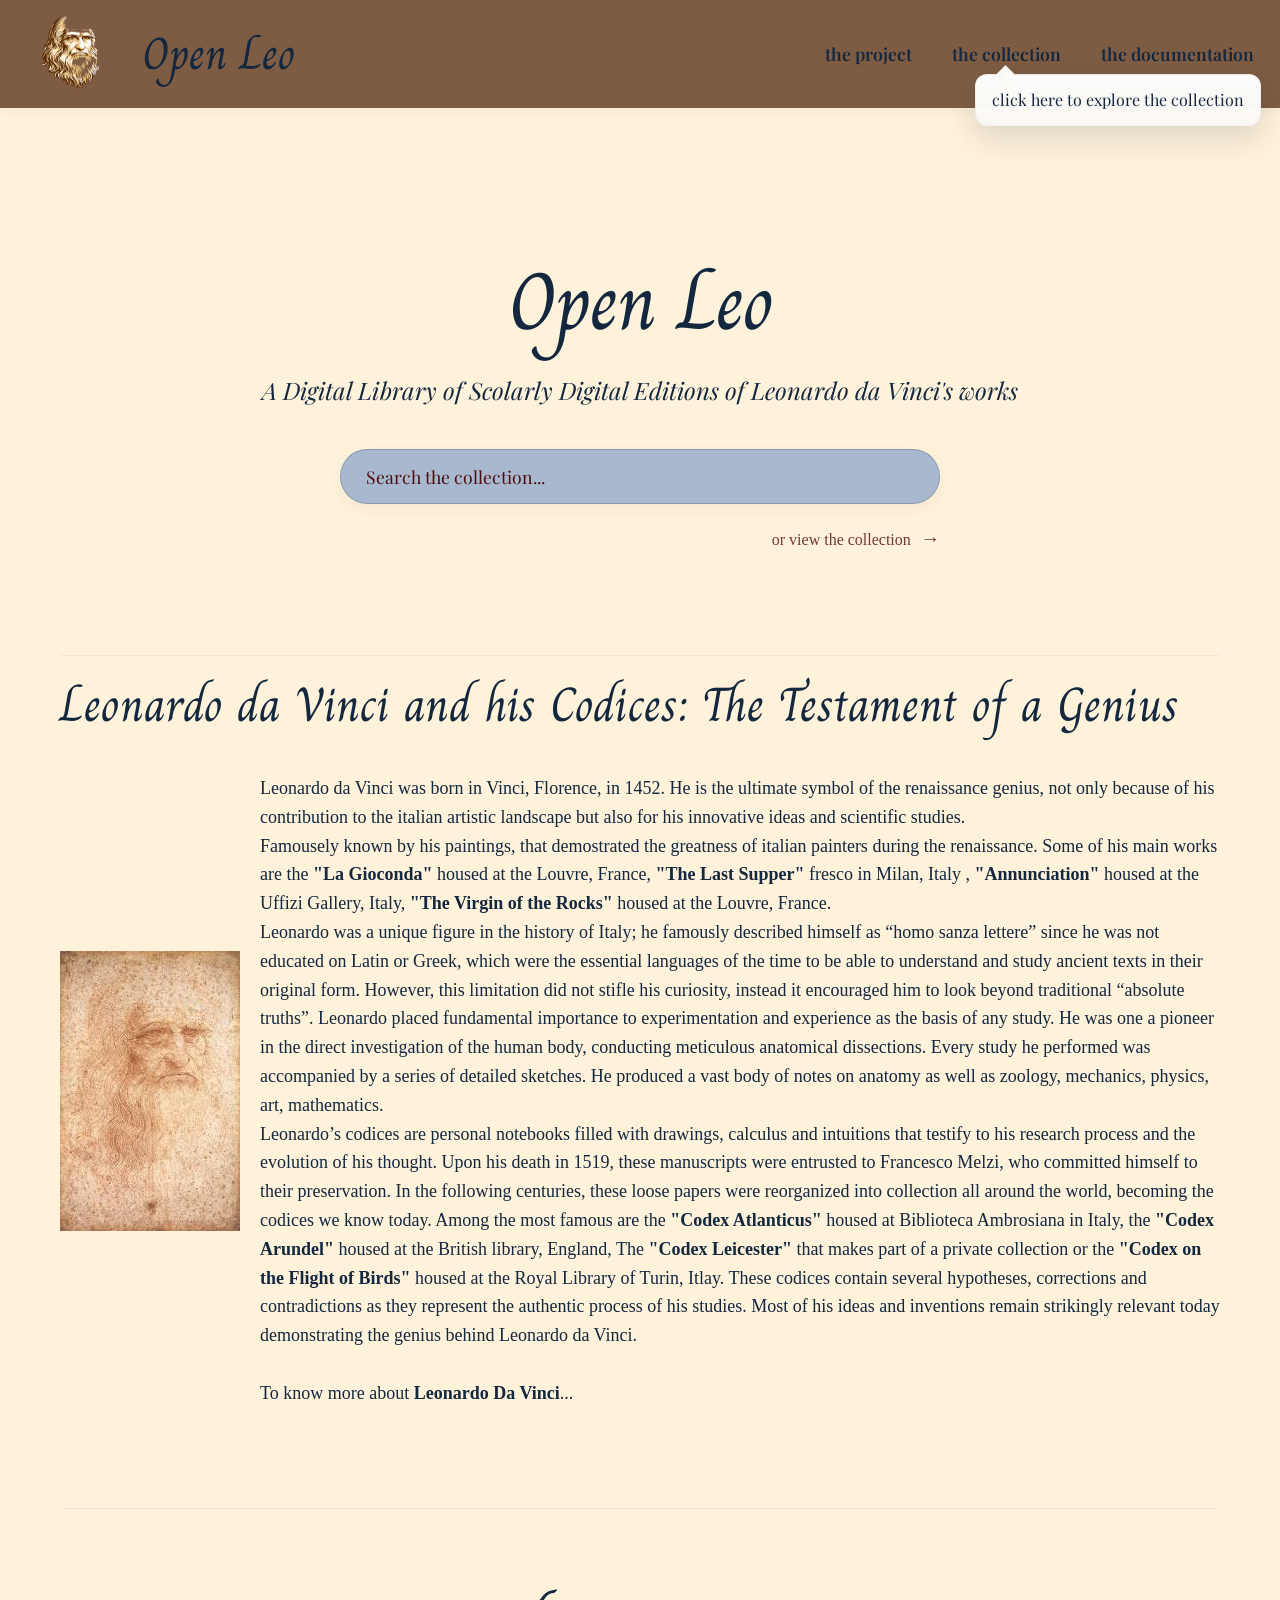
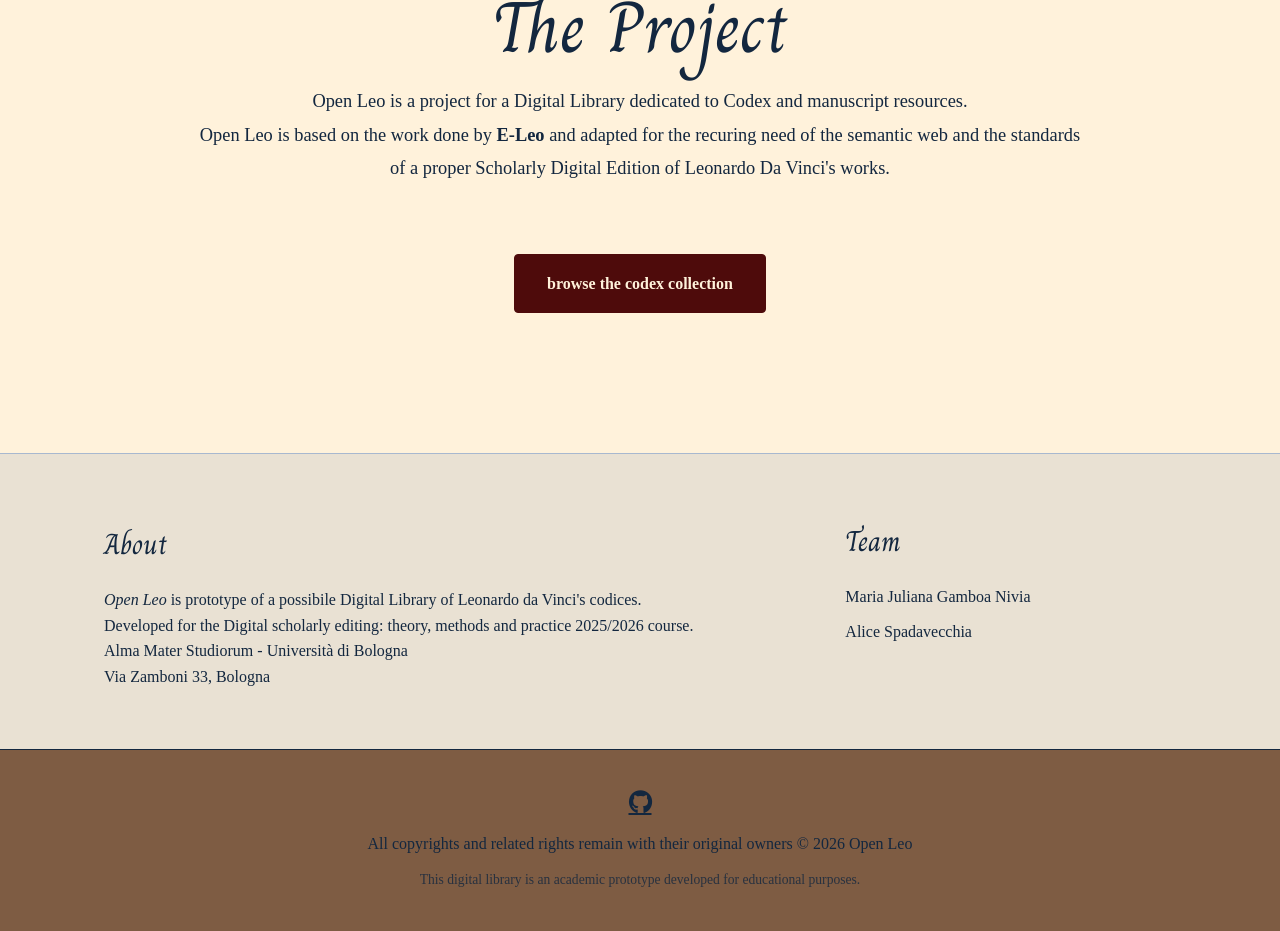
==== commit 4d5b4f1c: "implementation of guidance popover" ====
--- a/index.html
+++ b/index.html
@@ -27,9 +27,9 @@
             <span></span>
             <span></span>
         </button>
-        <ul class="nav-links" id="nav-links">
+            <ul class="nav-links" id="nav-links">
             <li><a href="index.html">the project</a></li>
-            <li><a href="collection.html">the collection</a></li>
+            <li><a href="collection.html" id="nav-collection">the collection</a></li>
             <li><a href="docu.html">the documentation</a></li>
         </ul>
     </nav>
@@ -50,52 +50,34 @@
             <h2>Leonardo da Vinci and his Codices: The Testament of a Genius</h2>
             <div class="container_bio">
                 <img src="img/leo.jpeg" alt="image leo" class="img_bio">
-                <p>Leonardo da Vinci, born Leonardo di ser Piero da Vinci in Vinci, Florence, in 1452. He is the ultimate symbol of the renaissance
+                <p>Leonardo da Vinci was born in Vinci, Florence, in 1452. He is the ultimate symbol of the renaissance
                     genius, not only because of his contribution to the italian artistic landscape but also for his
                     innovative ideas and scientific studies. <br />
-                    As the illegitimate son of a Florentine notary, Piero da Vinci, and a local woman named Caterina, Leonardo precluded from professions such as 
-                    notary like his father and exempted him from traditional scholastic instruction.
-                    In the mid-1460s, Leonardo entered the Florentine workshop (bottega) of Andrea del Verrocchio one of the leading florentine painters of the time.
-                    Here Leonardo was exposed to technical skills as well as artistic skills that allow him to become one of the greatness artist of the period.
-                    Developing groundbreaking methods in painting such as the sfumato, a technique involving the gradual transition between colors 
-                    and tones to eliminate hard outlines, thereby replicating human visual perception and atmospheric depth, allongside the use of chiaroscuro that allow him 
-                    to established dramatic contrasts between light and shade to model three-dimensional forms on a two-dimensional plane.
-                    During the following years Leonardo move between Florence, Milan, Rome and France where he produce a huge amount of paintings, sculpures and diverse mastepieces 
-                    that demostrated the greatness of italian painters during the renaissance. 
-                    Today people from all arround the wold gather to see his works, being the most famous the 
-                    <b>"La Gioconda"</b> housed at the Louvre, France, <b>"The Last Supper"</b> fresco in Milan, Italy ,
+                    Famousely known by his paintings, that demostrated the greatness of italian painters during the renaissance. 
+                    Some of his main works are the <b>"La Gioconda"</b> housed at the Louvre, France, <b>"The Last Supper"</b> fresco in Milan, Italy ,
                     <b>"Annunciation"</b> housed at the Uffizi Gallery, Italy, <b>"The Virgin of the Rocks"</b> housed at the Louvre, France. <br/>
                     Leonardo was a unique figure in the history of Italy; he famously described himself as “homo sanza
                     lettere” since he was not educated on Latin or Greek, which were the essential languages of the time to
                     be able to understand and study ancient texts in their original form. However, this limitation did not
                     stifle his curiosity, instead it encouraged him to look beyond traditional “absolute truths”. Leonardo
-                    placed fundamental importance to experimentation and observatio (experientia) as the basis of any study. He was one a
+                    placed fundamental importance to experimentation and experience as the basis of any study. He was one a
                     pioneer in the direct investigation of the human body, conducting meticulous anatomical dissections.
                     Every study he performed was accompanied by a series of detailed sketches. He produced a vast body of
                     notes on anatomy as well as zoology, mechanics, physics, art, mathematics. <br />
                     Leonardo’s codices are personal notebooks filled with drawings, calculus and intuitions that testify to
-                    his research process and the evolution of his thought characterized by left-handed mirror writing, intricate mechanical schematics, and analytical commentary.
-                    Upon his death in Ambroise, France in 1519, these manuscripts were
-                    entrusted to his pupil Francesco Melzi, who committed himself to their preservation. In the following centuries,
+                    his research process and the evolution of his thought. Upon his death in 1519, these manuscripts were
+                    entrusted to Francesco Melzi, who committed himself to their preservation. In the following centuries,
                     these loose papers were reorganized into collection all around the world, becoming the codices we know today. Among the most
-                    famous are: <br>
-                    The <b>"Codex Atlanticus"</b> housed at Biblioteca Ambrosiana in Italy, being the largest single collection, containing 1,119 leaves spanning topics in hydraulic engineering, military technology, and mathematics. <br>
-                    The <b>"Codex Arundel"</b> housed at the British library, England, a collection of folios focusing primarily on geometry, mechanics, and physical architecture. <br>
-                    The <b>"Codex Leicester"</b> that makes part of a private collection, is a specialized manuscript devoted to hydrodynamics, the properties of water, and celestial light reflection.<br>
-                    The <a href="codex.html">"Codex on the Flight of Birds"</a> housed at the Royal Library of Turin, Itlay, An analytical study of avian flight dynamics applied to the design of mechanical flying apparatuses. <br>
-                    These codices contain several hypotheses, corrections and contradictions as they
-                    represent the authentic process of his studies. Most of his ideas and inventions remain strikingly relevant today
+                    famous are the <b>"Codex Atlanticus"</b> housed at Biblioteca Ambrosiana in Italy, the <b>"Codex Arundel"</b> housed at the British library, England, The <b>"Codex Leicester"</b> that makes part of a private collection or
+                    the
+                    <a href="codex.html">"Codex on the
+                        Flight of
+                        Birds"</a> housed at the Royal Library of Turin, Itlay. These codices contain several hypotheses, corrections and contradictions as they
+                    represent the
+                    authentic process of his studies. Most of his ideas and inventions remain strikingly relevant today
                     demonstrating the genius behind Leonardo da Vinci. <br/> <br>
 
-                    To know more about Leonardo Da Vinci: <br>
-                    Giorgio Vasari, Le vite de' più eccellenti pittori, scultori e architettori nelle redazioni del 1550 e 1568, a cura di Rosanna Bettarini e commento di Paola Barocchi, 6 voll., Firenze, Sansoni, 1966–1987 <br>
-                    Cricco, Giorgio & Di Teodoro, Francesco Paolo, "Itinerario nell'arte. Dal Gotico Internazionale al Manierismo". 4th ed., vol. 3, Zanichelli, 2017. <br>
-                    <a href="https://www.leonardo3.net/en/museum/leonardo-da-vinci/">Leonardo3 Museum </a> <br/>
-                    <a href="https://www.treccani.it/enciclopedia/leonardo-da-vinci/"> Leonardo Da Vinci, Treccani</a><br/>
-                    <a href="https://museoleonardiano.it/en/">Museo Leonardiano di Vinci </a><br/>
-                    <a href="https://artsandculture.google.com/project/leonardo"> Google Arts & Culture</a><br/>
-                   
-                    
+                    To know more about <a href="https://en.wikipedia.org/wiki/Leonardo_da_Vinci">Leonardo Da Vinci</a>...
                 </p>
             </div>    
         </section>
@@ -131,7 +113,7 @@
     </aside>
     <footer>
         <div class="footer-content">
-            <a href="https://github.com/boloICOMs/OpenLeo" target="_blank" class="github-link">
+            <a href="https://github.com/boloICOMs/Open Leo" target="_blank" class="github-link">
                 <i class="fa-brands fa-github"></i>
             </a>
             <p class="copyright"> All copyrights and related rights remain with their original owners &copy; 2026 Open
--- a/style.css
+++ b/style.css
@@ -575,6 +575,57 @@
     color: #4E0B0B;
 }
 
+/* Guided tour popover styles */
+
+.guided-popover {
+    position: absolute;
+    z-index: 2000;
+    max-width: 320px;
+    background: linear-gradient(180deg, rgba(255,255,255,0.98), rgba(250,247,242,0.98));
+    color: #13273F;
+    padding: 14px 16px;
+    border: 1px solid rgb(19, 39, 63);
+    border-radius: 12px;
+    box-shadow: 0 12px 30px rgba(19,39,63,0.15);
+    font-size: 0.98rem;
+    line-height: 1.35;
+    border: 1px solid rgba(19,39,63,0.06);
+    transition: transform 180ms ease, opacity 180ms ease;
+    opacity: 0;
+    transform: translateY(6px);
+}
+
+.guided-popover.show {
+    opacity: 1;
+    transform: translateY(0);
+}
+
+.guided-popover::after {
+    content: '';
+    position: absolute;
+    width: 14px;
+    height: 14px;
+    transform: rotate(45deg);
+    background: inherit;
+    border-left: 1px solid rgba(19,39,63,0.06);
+    border-top: 1px solid rgba(19,39,63,0.06);
+}
+
+.guided-popover[data-placement="top"]::after {
+    left: 22px;
+    bottom: -7px;
+}
+
+.guided-popover[data-placement="bottom"]::after {
+    left: 22px;
+    top: -7px;
+}
+
+.guided-popover .guided-popover-text {
+    font-family: 'Playfair Display', serif;
+    font-size: 1rem;
+}
+
 
 .collection-grid {
     display: grid;
@@ -766,6 +817,72 @@
     line-height: 1.8;
 
     color: var(--text-color);
+
+/* Guided tour popover styles */
+.guided-popover {
+    position: absolute;
+    z-index: 2000;
+    max-width: 320px;
+    background: linear-gradient(180deg, rgba(255,255,255,0.98), rgba(250,247,242,0.98));
+    color: #13273F;
+    padding: 14px 16px;
+    border-radius: 12px;
+    box-shadow: 0 12px 30px rgba(19,39,63,0.15);
+    font-size: 0.98rem;
+    line-height: 1.35;
+    border: 1px solid rgba(19,39,63,0.06);
+    transition: transform 180ms ease, opacity 180ms ease;
+    opacity: 0;
+    transform: translateY(6px);
+}
+
+.guided-popover.show {
+    opacity: 1;
+    transform: translateY(0);
+}
+
+.guided-popover::after {
+    content: '';
+    position: absolute;
+    width: 14px;
+    height: 14px;
+    transform: rotate(45deg);
+    background: inherit;
+    border-left: 1px solid rgba(19,39,63,0.06);
+    border-top: 1px solid rgba(19,39,63,0.06);
+}
+
+.guided-popover[data-placement="top"]::after {
+    left: 22px;
+    bottom: -7px;
+}
+
+.guided-popover[data-placement="bottom"]::after {
+    left: 22px;
+    top: -7px;
+}
+
+.guided-popover .guided-popover-text {
+    font-family: 'Playfair Display', serif;
+    font-size: 1rem;
+}
+
+/* Responsive behaviors for small screens and tablets: hide popovers by default here (they will not be shown unless full-screen) */
+@media (max-width: 768px) {
+    /* On small screens hide guided popovers entirely */
+    .guided-popover {
+        display: none !important;
+    }
+}
+
+@media (max-width: 420px) {
+    .guided-popover {
+        left: 10px !important;
+        right: 10px !important;
+        padding: 12px 12px !important;
+        font-size: 0.95rem !imporatant;
+    }
+}
 
     overflow-y: auto;
 
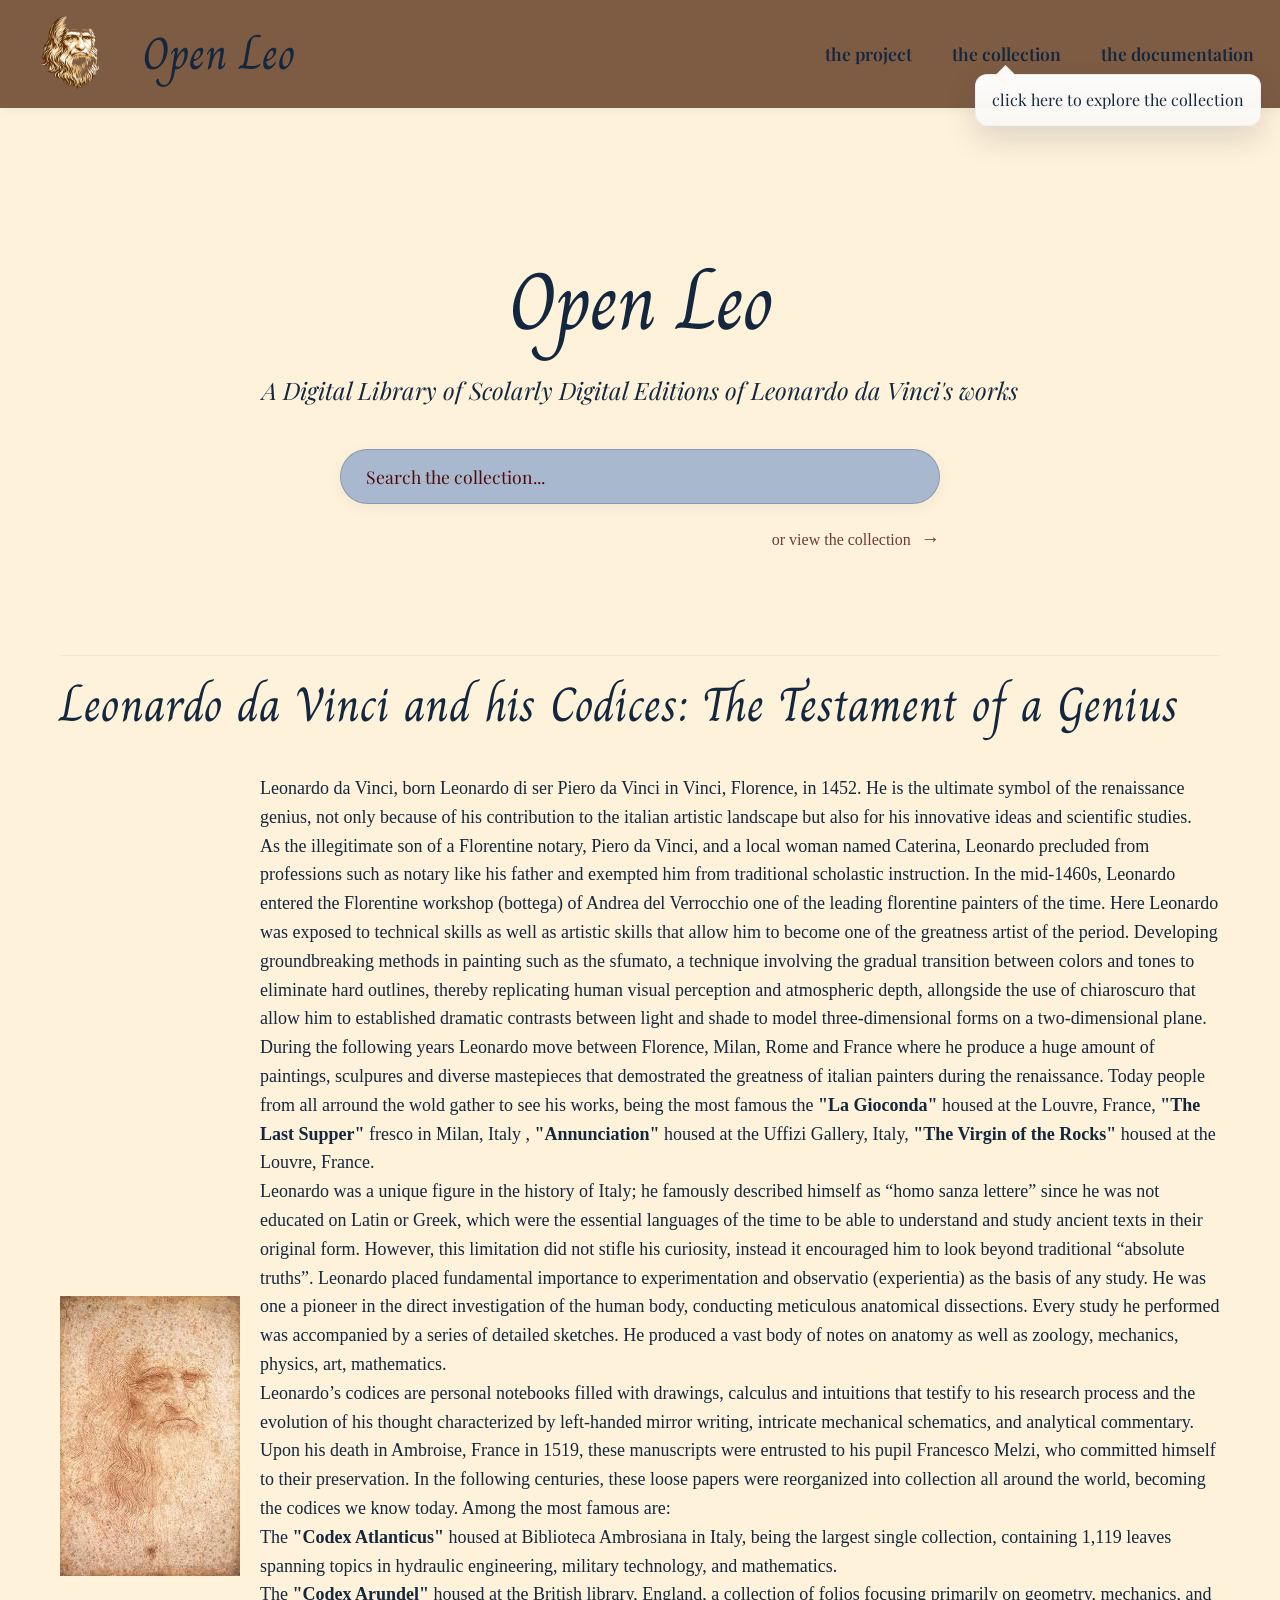
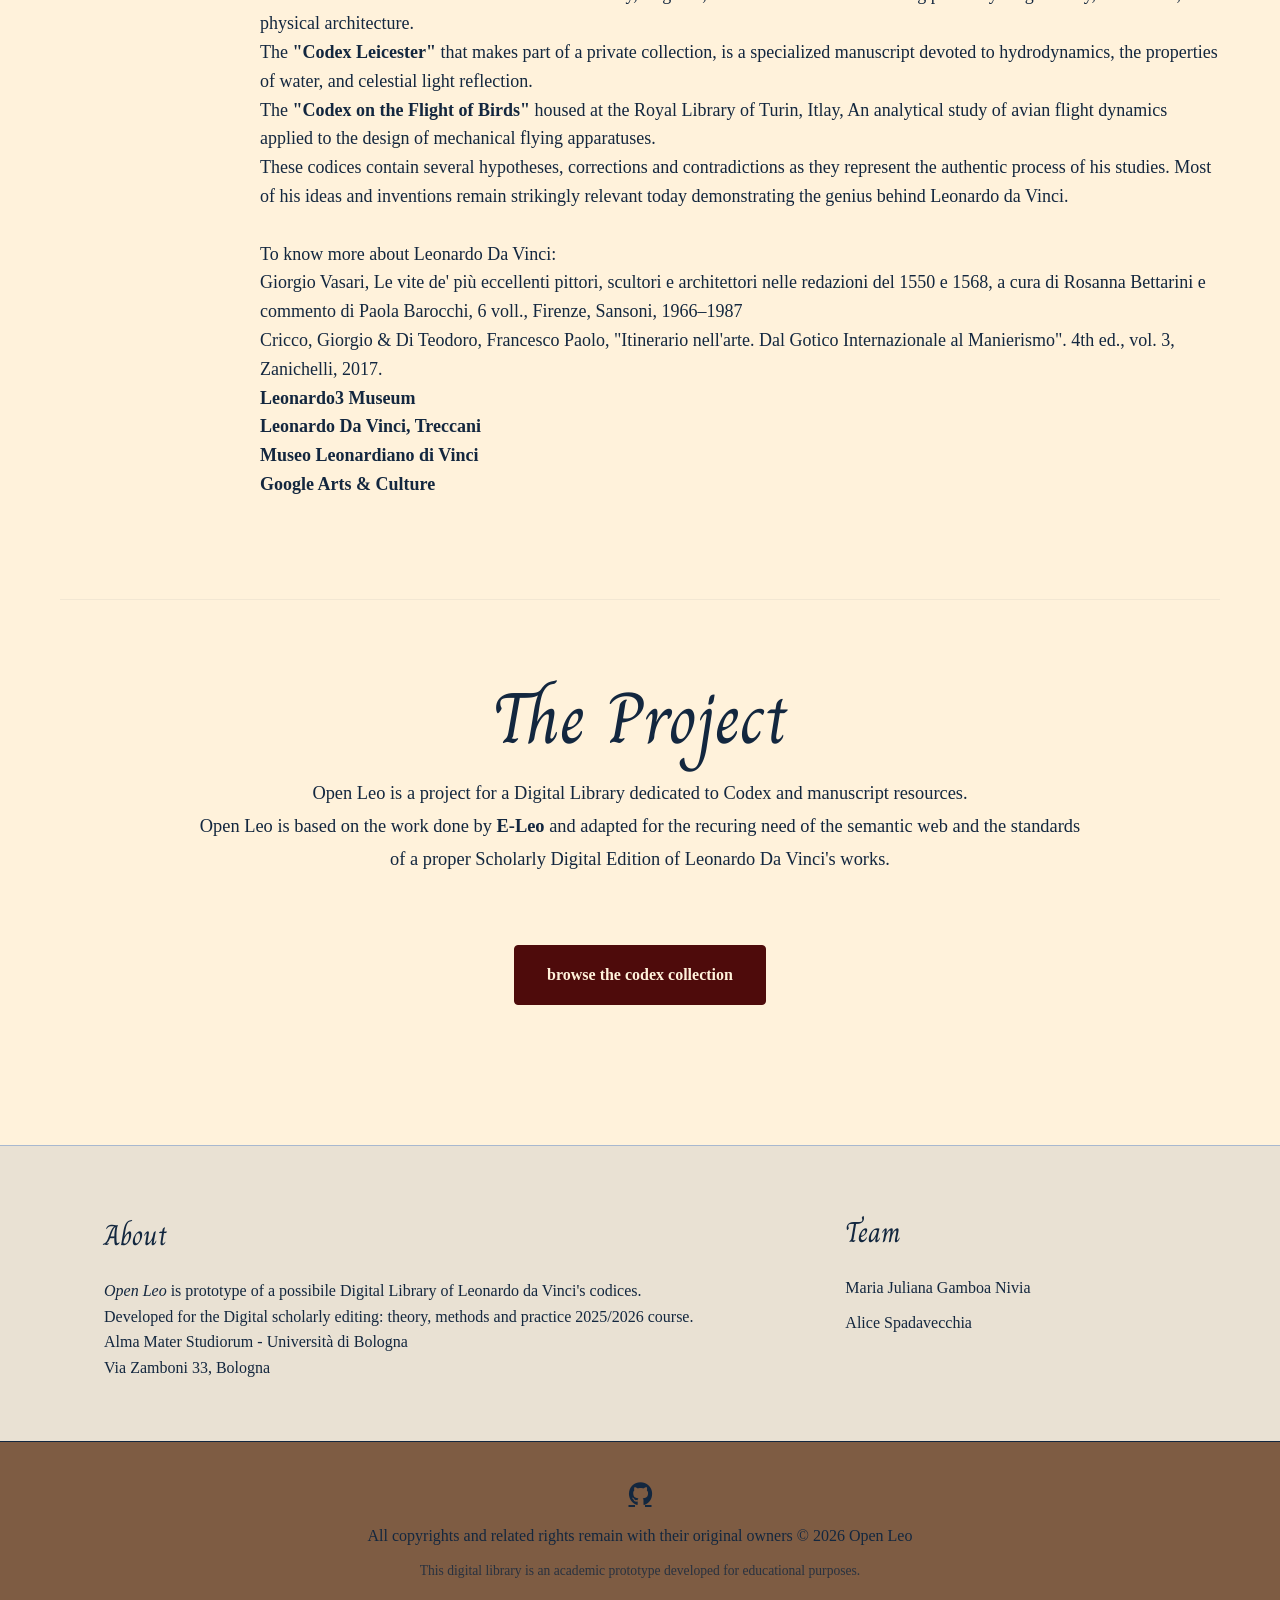
==== commit 6083bbc1: "implementing guidance popover" ====
--- a/index.html
+++ b/index.html
@@ -50,34 +50,52 @@
             <h2>Leonardo da Vinci and his Codices: The Testament of a Genius</h2>
             <div class="container_bio">
                 <img src="img/leo.jpeg" alt="image leo" class="img_bio">
-                <p>Leonardo da Vinci was born in Vinci, Florence, in 1452. He is the ultimate symbol of the renaissance
+                <p>Leonardo da Vinci, born Leonardo di ser Piero da Vinci in Vinci, Florence, in 1452. He is the ultimate symbol of the renaissance
                     genius, not only because of his contribution to the italian artistic landscape but also for his
                     innovative ideas and scientific studies. <br />
-                    Famousely known by his paintings, that demostrated the greatness of italian painters during the renaissance. 
-                    Some of his main works are the <b>"La Gioconda"</b> housed at the Louvre, France, <b>"The Last Supper"</b> fresco in Milan, Italy ,
+                    As the illegitimate son of a Florentine notary, Piero da Vinci, and a local woman named Caterina, Leonardo precluded from professions such as 
+                    notary like his father and exempted him from traditional scholastic instruction.
+                    In the mid-1460s, Leonardo entered the Florentine workshop (bottega) of Andrea del Verrocchio one of the leading florentine painters of the time.
+                    Here Leonardo was exposed to technical skills as well as artistic skills that allow him to become one of the greatness artist of the period.
+                    Developing groundbreaking methods in painting such as the sfumato, a technique involving the gradual transition between colors 
+                    and tones to eliminate hard outlines, thereby replicating human visual perception and atmospheric depth, allongside the use of chiaroscuro that allow him 
+                    to established dramatic contrasts between light and shade to model three-dimensional forms on a two-dimensional plane.
+                    During the following years Leonardo move between Florence, Milan, Rome and France where he produce a huge amount of paintings, sculpures and diverse mastepieces 
+                    that demostrated the greatness of italian painters during the renaissance. 
+                    Today people from all arround the wold gather to see his works, being the most famous the 
+                    <b>"La Gioconda"</b> housed at the Louvre, France, <b>"The Last Supper"</b> fresco in Milan, Italy ,
                     <b>"Annunciation"</b> housed at the Uffizi Gallery, Italy, <b>"The Virgin of the Rocks"</b> housed at the Louvre, France. <br/>
                     Leonardo was a unique figure in the history of Italy; he famously described himself as “homo sanza
                     lettere” since he was not educated on Latin or Greek, which were the essential languages of the time to
                     be able to understand and study ancient texts in their original form. However, this limitation did not
                     stifle his curiosity, instead it encouraged him to look beyond traditional “absolute truths”. Leonardo
-                    placed fundamental importance to experimentation and experience as the basis of any study. He was one a
+                    placed fundamental importance to experimentation and observatio (experientia) as the basis of any study. He was one a
                     pioneer in the direct investigation of the human body, conducting meticulous anatomical dissections.
                     Every study he performed was accompanied by a series of detailed sketches. He produced a vast body of
                     notes on anatomy as well as zoology, mechanics, physics, art, mathematics. <br />
                     Leonardo’s codices are personal notebooks filled with drawings, calculus and intuitions that testify to
-                    his research process and the evolution of his thought. Upon his death in 1519, these manuscripts were
-                    entrusted to Francesco Melzi, who committed himself to their preservation. In the following centuries,
+                    his research process and the evolution of his thought characterized by left-handed mirror writing, intricate mechanical schematics, and analytical commentary.
+                    Upon his death in Ambroise, France in 1519, these manuscripts were
+                    entrusted to his pupil Francesco Melzi, who committed himself to their preservation. In the following centuries,
                     these loose papers were reorganized into collection all around the world, becoming the codices we know today. Among the most
-                    famous are the <b>"Codex Atlanticus"</b> housed at Biblioteca Ambrosiana in Italy, the <b>"Codex Arundel"</b> housed at the British library, England, The <b>"Codex Leicester"</b> that makes part of a private collection or
-                    the
-                    <a href="codex.html">"Codex on the
-                        Flight of
-                        Birds"</a> housed at the Royal Library of Turin, Itlay. These codices contain several hypotheses, corrections and contradictions as they
-                    represent the
-                    authentic process of his studies. Most of his ideas and inventions remain strikingly relevant today
+                    famous are: <br>
+                    The <b>"Codex Atlanticus"</b> housed at Biblioteca Ambrosiana in Italy, being the largest single collection, containing 1,119 leaves spanning topics in hydraulic engineering, military technology, and mathematics. <br>
+                    The <b>"Codex Arundel"</b> housed at the British library, England, a collection of folios focusing primarily on geometry, mechanics, and physical architecture. <br>
+                    The <b>"Codex Leicester"</b> that makes part of a private collection, is a specialized manuscript devoted to hydrodynamics, the properties of water, and celestial light reflection.<br>
+                    The <a href="codex.html">"Codex on the Flight of Birds"</a> housed at the Royal Library of Turin, Itlay, An analytical study of avian flight dynamics applied to the design of mechanical flying apparatuses. <br>
+                    These codices contain several hypotheses, corrections and contradictions as they
+                    represent the authentic process of his studies. Most of his ideas and inventions remain strikingly relevant today
                     demonstrating the genius behind Leonardo da Vinci. <br/> <br>
 
-                    To know more about <a href="https://en.wikipedia.org/wiki/Leonardo_da_Vinci">Leonardo Da Vinci</a>...
+                    To know more about Leonardo Da Vinci: <br>
+                    Giorgio Vasari, Le vite de' più eccellenti pittori, scultori e architettori nelle redazioni del 1550 e 1568, a cura di Rosanna Bettarini e commento di Paola Barocchi, 6 voll., Firenze, Sansoni, 1966–1987 <br>
+                    Cricco, Giorgio & Di Teodoro, Francesco Paolo, "Itinerario nell'arte. Dal Gotico Internazionale al Manierismo". 4th ed., vol. 3, Zanichelli, 2017. <br>
+                    <a href="https://www.leonardo3.net/en/museum/leonardo-da-vinci/">Leonardo3 Museum </a> <br/>
+                    <a href="https://www.treccani.it/enciclopedia/leonardo-da-vinci/"> Leonardo Da Vinci, Treccani</a><br/>
+                    <a href="https://museoleonardiano.it/en/">Museo Leonardiano di Vinci </a><br/>
+                    <a href="https://artsandculture.google.com/project/leonardo"> Google Arts & Culture</a><br/>
+                   
+                    
                 </p>
             </div>    
         </section>
@@ -113,7 +131,7 @@
     </aside>
     <footer>
         <div class="footer-content">
-            <a href="https://github.com/boloICOMs/Open Leo" target="_blank" class="github-link">
+            <a href="https://github.com/boloICOMs/OpenLeo" target="_blank" class="github-link">
                 <i class="fa-brands fa-github"></i>
             </a>
             <p class="copyright"> All copyrights and related rights remain with their original owners &copy; 2026 Open
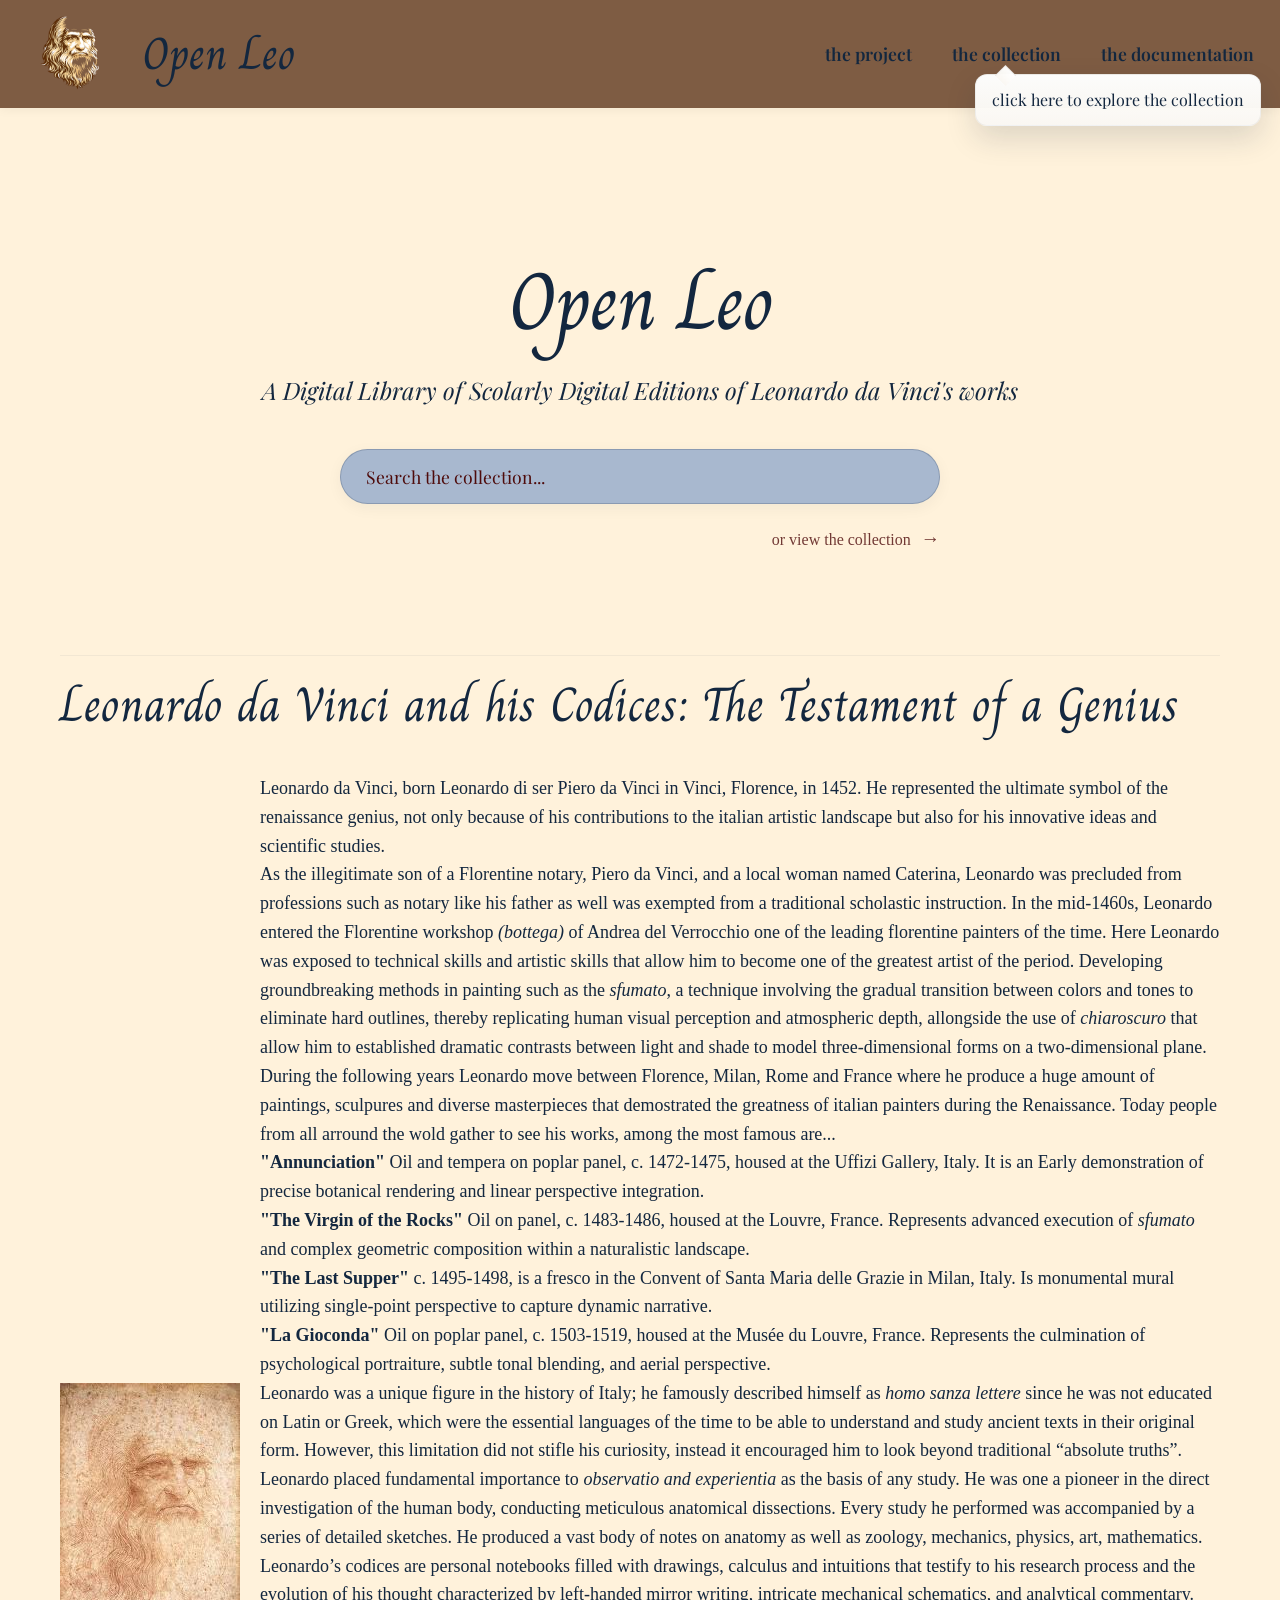
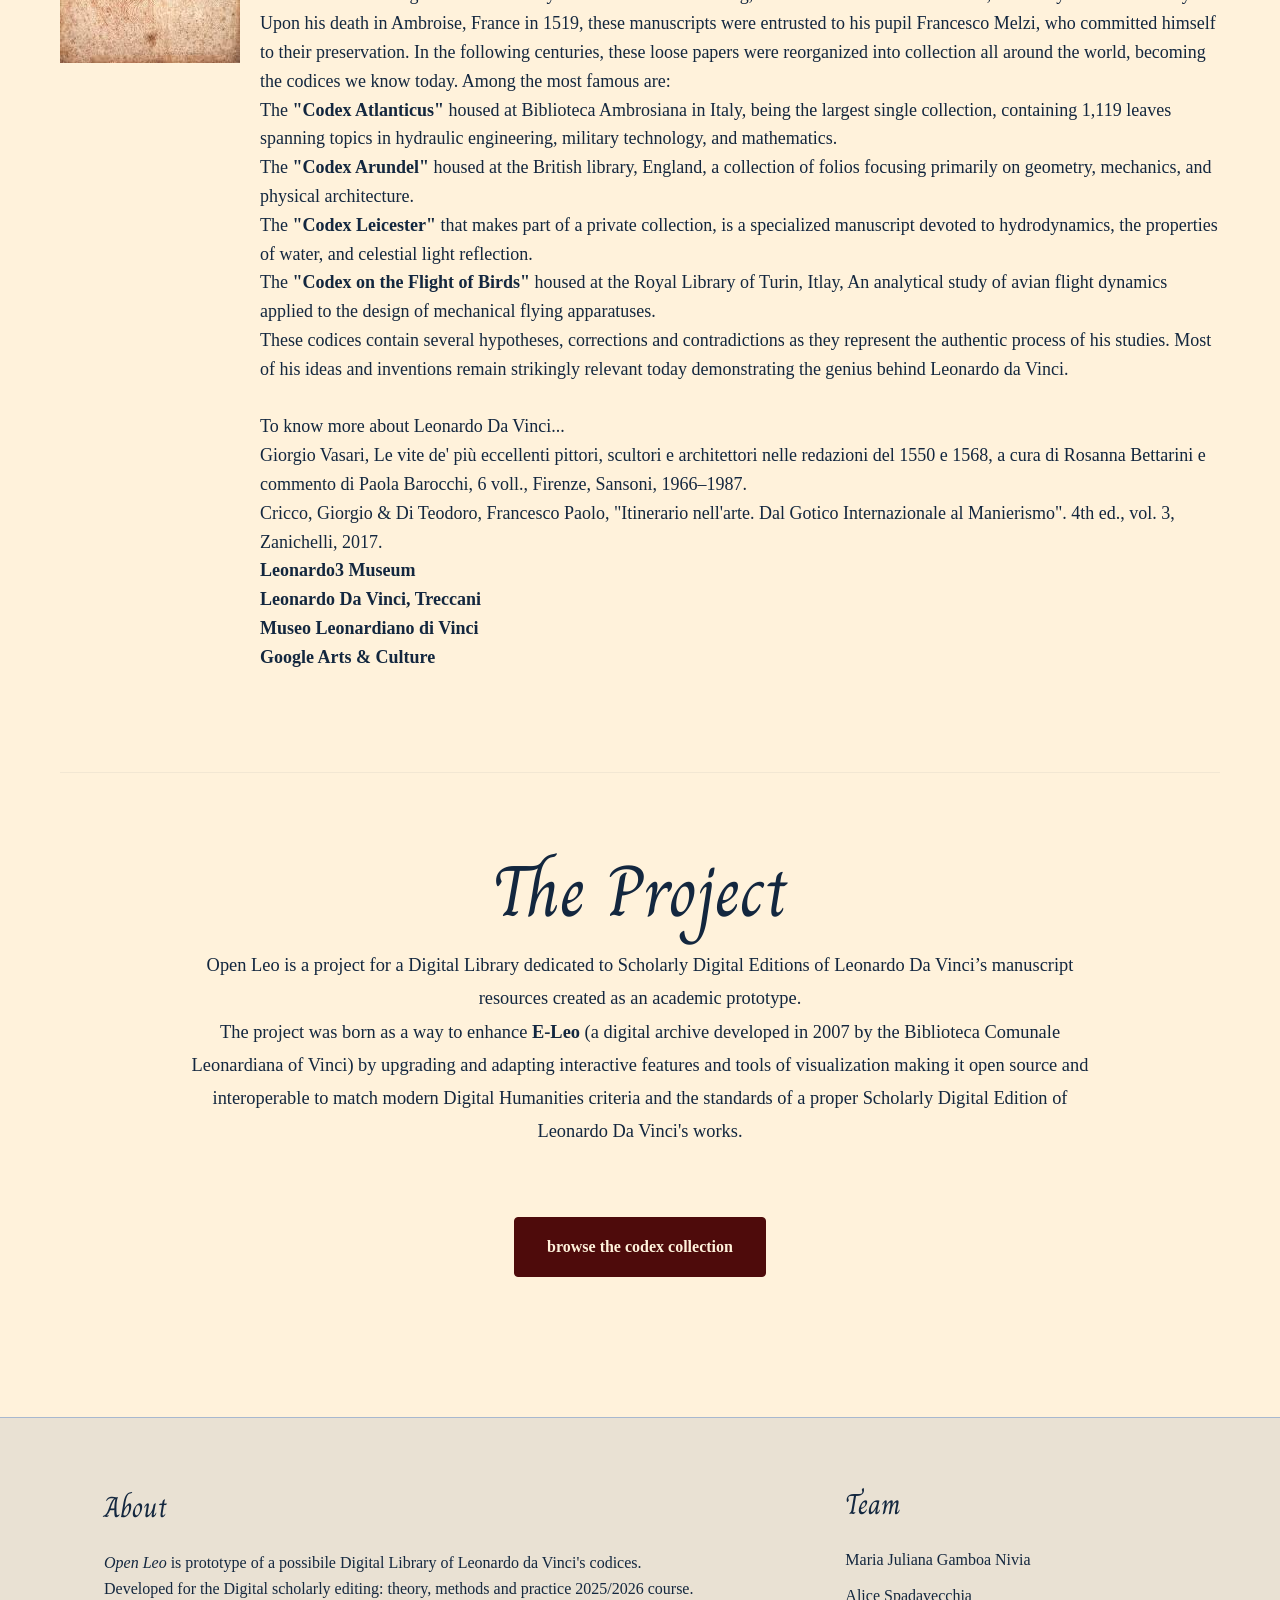
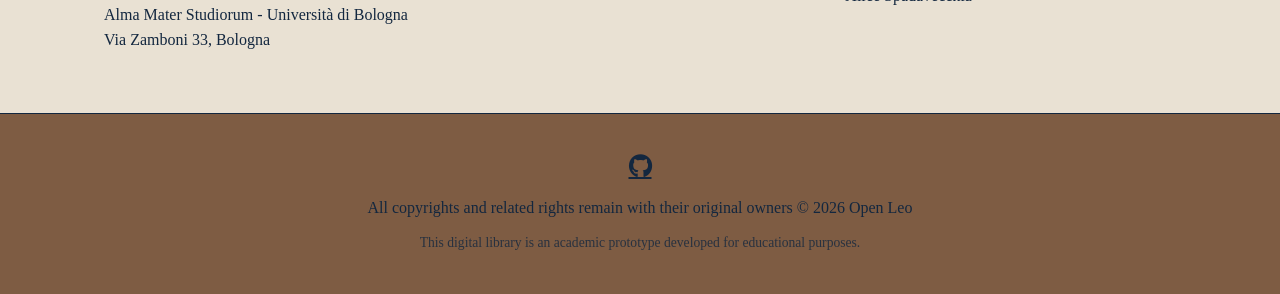
==== commit 6262205e: "biography" ====
--- a/index.html
+++ b/index.html
@@ -50,26 +50,28 @@
             <h2>Leonardo da Vinci and his Codices: The Testament of a Genius</h2>
             <div class="container_bio">
                 <img src="img/leo.jpeg" alt="image leo" class="img_bio">
-                <p>Leonardo da Vinci, born Leonardo di ser Piero da Vinci in Vinci, Florence, in 1452. He is the ultimate symbol of the renaissance
-                    genius, not only because of his contribution to the italian artistic landscape but also for his
+                <p>Leonardo da Vinci, born Leonardo di ser Piero da Vinci in Vinci, Florence, in 1452. He represented the ultimate symbol of the renaissance
+                    genius, not only because of his contributions to the italian artistic landscape but also for his
                     innovative ideas and scientific studies. <br />
-                    As the illegitimate son of a Florentine notary, Piero da Vinci, and a local woman named Caterina, Leonardo precluded from professions such as 
-                    notary like his father and exempted him from traditional scholastic instruction.
-                    In the mid-1460s, Leonardo entered the Florentine workshop (bottega) of Andrea del Verrocchio one of the leading florentine painters of the time.
-                    Here Leonardo was exposed to technical skills as well as artistic skills that allow him to become one of the greatness artist of the period.
-                    Developing groundbreaking methods in painting such as the sfumato, a technique involving the gradual transition between colors 
-                    and tones to eliminate hard outlines, thereby replicating human visual perception and atmospheric depth, allongside the use of chiaroscuro that allow him 
+                    As the illegitimate son of a Florentine notary, Piero da Vinci, and a local woman named Caterina, Leonardo was precluded from professions such as 
+                    notary like his father as well was exempted from a traditional scholastic instruction.
+                    In the mid-1460s, Leonardo entered the Florentine workshop <i>(bottega)</i> of Andrea del Verrocchio one of the leading florentine painters of the time.
+                    Here Leonardo was exposed to technical skills and artistic skills that allow him to become one of the greatest artist of the period.
+                    Developing groundbreaking methods in painting such as the <i>sfumato</i>, a technique involving the gradual transition between colors 
+                    and tones to eliminate hard outlines, thereby replicating human visual perception and atmospheric depth, allongside the use of <i>chiaroscuro</i> that allow him 
                     to established dramatic contrasts between light and shade to model three-dimensional forms on a two-dimensional plane.
-                    During the following years Leonardo move between Florence, Milan, Rome and France where he produce a huge amount of paintings, sculpures and diverse mastepieces 
-                    that demostrated the greatness of italian painters during the renaissance. 
-                    Today people from all arround the wold gather to see his works, being the most famous the 
-                    <b>"La Gioconda"</b> housed at the Louvre, France, <b>"The Last Supper"</b> fresco in Milan, Italy ,
-                    <b>"Annunciation"</b> housed at the Uffizi Gallery, Italy, <b>"The Virgin of the Rocks"</b> housed at the Louvre, France. <br/>
-                    Leonardo was a unique figure in the history of Italy; he famously described himself as “homo sanza
-                    lettere” since he was not educated on Latin or Greek, which were the essential languages of the time to
+                    During the following years Leonardo move between Florence, Milan, Rome and France where he produce a huge amount of paintings, sculpures and diverse masterpieces 
+                    that demostrated the greatness of italian painters during the Renaissance. 
+                    Today people from all arround the wold gather to see his works, among the most famous are... </br>
+                    <b>"Annunciation"</b> Oil and tempera on poplar panel, c. 1472-1475, housed at the Uffizi Gallery, Italy. It is an Early demonstration of precise botanical rendering and linear perspective integration. <br>
+                    <b>"The Virgin of the Rocks"</b> Oil on panel, c. 1483-1486, housed at the Louvre, France. Represents advanced execution of <i>sfumato</i> and complex geometric composition within a naturalistic landscape. <br/>
+                    <b>"The Last Supper"</b> c. 1495-1498, is a fresco in the Convent of Santa Maria delle Grazie in Milan, Italy. Is monumental mural utilizing single-point perspective to capture dynamic narrative. <br>
+                     <b>"La Gioconda"</b> Oil on poplar panel, c. 1503-1519, housed at the Musée du Louvre, France. Represents the culmination of psychological portraiture, subtle tonal blending, and aerial perspective. <br>
+                    
+                     Leonardo was a unique figure in the history of Italy; he famously described himself as <i>homo sanza lettere</i> since he was not educated on Latin or Greek, which were the essential languages of the time to
                     be able to understand and study ancient texts in their original form. However, this limitation did not
                     stifle his curiosity, instead it encouraged him to look beyond traditional “absolute truths”. Leonardo
-                    placed fundamental importance to experimentation and observatio (experientia) as the basis of any study. He was one a
+                    placed fundamental importance to  <i>observatio and experientia</i> as the basis of any study. He was one a
                     pioneer in the direct investigation of the human body, conducting meticulous anatomical dissections.
                     Every study he performed was accompanied by a series of detailed sketches. He produced a vast body of
                     notes on anatomy as well as zoology, mechanics, physics, art, mathematics. <br />
@@ -87,13 +89,14 @@
                     represent the authentic process of his studies. Most of his ideas and inventions remain strikingly relevant today
                     demonstrating the genius behind Leonardo da Vinci. <br/> <br>
 
-                    To know more about Leonardo Da Vinci: <br>
-                    Giorgio Vasari, Le vite de' più eccellenti pittori, scultori e architettori nelle redazioni del 1550 e 1568, a cura di Rosanna Bettarini e commento di Paola Barocchi, 6 voll., Firenze, Sansoni, 1966–1987 <br>
+                    To know more about Leonardo Da Vinci... <br>
+                    Giorgio Vasari, Le vite de' più eccellenti pittori, scultori e architettori nelle redazioni del 1550 e 1568, a cura di Rosanna Bettarini e commento di Paola Barocchi, 6 voll., Firenze, Sansoni, 1966–1987. <br>
                     Cricco, Giorgio & Di Teodoro, Francesco Paolo, "Itinerario nell'arte. Dal Gotico Internazionale al Manierismo". 4th ed., vol. 3, Zanichelli, 2017. <br>
-                    <a href="https://www.leonardo3.net/en/museum/leonardo-da-vinci/">Leonardo3 Museum </a> <br/>
-                    <a href="https://www.treccani.it/enciclopedia/leonardo-da-vinci/"> Leonardo Da Vinci, Treccani</a><br/>
-                    <a href="https://museoleonardiano.it/en/">Museo Leonardiano di Vinci </a><br/>
-                    <a href="https://artsandculture.google.com/project/leonardo"> Google Arts & Culture</a><br/>
+                    <a href="https://www.leonardo3.net/en/museum/leonardo-da-vinci/">Leonardo3 Museum </a><br>
+                    <a href="https://www.treccani.it/enciclopedia/leonardo-da-vinci/"> Leonardo Da Vinci, Treccani</a><br>
+                    <a href="https://museoleonardiano.it/en/">Museo Leonardiano di Vinci </a><br>
+                    <a href="https://artsandculture.google.com/project/leonardo"> Google Arts & Culture</a><br>
+                    
                    
                     
                 </p>
@@ -102,10 +105,12 @@
         <section class="project-section">
             <h2>The Project</h2>
             <div class="project-text">
-                <p>Open Leo is a project for a Digital Library dedicated to Codex and manuscript resources. <br>
-                    Open Leo is based on the work done by <a href="https://www.leonardodigitale.com/en/">E-Leo</a> and
-                    adapted for the recuring need of the
-                    semantic web and the standards of a proper Scholarly Digital Edition of Leonardo Da Vinci's works.
+                <p>
+                    Open Leo is a project for a Digital Library dedicated to Scholarly Digital Editions of Leonardo Da Vinci’s manuscript resources created as an academic prototype. <br>
+                    The project was born as a way to enhance <a href="https://www.leonardodigitale.com/en/">E-Leo</a> (a digital archive developed in 2007 by the Biblioteca Comunale 
+                    Leonardiana of Vinci) by upgrading and adapting interactive features and tools of visualization 
+                    making it open source and interoperable to match modern Digital Humanities criteria and the standards 
+                    of a proper Scholarly Digital Edition of Leonardo Da Vinci's works.	
                 </p>
             </div>
             <a href="collection.html" class="btn-campaign">browse the codex collection</a>
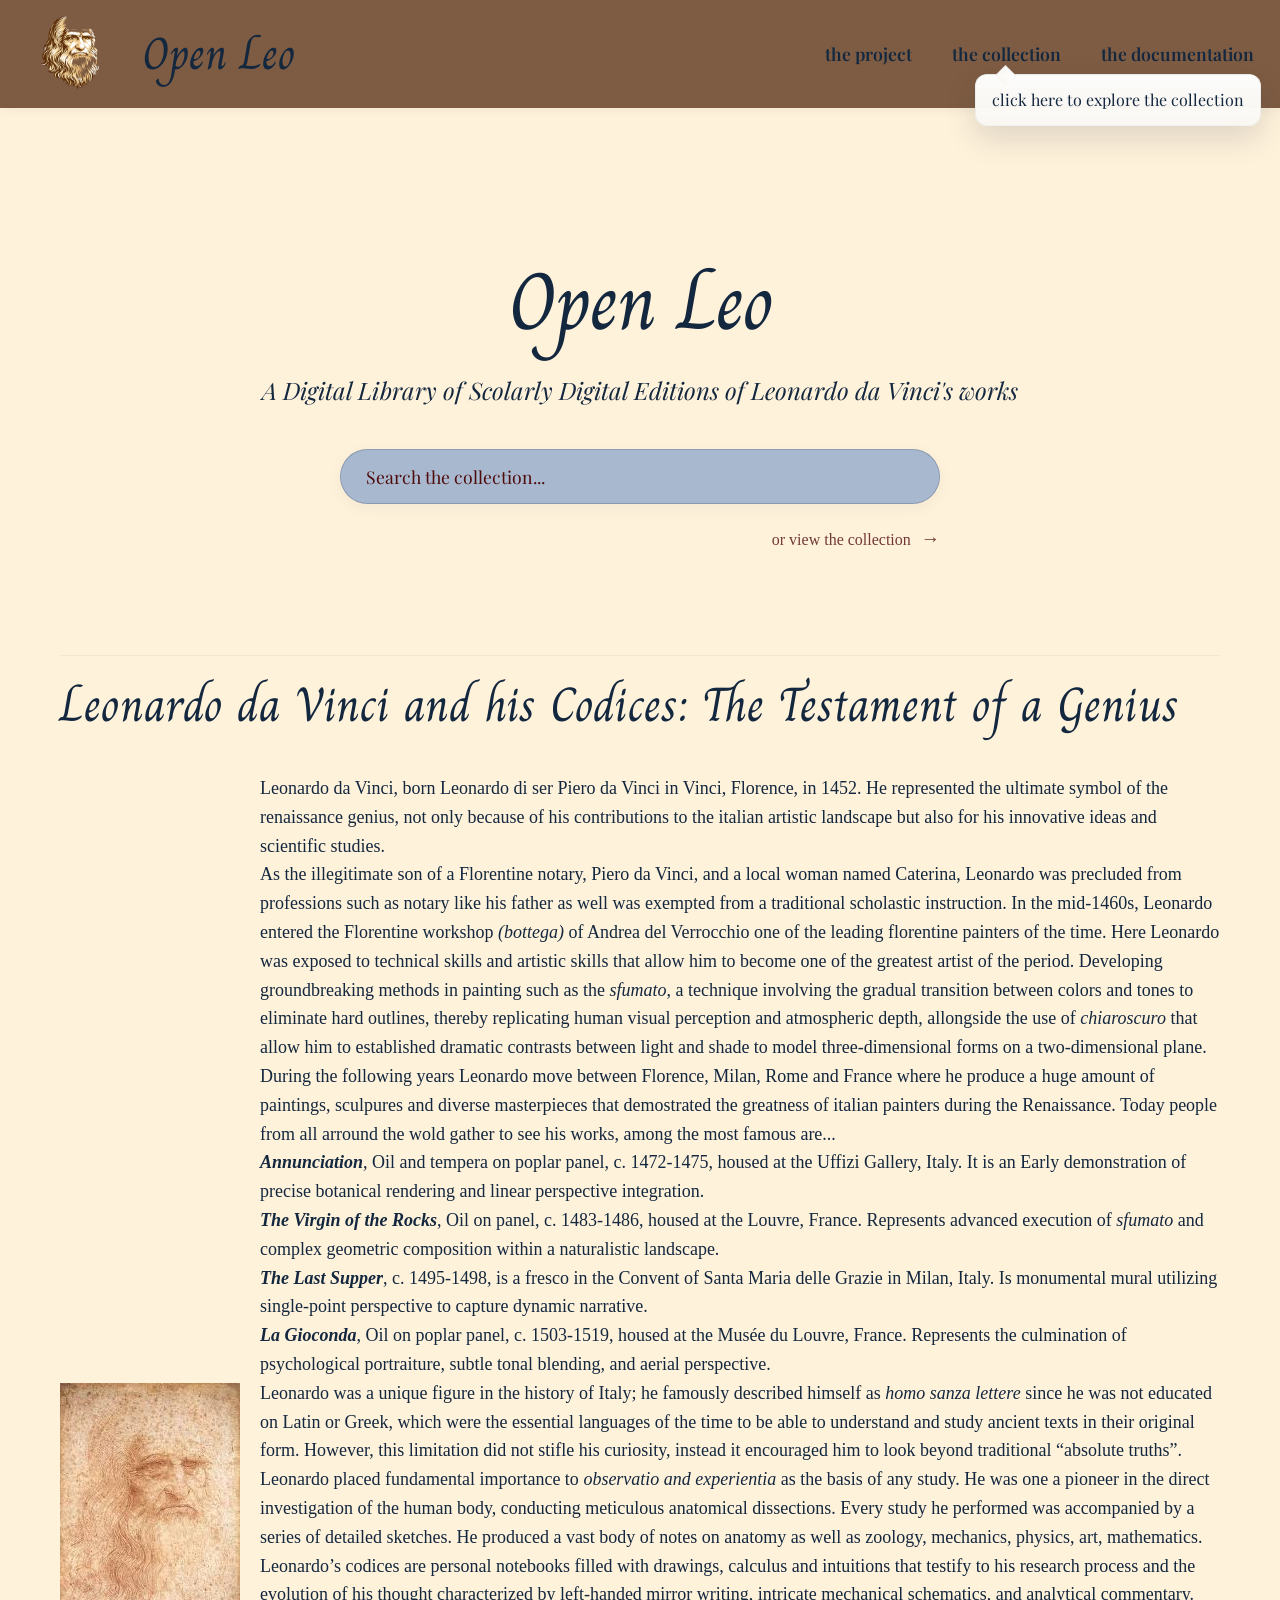
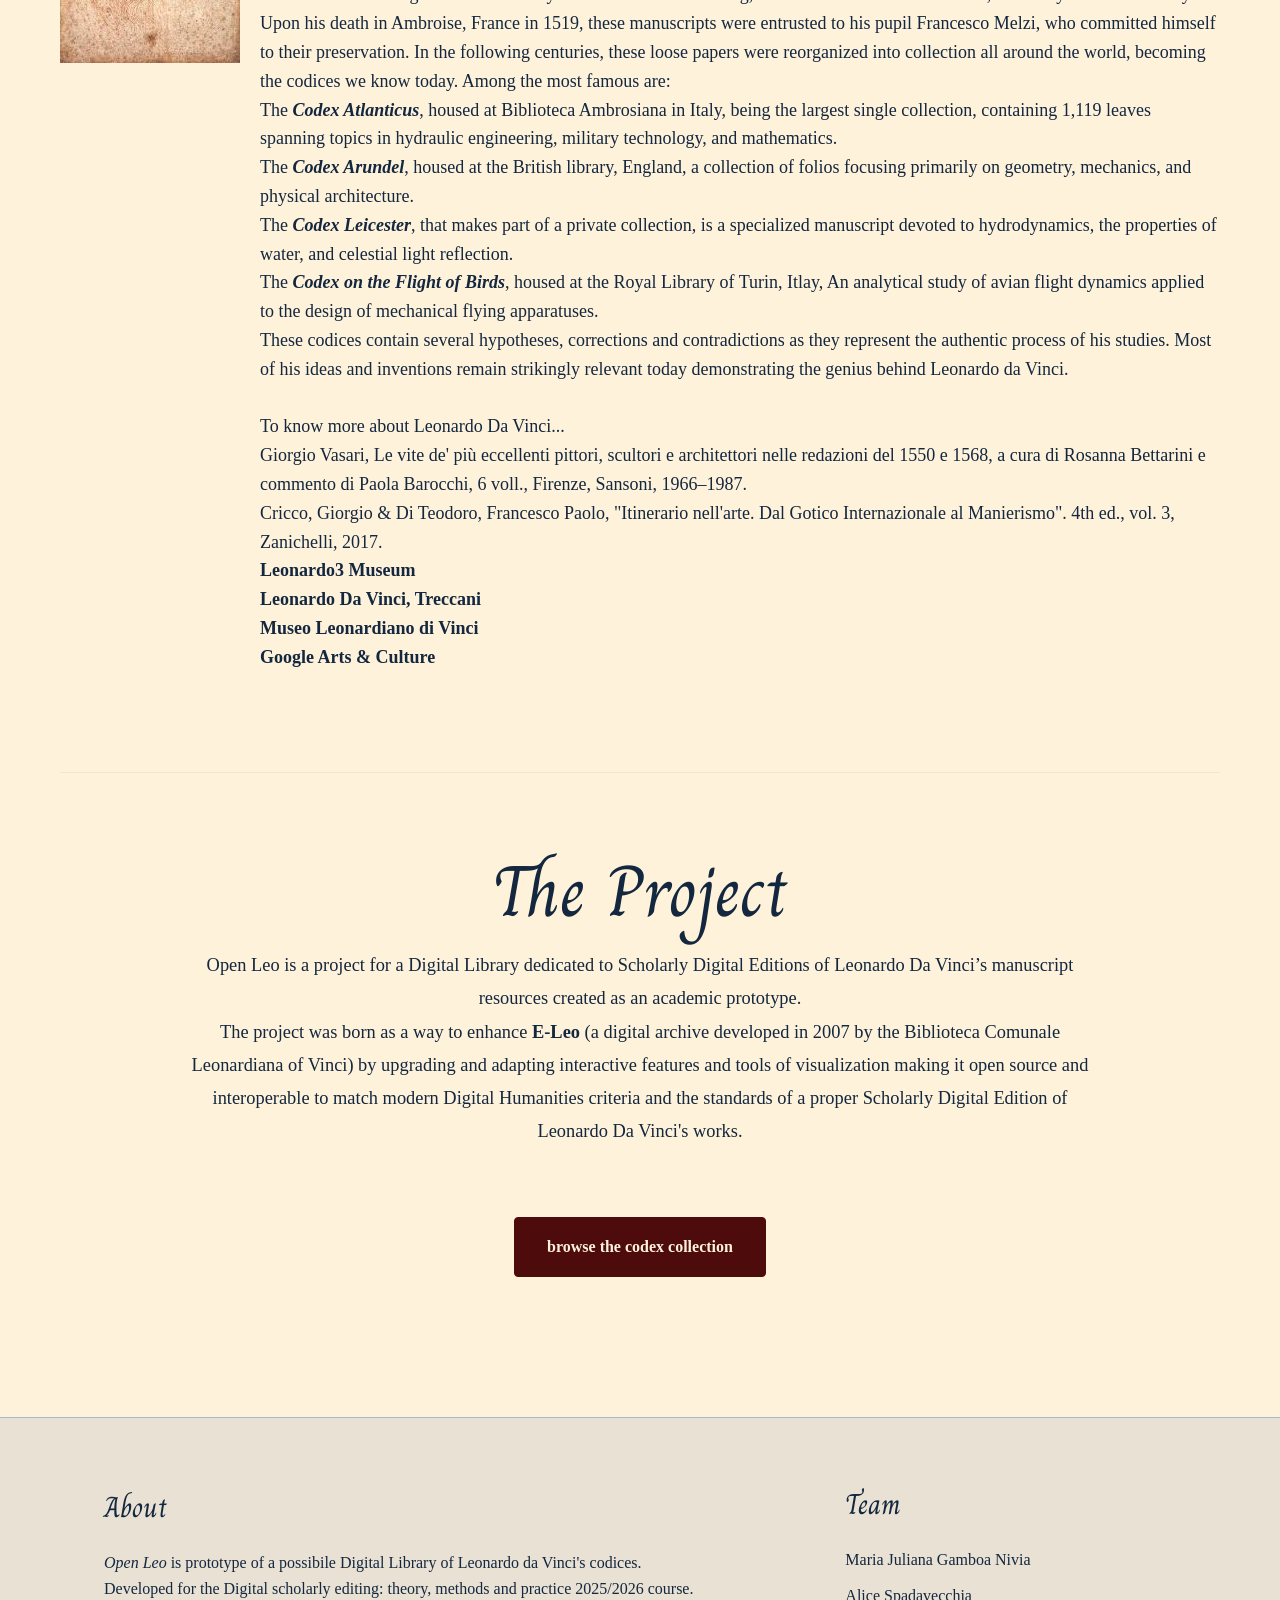
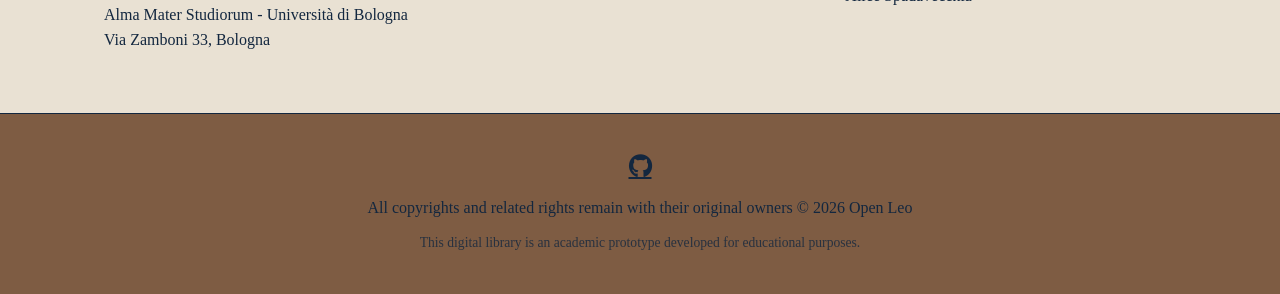
==== commit 5c8ff158: "fix bio" ====
--- a/index.html
+++ b/index.html
@@ -63,10 +63,10 @@
                     During the following years Leonardo move between Florence, Milan, Rome and France where he produce a huge amount of paintings, sculpures and diverse masterpieces 
                     that demostrated the greatness of italian painters during the Renaissance. 
                     Today people from all arround the wold gather to see his works, among the most famous are... </br>
-                    <b>"Annunciation"</b> Oil and tempera on poplar panel, c. 1472-1475, housed at the Uffizi Gallery, Italy. It is an Early demonstration of precise botanical rendering and linear perspective integration. <br>
-                    <b>"The Virgin of the Rocks"</b> Oil on panel, c. 1483-1486, housed at the Louvre, France. Represents advanced execution of <i>sfumato</i> and complex geometric composition within a naturalistic landscape. <br/>
-                    <b>"The Last Supper"</b> c. 1495-1498, is a fresco in the Convent of Santa Maria delle Grazie in Milan, Italy. Is monumental mural utilizing single-point perspective to capture dynamic narrative. <br>
-                     <b>"La Gioconda"</b> Oil on poplar panel, c. 1503-1519, housed at the Musée du Louvre, France. Represents the culmination of psychological portraiture, subtle tonal blending, and aerial perspective. <br>
+                    <b><i>Annunciation</i></b>, Oil and tempera on poplar panel, c. 1472-1475, housed at the Uffizi Gallery, Italy. It is an Early demonstration of precise botanical rendering and linear perspective integration. <br>
+                    <b><i>The Virgin of the Rocks</i></b>, Oil on panel, c. 1483-1486, housed at the Louvre, France. Represents advanced execution of <i>sfumato</i> and complex geometric composition within a naturalistic landscape. <br/>
+                    <b><i>The Last Supper</i></b>, c. 1495-1498, is a fresco in the Convent of Santa Maria delle Grazie in Milan, Italy. Is monumental mural utilizing single-point perspective to capture dynamic narrative. <br>
+                     <b><i>La Gioconda</i></b>, Oil on poplar panel, c. 1503-1519, housed at the Musée du Louvre, France. Represents the culmination of psychological portraiture, subtle tonal blending, and aerial perspective. <br>
                     
                      Leonardo was a unique figure in the history of Italy; he famously described himself as <i>homo sanza lettere</i> since he was not educated on Latin or Greek, which were the essential languages of the time to
                     be able to understand and study ancient texts in their original form. However, this limitation did not
@@ -81,10 +81,10 @@
                     entrusted to his pupil Francesco Melzi, who committed himself to their preservation. In the following centuries,
                     these loose papers were reorganized into collection all around the world, becoming the codices we know today. Among the most
                     famous are: <br>
-                    The <b>"Codex Atlanticus"</b> housed at Biblioteca Ambrosiana in Italy, being the largest single collection, containing 1,119 leaves spanning topics in hydraulic engineering, military technology, and mathematics. <br>
-                    The <b>"Codex Arundel"</b> housed at the British library, England, a collection of folios focusing primarily on geometry, mechanics, and physical architecture. <br>
-                    The <b>"Codex Leicester"</b> that makes part of a private collection, is a specialized manuscript devoted to hydrodynamics, the properties of water, and celestial light reflection.<br>
-                    The <a href="codex.html">"Codex on the Flight of Birds"</a> housed at the Royal Library of Turin, Itlay, An analytical study of avian flight dynamics applied to the design of mechanical flying apparatuses. <br>
+                    The <b><i>Codex Atlanticus</i></b>, housed at Biblioteca Ambrosiana in Italy, being the largest single collection, containing 1,119 leaves spanning topics in hydraulic engineering, military technology, and mathematics. <br>
+                    The <b><i>Codex Arundel</i></b>, housed at the British library, England, a collection of folios focusing primarily on geometry, mechanics, and physical architecture. <br>
+                    The <b><i>Codex Leicester</i></b>, that makes part of a private collection, is a specialized manuscript devoted to hydrodynamics, the properties of water, and celestial light reflection.<br>
+                    The <a href="codex.html"><i>Codex on the Flight of Birds</i></a>, housed at the Royal Library of Turin, Itlay, An analytical study of avian flight dynamics applied to the design of mechanical flying apparatuses. <br>
                     These codices contain several hypotheses, corrections and contradictions as they
                     represent the authentic process of his studies. Most of his ideas and inventions remain strikingly relevant today
                     demonstrating the genius behind Leonardo da Vinci. <br/> <br>
